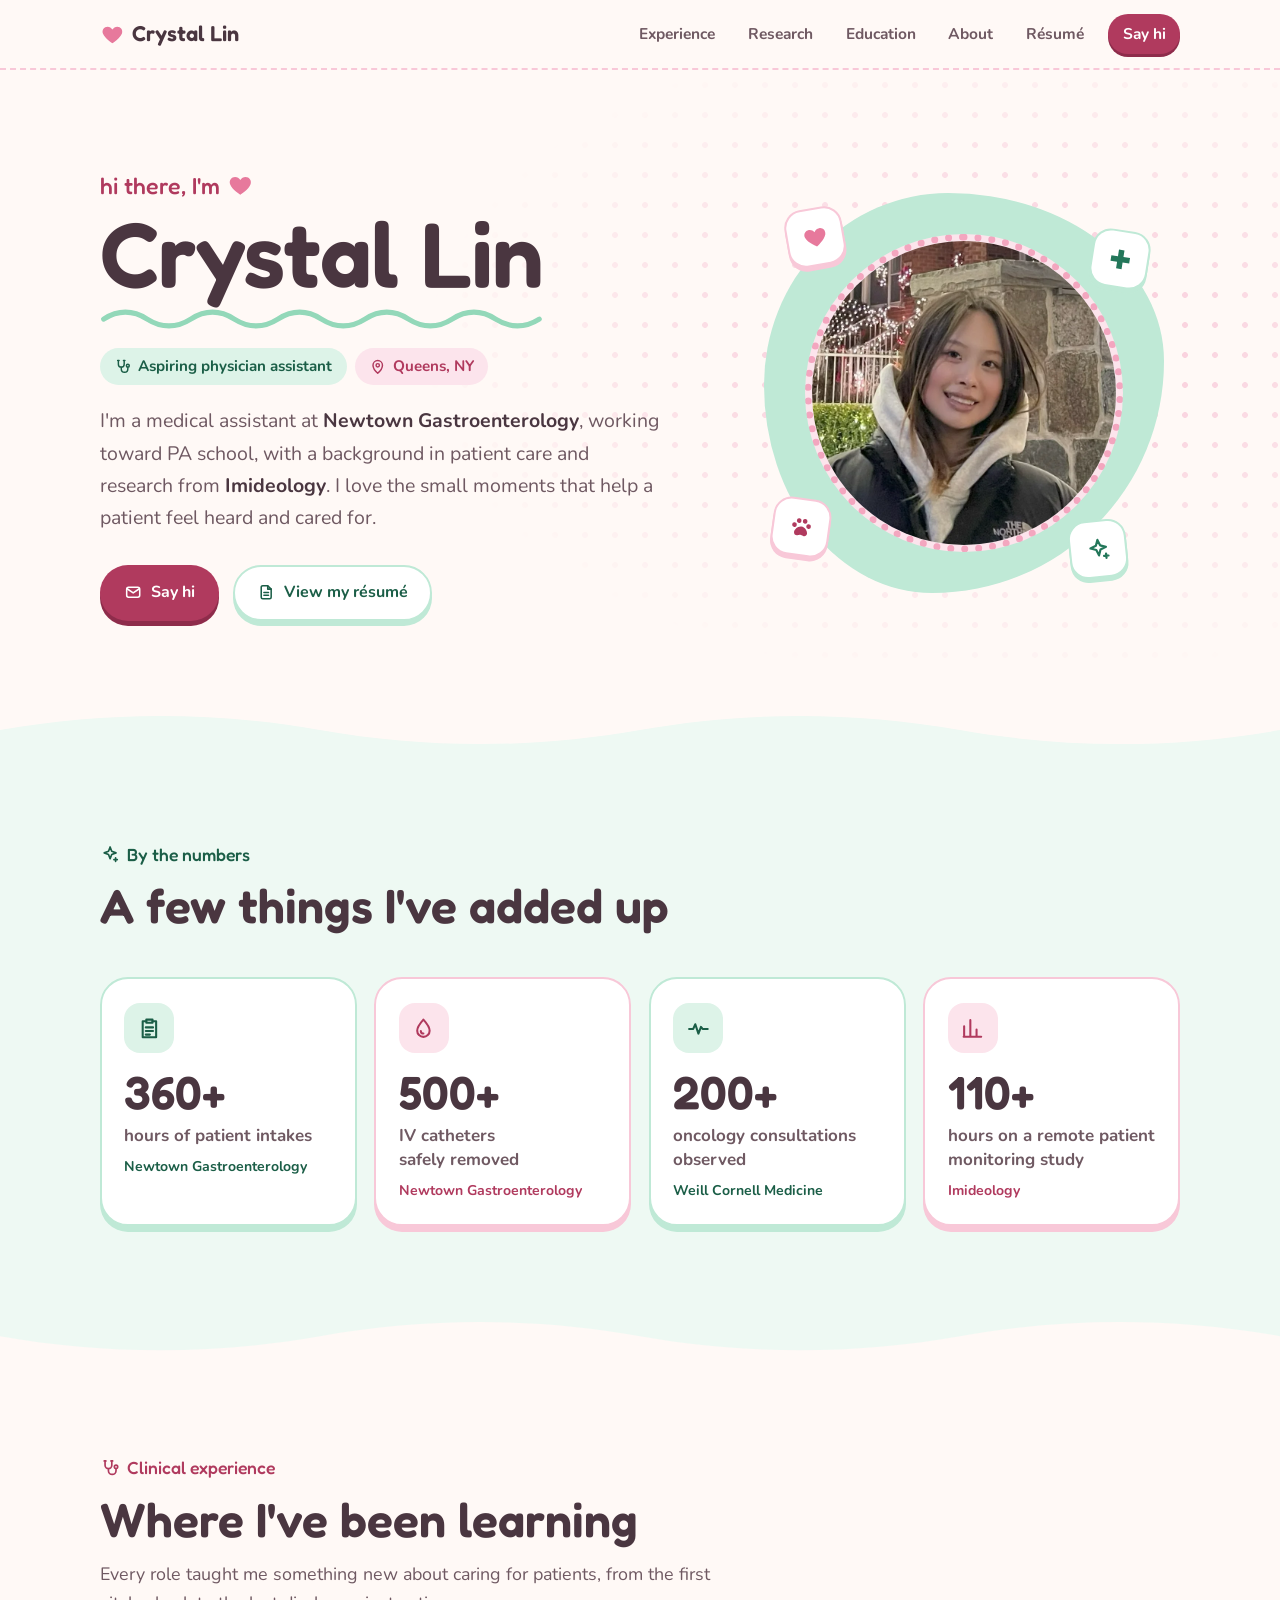
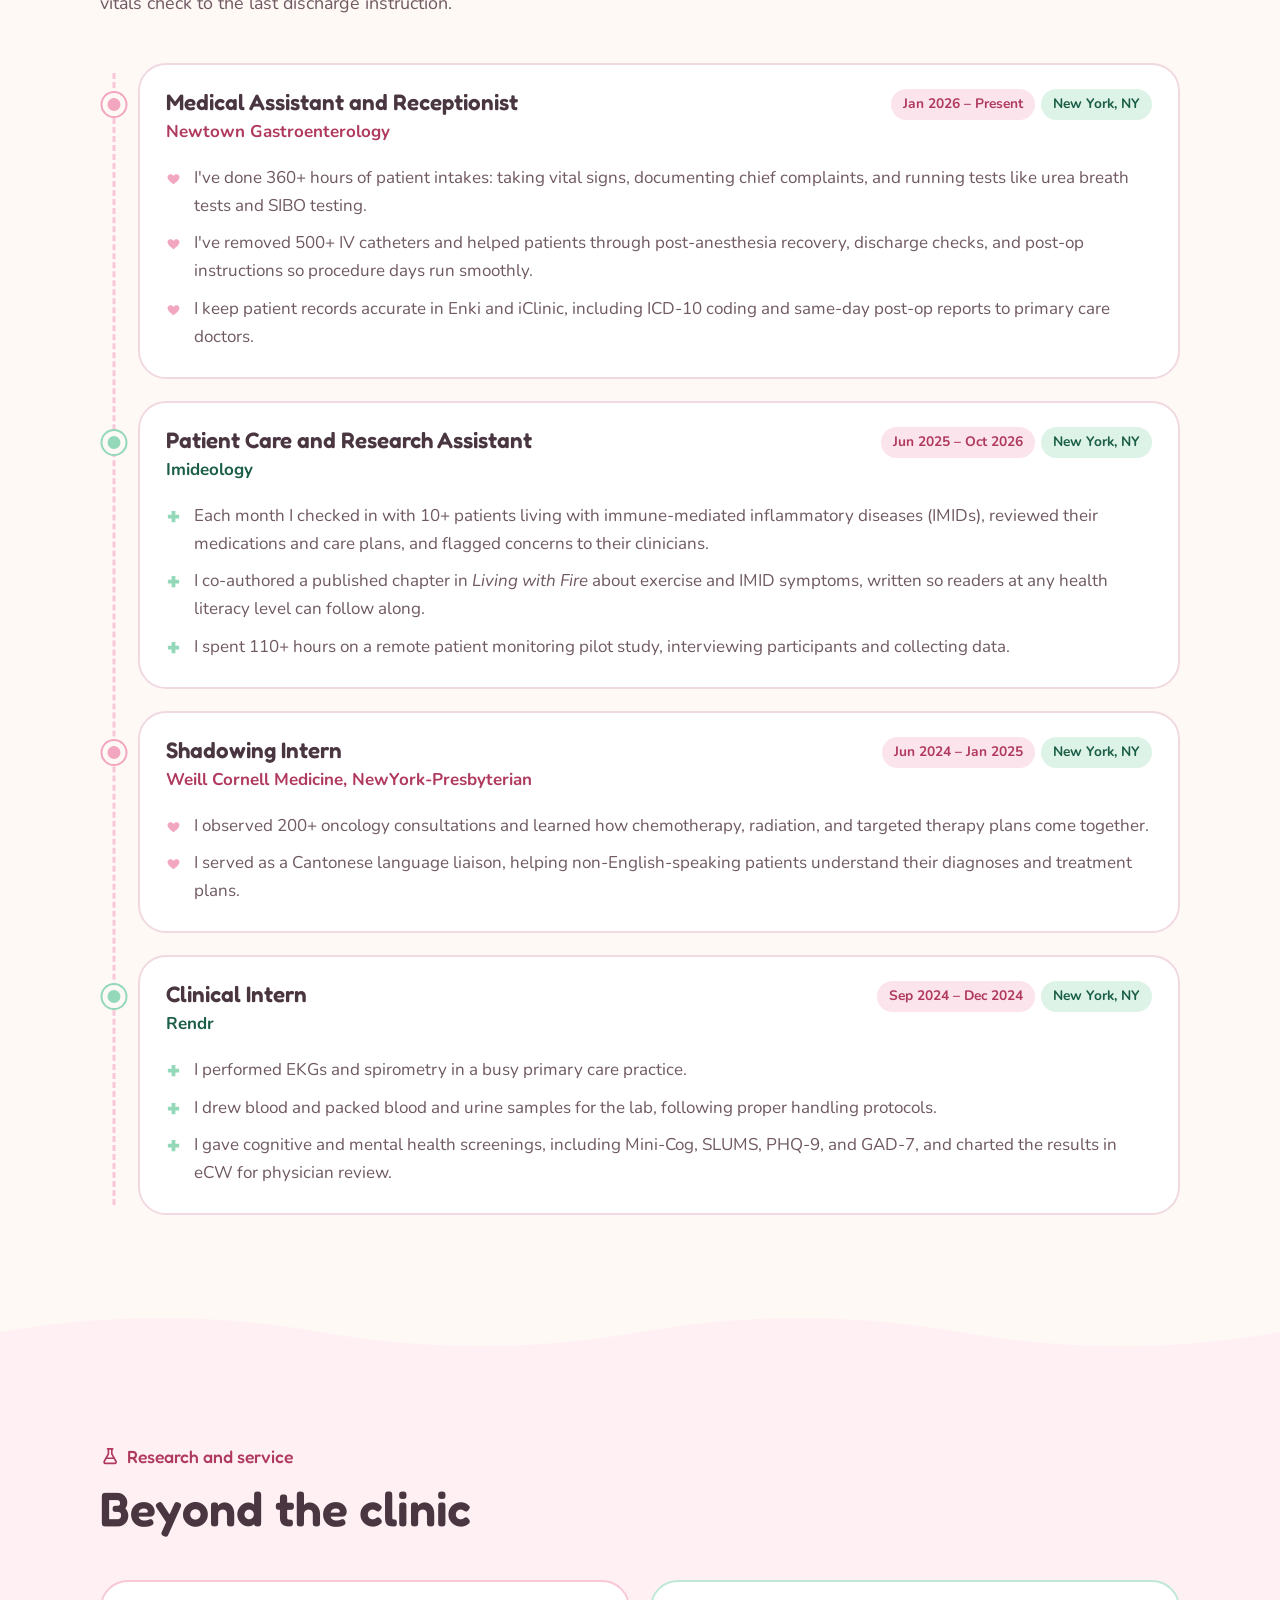
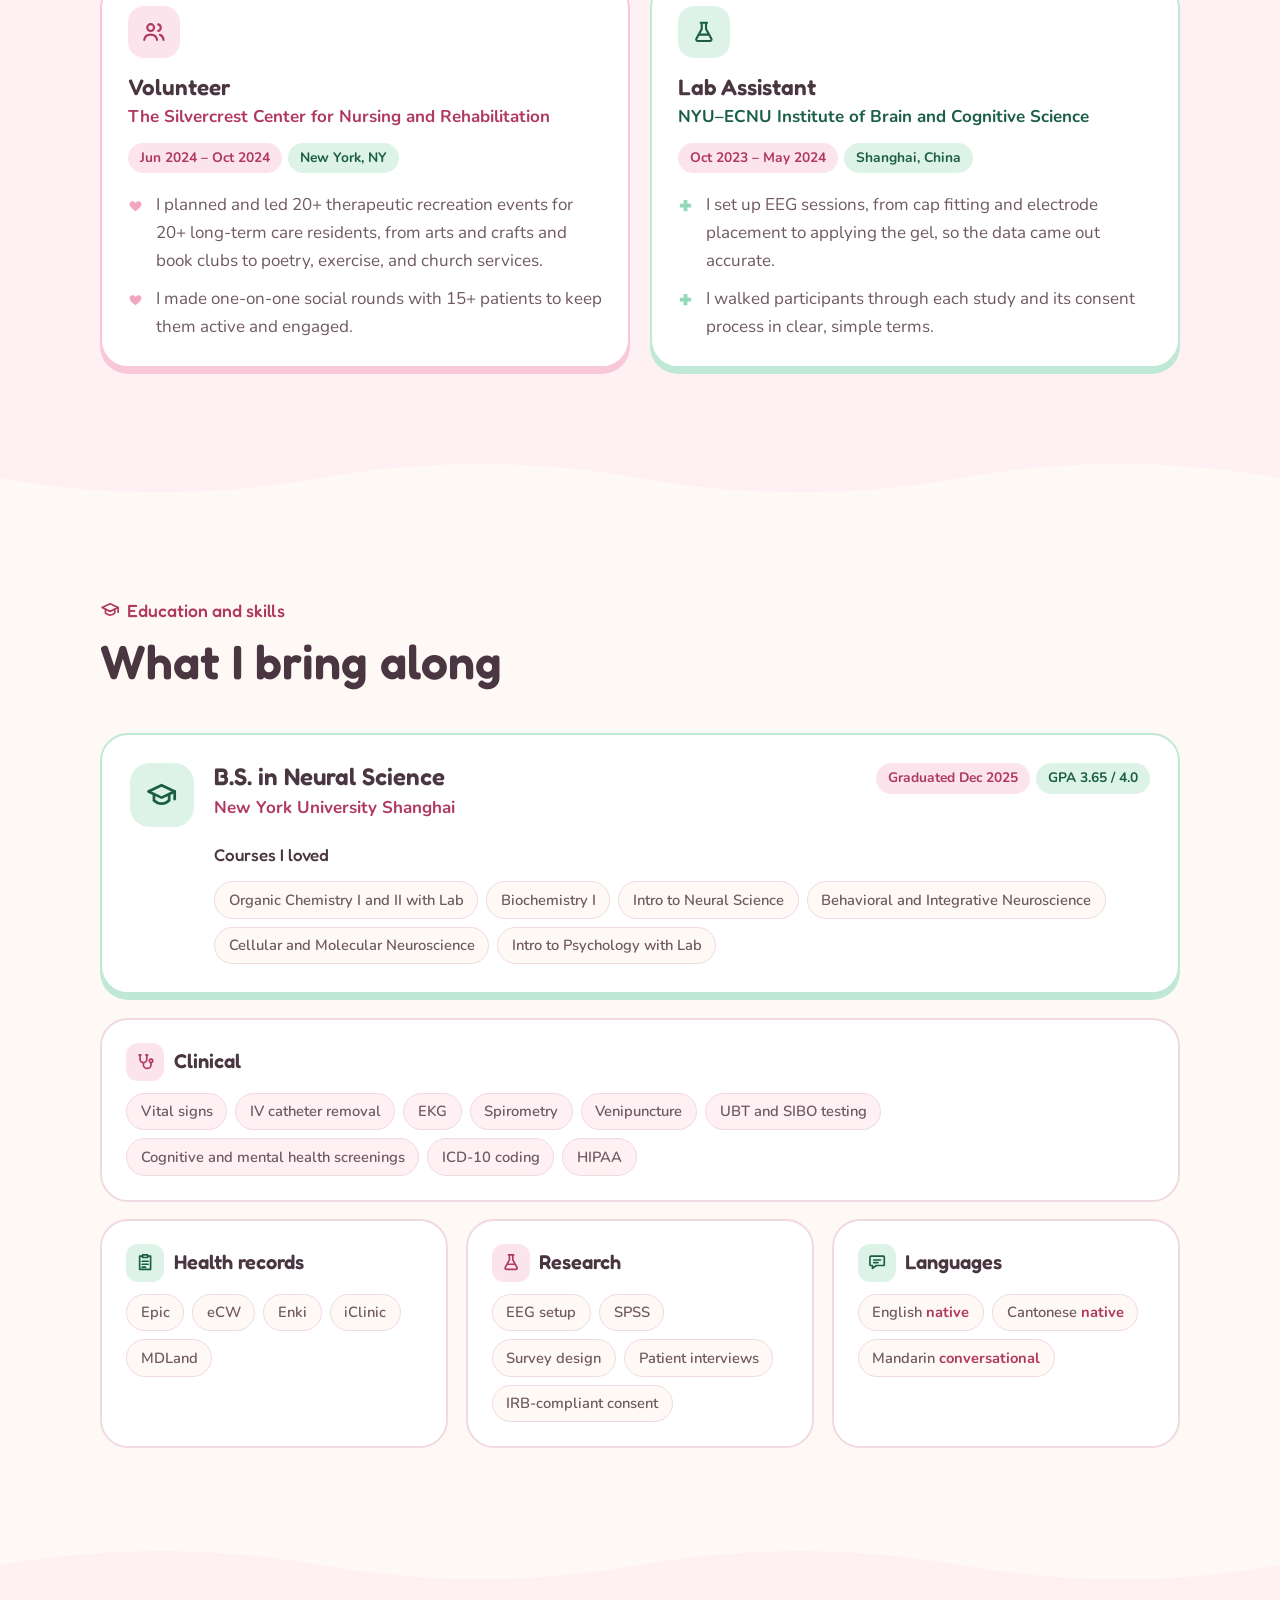
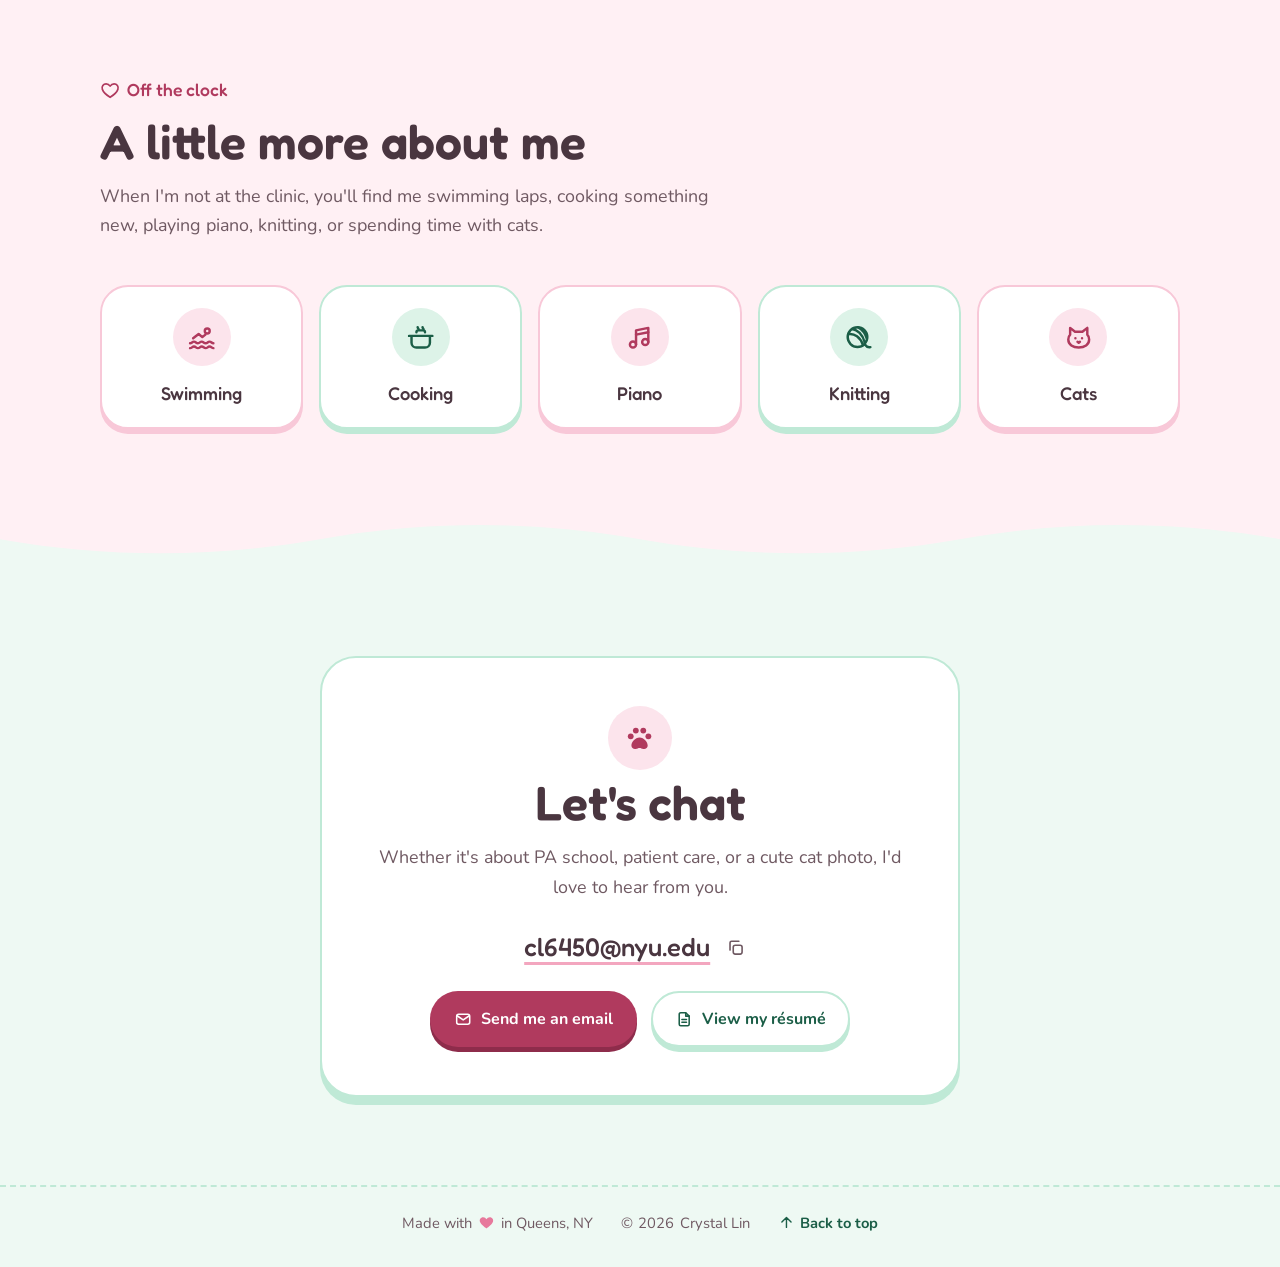
==== index.html @ b7a0c1c2 "Add files via upload" ====
<!DOCTYPE html>
<html lang="en">
<head>
    <meta charset="UTF-8">
    <meta name="viewport" content="width=device-width, initial-scale=1.0">
    <title>Crystal Lin — Aspiring Physician Assistant</title>
    <meta name="description" content="Crystal Lin is a medical assistant in New York on her way to becoming a physician assistant, with hands-on clinical, research, and volunteer experience.">
    <link rel="canonical" href="https://cl6450-dotcom.github.io/">
    <meta property="og:type" content="website">
    <meta property="og:site_name" content="Crystal Lin">
    <meta property="og:url" content="https://cl6450-dotcom.github.io/">
    <meta property="og:title" content="Crystal Lin — Aspiring Physician Assistant">
    <meta property="og:description" content="Medical assistant in New York on her way to PA school.">
    <meta property="og:image" content="https://cl6450-dotcom.github.io/assets/img/og-image.png">
    <meta property="og:image:width" content="1200">
    <meta property="og:image:height" content="630">
    <meta property="og:image:alt" content="Crystal Lin, aspiring physician assistant">
    <meta name="twitter:card" content="summary_large_image">
    <meta name="theme-color" content="#FFF9F6">
    <meta name="color-scheme" content="light">
    <script type="application/ld+json">
    {
        "@context": "https://schema.org",
        "@type": "Person",
        "name": "Crystal Lin",
        "url": "https://cl6450-dotcom.github.io/",
        "image": "https://cl6450-dotcom.github.io/assets/img/profile.jpg",
        "jobTitle": "Medical Assistant",
        "worksFor": { "@type": "Organization", "name": "Newtown Gastroenterology" },
        "alumniOf": { "@type": "CollegeOrUniversity", "name": "New York University Shanghai" },
        "email": "mailto:cl6450@nyu.edu",
        "knowsLanguage": ["English", "Cantonese", "Mandarin"]
    }
    </script>
    <link rel="icon" href="favicon.ico" sizes="32x32">
    <link rel="icon" href="assets/icons/favicon.svg" type="image/svg+xml">
    <link rel="apple-touch-icon" href="apple-touch-icon.png">
    <link rel="manifest" href="site.webmanifest">
    <link rel="preconnect" href="https://fonts.googleapis.com">
    <link rel="preconnect" href="https://fonts.gstatic.com" crossorigin>
    <link rel="preload" as="style" href="https://fonts.googleapis.com/css2?family=Fredoka:wght@500;600&family=Nunito:wght@400;600;700&display=swap" onload="this.onload=null;this.rel='stylesheet'">
    <noscript><link rel="stylesheet" href="https://fonts.googleapis.com/css2?family=Fredoka:wght@500;600&family=Nunito:wght@400;600;700&display=swap"></noscript>
    <!-- Gentle animations only when the visitor hasn't asked their device to reduce motion. -->
    <script>
        if (!matchMedia('(prefers-reduced-motion: reduce)').matches && 'IntersectionObserver' in window) {
            document.documentElement.classList.add('motion');
        }
    </script>
    <link rel="stylesheet" href="assets/css/styles.css">
    <script src="assets/js/main.js" defer></script>
</head>
<body>
    <!-- Icon set: drawn once here, reused below with <use>. -->
    <svg class="sprite" aria-hidden="true" focusable="false">
        <symbol id="i-heart" viewBox="0 0 24 24"><path d="M12 20.5s-7.5-4.6-9.2-9.4C1.6 7.6 4 4.5 7.3 4.5c2 0 3.6 1.1 4.7 2.8 1.1-1.7 2.7-2.8 4.7-2.8 3.3 0 5.7 3.1 4.5 6.6-1.7 4.8-9.2 9.4-9.2 9.4z"/></symbol>
        <symbol id="i-cross" viewBox="0 0 24 24"><path d="M9.5 3.5h5v6h6v5h-6v6h-5v-6h-6v-5h6z"/></symbol>
        <symbol id="i-paw" viewBox="0 0 24 24"><g fill="currentColor" stroke="none"><circle cx="5.6" cy="10.4" r="2.1"/><circle cx="9.3" cy="6.2" r="2.1"/><circle cx="14.7" cy="6.2" r="2.1"/><circle cx="18.4" cy="10.4" r="2.1"/><path d="M12 11.2c-3.2 0-5.9 3.4-5.9 5.8 0 1.9 1.6 2.8 3.2 2.5 1.1-.2 1.7-.7 2.7-.7s1.6.5 2.7.7c1.6.3 3.2-.6 3.2-2.5 0-2.4-2.7-5.8-5.9-5.8z"/></g></symbol>
        <symbol id="i-stethoscope" viewBox="0 0 24 24"><path d="M5 3.5h2M13 3.5h2M6 3.5v5a4 4 0 0 0 8 0v-5M10 12.5v2.5a4.5 4.5 0 0 0 9 0v-2"/><circle cx="19" cy="10.5" r="2"/></symbol>
        <symbol id="i-drop" viewBox="0 0 24 24"><path d="M12 3.5s-6 6.6-6 10.7a6 6 0 0 0 12 0c0-4.1-6-10.7-6-10.7z"/><path d="M9.5 14.5a2.5 2.5 0 0 0 2.5 2.5"/></symbol>
        <symbol id="i-heartbeat" viewBox="0 0 24 24"><path d="M3 12.5h4l2-4.5 3 9 2.5-6.5 1.5 2h5"/></symbol>
        <symbol id="i-chart" viewBox="0 0 24 24"><path d="M4 20V10M10 20V4M16 20v-7M20.5 20h-17"/></symbol>
        <symbol id="i-chat" viewBox="0 0 24 24"><path d="M4.5 5h15a1 1 0 0 1 1 1v9a1 1 0 0 1-1 1H11l-4.5 3.5V16h-2a1 1 0 0 1-1-1V6a1 1 0 0 1 1-1z"/><path d="M8 9.5h8M8 12.5h5"/></symbol>
        <symbol id="i-book" viewBox="0 0 24 24"><path d="M3.5 5.5c2.6-1.4 5.7-1.4 8.5.6 2.8-2 5.9-2 8.5-.6v13c-2.6-1.4-5.7-1.4-8.5.6-2.8-2-5.9-2-8.5-.6z"/><path d="M12 6.1v13"/></symbol>
        <symbol id="i-flask" viewBox="0 0 24 24"><path d="M9 3.5h6M10 3.5v5.8L5 18.4a1.5 1.5 0 0 0 1.3 2.1h11.4a1.5 1.5 0 0 0 1.3-2.1L14 9.3V3.5M7.4 14.5h9.2"/></symbol>
        <symbol id="i-cap" viewBox="0 0 24 24"><path d="M2.5 9 12 4.5 21.5 9 12 13.5z"/><path d="M6.5 11v4.6c1.7 1.5 3.6 2.3 5.5 2.3s3.8-.8 5.5-2.3V11M21.5 9v5.5"/></symbol>
        <symbol id="i-clipboard" viewBox="0 0 24 24"><path d="M9 3.5h6v3H9z"/><path d="M15 5h3.5v15.5h-13V5H9M8.5 11h7M8.5 14.5h7M8.5 18h4"/></symbol>
        <symbol id="i-users" viewBox="0 0 24 24"><circle cx="9" cy="8" r="3.2"/><path d="M3 19.5c.5-3.2 3-5 6-5s5.5 1.8 6 5M16 5a3.2 3.2 0 0 1 0 6.2M17.6 14.7c1.9.6 3.1 2.3 3.4 4.8"/></symbol>
        <symbol id="i-pin" viewBox="0 0 24 24"><path d="M12 21s-6.5-5.6-6.5-11a6.5 6.5 0 0 1 13 0c0 5.4-6.5 11-6.5 11z"/><circle cx="12" cy="10" r="2.3"/></symbol>
        <symbol id="i-sparkle" viewBox="0 0 24 24"><path d="M12 3.5l1.9 5.1 5.1 1.9-5.1 1.9-1.9 5.1-1.9-5.1L5 10.5l5.1-1.9z"/><path d="M18.5 16.5v4M16.5 18.5h4"/></symbol>
        <symbol id="i-mail" viewBox="0 0 24 24"><rect x="3.5" y="5.5" width="17" height="13" rx="2.5"/><path d="M4 7.5l8 5.5 8-5.5"/></symbol>
        <symbol id="i-copy" viewBox="0 0 24 24"><rect x="9" y="9" width="11" height="11" rx="2.5"/><path d="M5 15V6a2 2 0 0 1 2-2h9"/></symbol>
        <symbol id="i-check" viewBox="0 0 24 24"><path d="M5 12.5l4.5 4.5L19 7.5"/></symbol>
        <symbol id="i-arrow" viewBox="0 0 24 24"><path d="M5 12h14M13 6l6 6-6 6"/></symbol>
        <symbol id="i-menu" viewBox="0 0 24 24"><path d="M4 7h16M4 12h16M4 17h16"/></symbol>
        <symbol id="i-close" viewBox="0 0 24 24"><path d="M6 6l12 12M18 6 6 18"/></symbol>
        <symbol id="i-swim" viewBox="0 0 24 24"><circle cx="16.5" cy="6.5" r="2"/><path d="M5 12.5l4.5-3.5 3 2.5 2.5-2M2.5 16.5c1.6 0 1.6-1.3 3.2-1.3s1.6 1.3 3.2 1.3 1.6-1.3 3.1-1.3 1.6 1.3 3.2 1.3 1.6-1.3 3.2-1.3 1.6 1.3 3.1 1.3M2.5 20.5c1.6 0 1.6-1.3 3.2-1.3s1.6 1.3 3.2 1.3 1.6-1.3 3.1-1.3 1.6 1.3 3.2 1.3 1.6-1.3 3.2-1.3 1.6 1.3 3.1 1.3"/></symbol>
        <symbol id="i-pot" viewBox="0 0 24 24"><path d="M4.5 10.5h15v5.5a4 4 0 0 1-4 4h-7a4 4 0 0 1-4-4zM2.5 10.5h19M8.5 7.5c0-.9.7-1.5 1.5-1.5h4c.8 0 1.5.6 1.5 1.5"/><path d="M9.5 3.5c0 .8.8.8.8 1.6M13.5 3.5c0 .8.8.8.8 1.6"/></symbol>
        <symbol id="i-music" viewBox="0 0 24 24"><path d="M9 17.5V6l10-2v11.5"/><circle cx="6.5" cy="17.5" r="2.5"/><circle cx="16.5" cy="15.5" r="2.5"/><path d="M9 9.5l10-2"/></symbol>
        <symbol id="i-yarn" viewBox="0 0 24 24"><circle cx="11" cy="11.5" r="8"/><path d="M4.2 9c4.2-.4 9 2.4 11.3 9M6.8 4.9c4.1.6 8.4 4.4 10 10.6M11.6 3.6c2.7 1.5 5.6 4.6 6.8 8.5M17 17.5c1.3 1.8 3 2.6 4.5 2.2"/></symbol>
        <symbol id="i-cat" viewBox="0 0 24 24"><path d="M5 9.5V4l4 3.2h6L19 4v5.5c1 1 1.5 2.4 1.5 4 0 4.2-3.8 6.5-8.5 6.5S3.5 17.7 3.5 13.5c0-1.6.5-3 1.5-4z"/><path d="M9.3 12.5h.01M14.7 12.5h.01M11 15.3l1 .8 1-.8"/></symbol>
        <symbol id="i-file" viewBox="0 0 24 24"><path d="M14 3.5H7.5a2 2 0 0 0-2 2v13a2 2 0 0 0 2 2h9a2 2 0 0 0 2-2V8z"/><path d="M14 3.5V8h4.5M9 12.5h6M9 16h6"/></symbol>
        <symbol id="i-up" viewBox="0 0 24 24"><path d="M12 19V5M5.5 11.5 12 5l6.5 6.5"/></symbol>
    </svg>

    <a class="skip-link" href="#main">Skip to content</a>

    <header class="nav" id="nav">
        <div class="container nav-inner">
            <a class="brand" href="#top" aria-label="Crystal Lin, back to top">
                <svg class="icon filled" aria-hidden="true"><use href="#i-heart"/></svg>
                Crystal Lin
            </a>
            <button class="menu-btn" type="button" aria-expanded="false" aria-controls="nav-links" aria-label="Open menu">
                <svg class="icon i-open" aria-hidden="true"><use href="#i-menu"/></svg>
                <svg class="icon i-shut" aria-hidden="true"><use href="#i-close"/></svg>
            </button>
            <nav aria-label="Sections">
                <ul class="nav-links" id="nav-links">
                    <li><a href="#experience">Experience</a></li>
                    <li><a href="#research">Research</a></li>
                    <li><a href="#education">Education</a></li>
                    <li><a href="#about">About</a></li>
                    <li><a href="Crystal-Lin-Resume.pdf" target="_blank" rel="noopener">Résumé</a></li>
                    <li><a class="say-hi" href="#contact">Say hi</a></li>
                </ul>
            </nav>
        </div>
    </header>

    <main id="main">
        <!-- ============ Hello ============ -->
        <section class="hero" id="top" aria-labelledby="hero-title">
            <div class="container hero-grid">
                <div class="hero-copy">
                    <p class="hello reveal">hi there, I'm <svg class="icon filled wave-heart" aria-hidden="true"><use href="#i-heart"/></svg></p>
                    <div class="name reveal" style="--d:.08s">
                        <h1 id="hero-title">Crystal Lin</h1>
                        <svg class="squiggle" viewBox="0 0 366 24" preserveAspectRatio="none" aria-hidden="true"><path d="M3 12c12-10 24-10 36 0s24 10 36 0 24-10 36 0 24 10 36 0 24-10 36 0 24 10 36 0 24-10 36 0 24 10 36 0 24-10 36 0 24 10 36 0"/></svg>
                    </div>
                    <ul class="tags reveal" style="--d:.2s" aria-label="At a glance">
                        <li class="tag tag--mint"><svg class="icon" aria-hidden="true"><use href="#i-stethoscope"/></svg>Aspiring physician assistant</li>
                        <li class="tag tag--pink"><svg class="icon" aria-hidden="true"><use href="#i-pin"/></svg>Queens, NY</li>
                    </ul>
                    <p class="hero-lede reveal" style="--d:.28s">I'm a medical assistant at <strong>Newtown Gastroenterology</strong>, working toward PA school, with a background in patient care and research from <strong>Imideology</strong>. I love the small moments that help a patient feel heard and cared for.</p>
                    <div class="actions reveal" style="--d:.36s">
                        <a class="btn btn--rose" href="mailto:cl6450@nyu.edu"><svg class="icon" aria-hidden="true"><use href="#i-mail"/></svg>Say hi</a>
                        <a class="btn btn--ghost" href="Crystal-Lin-Resume.pdf" target="_blank" rel="noopener"><svg class="icon" aria-hidden="true"><use href="#i-file"/></svg>View my résumé</a>
                    </div>
                </div>

                <div class="portrait reveal" style="--d:.2s">
                    <span class="portrait-blob" aria-hidden="true"></span>
                    <span class="portrait-frame">
                        <picture>
                            <source srcset="assets/img/profile.webp" type="image/webp">
                            <img src="assets/img/profile.jpg" alt="Portrait of Crystal Lin" width="800" height="800" fetchpriority="high">
                        </picture>
                    </span>
                    <span class="sticker sticker--heart" aria-hidden="true"><svg class="icon filled"><use href="#i-heart"/></svg></span>
                    <span class="sticker sticker--cross" aria-hidden="true"><svg class="icon filled"><use href="#i-cross"/></svg></span>
                    <span class="sticker sticker--paw" aria-hidden="true"><svg class="icon"><use href="#i-paw"/></svg></span>
                    <span class="sticker sticker--sparkle" aria-hidden="true"><svg class="icon"><use href="#i-sparkle"/></svg></span>
                </div>
            </div>
        </section>

        <div class="wave" style="--from: var(--cream); --to: var(--mint-50)" aria-hidden="true"><svg viewBox="0 0 1440 60" preserveAspectRatio="none"><path d="M0 34c120-22 240-22 360 0s240 22 360 0 240-22 360 0 240 22 360 0v26H0z"/></svg></div>

        <!-- ============ By the numbers ============ -->
        <section class="section section--mint" id="numbers" aria-labelledby="numbers-title">
            <div class="container">
                <div class="section-head reveal">
                    <p class="eyebrow"><svg class="icon" aria-hidden="true"><use href="#i-sparkle"/></svg>By the numbers</p>
                    <h2 class="section-title" id="numbers-title">A few things I've added up</h2>
                </div>
                <ul class="stats">
                    <li class="stat reveal">
                        <span class="stat-icon" aria-hidden="true"><svg class="icon"><use href="#i-clipboard"/></svg></span>
                        <p class="stat-num"><span data-count="360">360</span>+</p>
                        <p class="stat-label">hours of patient intakes</p>
                        <p class="stat-where">Newtown Gastroenterology</p>
                    </li>
                    <li class="stat reveal" style="--d:.08s">
                        <span class="stat-icon" aria-hidden="true"><svg class="icon"><use href="#i-drop"/></svg></span>
                        <p class="stat-num"><span data-count="500">500</span>+</p>
                        <p class="stat-label">IV catheters safely removed</p>
                        <p class="stat-where">Newtown Gastroenterology</p>
                    </li>
                    <li class="stat reveal" style="--d:.16s">
                        <span class="stat-icon" aria-hidden="true"><svg class="icon"><use href="#i-heartbeat"/></svg></span>
                        <p class="stat-num"><span data-count="200">200</span>+</p>
                        <p class="stat-label">oncology consultations observed</p>
                        <p class="stat-where">Weill Cornell Medicine</p>
                    </li>
                    <li class="stat reveal" style="--d:.24s">
                        <span class="stat-icon" aria-hidden="true"><svg class="icon"><use href="#i-chart"/></svg></span>
                        <p class="stat-num"><span data-count="110">110</span>+</p>
                        <p class="stat-label">hours on a remote patient monitoring study</p>
                        <p class="stat-where">Imideology</p>
                    </li>
                </ul>
            </div>
        </section>

        <div class="wave" style="--from: var(--mint-50); --to: var(--cream)" aria-hidden="true"><svg viewBox="0 0 1440 60" preserveAspectRatio="none"><path d="M0 26c120 22 240 22 360 0s240-22 360 0 240 22 360 0 240-22 360 0v34H0z"/></svg></div>

        <!-- ============ Clinical experience ============ -->
        <section class="section" id="experience" aria-labelledby="experience-title">
            <div class="container">
                <div class="section-head reveal">
                    <p class="eyebrow"><svg class="icon" aria-hidden="true"><use href="#i-stethoscope"/></svg>Clinical experience</p>
                    <h2 class="section-title" id="experience-title">Where I've been learning</h2>
                    <p class="section-intro">Every role taught me something new about caring for patients, from the first vitals check to the last discharge instruction.</p>
                </div>

                <ol class="timeline">
                    <li class="job reveal">
                        <div class="job-head">
                            <div>
                                <h3>Medical Assistant and Receptionist</h3>
                                <p class="job-org">Newtown Gastroenterology</p>
                            </div>
                            <p class="job-meta"><span class="pill pill--pink">Jan 2026 – Present</span><span class="pill">New York, NY</span></p>
                        </div>
                        <ul class="points">
                            <li>I've done 360+ hours of patient intakes: taking vital signs, documenting chief complaints, and running tests like urea breath tests and SIBO testing.</li>
                            <li>I've removed 500+ IV catheters and helped patients through post-anesthesia recovery, discharge checks, and post-op instructions so procedure days run smoothly.</li>
                            <li>I keep patient records accurate in Enki and iClinic, including ICD-10 coding and same-day post-op reports to primary care doctors.</li>
                        </ul>
                    </li>

                    <li class="job reveal">
                        <div class="job-head">
                            <div>
                                <h3>Patient Care and Research Assistant</h3>
                                <p class="job-org">Imideology</p>
                            </div>
                            <p class="job-meta"><span class="pill pill--pink">Jun 2025 – Oct 2026</span><span class="pill">New York, NY</span></p>
                        </div>
                        <ul class="points">
                            <li>Each month I checked in with 10+ patients living with immune-mediated inflammatory diseases (IMIDs), reviewed their medications and care plans, and flagged concerns to their clinicians.</li>
                            <li>I co-authored a published chapter in <cite>Living with Fire</cite> about exercise and IMID symptoms, written so readers at any health literacy level can follow along.</li>
                            <li>I spent 110+ hours on a remote patient monitoring pilot study, interviewing participants and collecting data.</li>
                        </ul>
                    </li>

                    <li class="job reveal">
                        <div class="job-head">
                            <div>
                                <h3>Shadowing Intern</h3>
                                <p class="job-org">Weill Cornell Medicine, NewYork-Presbyterian</p>
                            </div>
                            <p class="job-meta"><span class="pill pill--pink">Jun 2024 – Jan 2025</span><span class="pill">New York, NY</span></p>
                        </div>
                        <ul class="points">
                            <li>I observed 200+ oncology consultations and learned how chemotherapy, radiation, and targeted therapy plans come together.</li>
                            <li>I served as a Cantonese language liaison, helping non-English-speaking patients understand their diagnoses and treatment plans.</li>
                        </ul>
                    </li>

                    <li class="job reveal">
                        <div class="job-head">
                            <div>
                                <h3>Clinical Intern</h3>
                                <p class="job-org">Rendr</p>
                            </div>
                            <p class="job-meta"><span class="pill pill--pink">Sep 2024 – Dec 2024</span><span class="pill">New York, NY</span></p>
                        </div>
                        <ul class="points">
                            <li>I performed EKGs and spirometry in a busy primary care practice.</li>
                            <li>I drew blood and packed blood and urine samples for the lab, following proper handling protocols.</li>
                            <li>I gave cognitive and mental health screenings, including Mini-Cog, SLUMS, PHQ-9, and GAD-7, and charted the results in eCW for physician review.</li>
                        </ul>
                    </li>
                </ol>
            </div>
        </section>

        <div class="wave" style="--from: var(--cream); --to: var(--pink-50)" aria-hidden="true"><svg viewBox="0 0 1440 60" preserveAspectRatio="none"><path d="M0 34c120-22 240-22 360 0s240 22 360 0 240-22 360 0 240 22 360 0v26H0z"/></svg></div>

        <!-- ============ Research and service ============ -->
        <section class="section section--pink" id="research" aria-labelledby="research-title">
            <div class="container">
                <div class="section-head reveal">
                    <p class="eyebrow"><svg class="icon" aria-hidden="true"><use href="#i-flask"/></svg>Research and service</p>
                    <h2 class="section-title" id="research-title">Beyond the clinic</h2>
                </div>

                <div class="cards-2">
                    <article class="job job--card reveal">
                        <span class="card-icon" aria-hidden="true"><svg class="icon"><use href="#i-users"/></svg></span>
                        <h3>Volunteer</h3>
                        <p class="job-org">The Silvercrest Center for Nursing and Rehabilitation</p>
                        <p class="job-meta"><span class="pill pill--pink">Jun 2024 – Oct 2024</span><span class="pill">New York, NY</span></p>
                        <ul class="points">
                            <li>I planned and led 20+ therapeutic recreation events for 20+ long-term care residents, from arts and crafts and book clubs to poetry, exercise, and church services.</li>
                            <li>I made one-on-one social rounds with 15+ patients to keep them active and engaged.</li>
                        </ul>
                    </article>

                    <article class="job job--card reveal" style="--d:.1s">
                        <span class="card-icon" aria-hidden="true"><svg class="icon"><use href="#i-flask"/></svg></span>
                        <h3>Lab Assistant</h3>
                        <p class="job-org">NYU–ECNU Institute of Brain and Cognitive Science</p>
                        <p class="job-meta"><span class="pill pill--pink">Oct 2023 – May 2024</span><span class="pill">Shanghai, China</span></p>
                        <ul class="points">
                            <li>I set up EEG sessions, from cap fitting and electrode placement to applying the gel, so the data came out accurate.</li>
                            <li>I walked participants through each study and its consent process in clear, simple terms.</li>
                        </ul>
                    </article>
                </div>
            </div>
        </section>

        <div class="wave" style="--from: var(--pink-50); --to: var(--cream)" aria-hidden="true"><svg viewBox="0 0 1440 60" preserveAspectRatio="none"><path d="M0 26c120 22 240 22 360 0s240-22 360 0 240 22 360 0 240-22 360 0v34H0z"/></svg></div>

        <!-- ============ Education and skills ============ -->
        <section class="section" id="education" aria-labelledby="education-title">
            <div class="container">
                <div class="section-head reveal">
                    <p class="eyebrow"><svg class="icon" aria-hidden="true"><use href="#i-cap"/></svg>Education and skills</p>
                    <h2 class="section-title" id="education-title">What I bring along</h2>
                </div>

                <article class="edu reveal">
                    <span class="edu-icon" aria-hidden="true"><svg class="icon"><use href="#i-cap"/></svg></span>
                    <div>
                        <div class="edu-head">
                            <div>
                                <h3>B.S. in Neural Science</h3>
                                <p class="job-org">New York University Shanghai</p>
                            </div>
                            <p class="job-meta"><span class="pill pill--pink">Graduated Dec 2025</span><span class="pill">GPA 3.65 / 4.0</span></p>
                        </div>
                        <p class="edu-label">Courses I loved</p>
                        <ul class="chips">
                            <li>Organic Chemistry I and II with Lab</li>
                            <li>Biochemistry I</li>
                            <li>Intro to Neural Science</li>
                            <li>Behavioral and Integrative Neuroscience</li>
                            <li>Cellular and Molecular Neuroscience</li>
                            <li>Intro to Psychology with Lab</li>
                        </ul>
                    </div>
                </article>

                <div class="skills">
                    <article class="skill-card skill-card--wide reveal">
                        <h3><span class="mini-icon" aria-hidden="true"><svg class="icon"><use href="#i-stethoscope"/></svg></span>Clinical</h3>
                        <ul class="chips">
                            <li>Vital signs</li><li>IV catheter removal</li><li>EKG</li><li>Spirometry</li><li>Venipuncture</li><li>UBT and SIBO testing</li><li>Cognitive and mental health screenings</li><li>ICD-10 coding</li><li>HIPAA</li>
                        </ul>
                    </article>
                    <article class="skill-card reveal">
                        <h3><span class="mini-icon" aria-hidden="true"><svg class="icon"><use href="#i-clipboard"/></svg></span>Health records</h3>
                        <ul class="chips">
                            <li>Epic</li><li>eCW</li><li>Enki</li><li>iClinic</li><li>MDLand</li>
                        </ul>
                    </article>
                    <article class="skill-card reveal" style="--d:.08s">
                        <h3><span class="mini-icon" aria-hidden="true"><svg class="icon"><use href="#i-flask"/></svg></span>Research</h3>
                        <ul class="chips">
                            <li>EEG setup</li><li>SPSS</li><li>Survey design</li><li>Patient interviews</li><li>IRB-compliant consent</li>
                        </ul>
                    </article>
                    <article class="skill-card reveal" style="--d:.16s">
                        <h3><span class="mini-icon" aria-hidden="true"><svg class="icon"><use href="#i-chat"/></svg></span>Languages</h3>
                        <ul class="chips">
                            <li>English <span class="chip-note">native</span></li><li>Cantonese <span class="chip-note">native</span></li><li>Mandarin <span class="chip-note">conversational</span></li>
                        </ul>
                    </article>
                </div>
            </div>
        </section>

        <div class="wave" style="--from: var(--cream); --to: var(--pink-50)" aria-hidden="true"><svg viewBox="0 0 1440 60" preserveAspectRatio="none"><path d="M0 34c120-22 240-22 360 0s240 22 360 0 240-22 360 0 240 22 360 0v26H0z"/></svg></div>

        <!-- ============ About ============ -->
        <section class="section section--pink" id="about" aria-labelledby="about-title">
            <div class="container about">
                <div class="section-head reveal">
                    <p class="eyebrow"><svg class="icon" aria-hidden="true"><use href="#i-heart"/></svg>Off the clock</p>
                    <h2 class="section-title" id="about-title">A little more about me</h2>
                    <p class="section-intro">When I'm not at the clinic, you'll find me swimming laps, cooking something new, playing piano, knitting, or spending time with cats.</p>
                </div>
                <ul class="interests">
                    <li class="interest reveal"><span class="interest-icon" aria-hidden="true"><svg class="icon"><use href="#i-swim"/></svg></span>Swimming</li>
                    <li class="interest reveal" style="--d:.06s"><span class="interest-icon" aria-hidden="true"><svg class="icon"><use href="#i-pot"/></svg></span>Cooking</li>
                    <li class="interest reveal" style="--d:.12s"><span class="interest-icon" aria-hidden="true"><svg class="icon"><use href="#i-music"/></svg></span>Piano</li>
                    <li class="interest reveal" style="--d:.18s"><span class="interest-icon" aria-hidden="true"><svg class="icon"><use href="#i-yarn"/></svg></span>Knitting</li>
                    <li class="interest reveal" style="--d:.24s"><span class="interest-icon" aria-hidden="true"><svg class="icon"><use href="#i-cat"/></svg></span>Cats</li>
                </ul>
            </div>
        </section>

        <div class="wave" style="--from: var(--pink-50); --to: var(--mint-50)" aria-hidden="true"><svg viewBox="0 0 1440 60" preserveAspectRatio="none"><path d="M0 26c120 22 240 22 360 0s240-22 360 0 240 22 360 0 240-22 360 0v34H0z"/></svg></div>

        <!-- ============ Contact ============ -->
        <section class="section section--mint contact" id="contact" aria-labelledby="contact-title">
            <div class="container">
                <div class="contact-card reveal">
                    <span class="contact-icon" aria-hidden="true"><svg class="icon"><use href="#i-paw"/></svg></span>
                    <h2 class="section-title" id="contact-title">Let's chat</h2>
                    <p class="section-intro">Whether it's about PA school, patient care, or a cute cat photo, I'd love to hear from you.</p>
                    <p class="email-row">
                        <a class="email-link" href="mailto:cl6450@nyu.edu">cl6450@nyu.edu</a>
                        <button class="copy-btn" type="button" data-copy="cl6450@nyu.edu" aria-label="Copy email address" title="Copy email address">
                            <svg class="icon i-copy" aria-hidden="true"><use href="#i-copy"/></svg>
                            <svg class="icon i-check" aria-hidden="true"><use href="#i-check"/></svg>
                            <span class="copy-label">Copy</span>
                        </button>
                        <span class="visually-hidden copy-status" aria-live="polite"></span>
                    </p>
                    <div class="contact-actions">
                        <a class="btn btn--rose" href="mailto:cl6450@nyu.edu"><svg class="icon" aria-hidden="true"><use href="#i-mail"/></svg>Send me an email</a>
                        <a class="btn btn--ghost" href="Crystal-Lin-Resume.pdf" target="_blank" rel="noopener"><svg class="icon" aria-hidden="true"><use href="#i-file"/></svg>View my résumé</a>
                    </div>
                </div>
            </div>
        </section>
    </main>

    <footer class="footer">
        <div class="container footer-inner">
            <p>Made with <svg class="icon filled" aria-hidden="true"><use href="#i-heart"/></svg><span class="visually-hidden">love</span> in Queens, NY</p>
            <p>© <span id="year">2026</span> Crystal Lin</p>
            <a class="to-top" href="#top"><svg class="icon" aria-hidden="true"><use href="#i-up"/></svg>Back to top</a>
        </div>
    </footer>
</body>
</html>
---- assets/css/styles.css ----
/* ================= Colors and type ================= */
/* Strawberry-milk pinks and mint-scrub greens. Text colors all pass WCAG AA on every background used here. */
:root {
    --cream: #FFF9F6;
    --white: #FFFFFF;

    --pink-50: #FFF0F4;
    --pink-100: #FCE4EC;
    --pink-200: #F8C8D8;
    --pink-300: #F3A6BF;
    --pink-400: #E7799C;
    --rose: #B03A5E;
    --rose-dark: #8E2C4B;

    --mint-50: #EEF9F3;
    --mint-100: #DDF3E8;
    --mint-200: #BFE9D6;
    --mint-300: #93D8B9;
    --mint-600: #23775A;
    --mint-700: #1B5E47;

    --ink: #4A3640;
    --ink-2: #6F5962;
    --line: #F1D9E1;

    --font-display: "Fredoka", "Trebuchet MS", "Segoe UI", sans-serif;
    --font-body: "Nunito", "Segoe UI", "Helvetica Neue", sans-serif;

    --radius: 18px;
    --radius-lg: 28px;
    --ease: cubic-bezier(0.22, 1, 0.36, 1);
    --nav-h: 68px;
}

/* ================= Base ================= */
*,
*::before,
*::after { box-sizing: border-box; }

html {
    scroll-behavior: smooth;
    scroll-padding-top: calc(var(--nav-h) + 12px);
    -webkit-text-size-adjust: 100%;
}

body {
    margin: 0;
    background: var(--cream);
    color: var(--ink);
    font-family: var(--font-body);
    font-size: 1.0625rem;
    line-height: 1.65;
}

h1, h2, h3 {
    margin: 0;
    font-family: var(--font-display);
    font-weight: 600;
    line-height: 1.15;
    color: var(--ink);
    text-wrap: balance;
}

p { margin: 0; text-wrap: pretty; }
ul, ol { margin: 0; padding: 0; list-style: none; }
img { display: block; max-width: 100%; height: auto; }
a { color: var(--rose); }
cite { font-style: italic; }

.sprite { position: absolute; width: 0; height: 0; overflow: hidden; }

.icon {
    width: 1.15em;
    height: 1.15em;
    flex: none;
    fill: none;
    stroke: currentColor;
    stroke-width: 2;
    stroke-linecap: round;
    stroke-linejoin: round;
}

.icon.filled { fill: currentColor; stroke: none; }

.container { width: min(1080px, 100% - 32px); margin-inline: auto; }

.visually-hidden {
    position: absolute;
    width: 1px;
    height: 1px;
    overflow: hidden;
    clip: rect(0 0 0 0);
    white-space: nowrap;
}

.skip-link {
    position: absolute;
    left: 16px;
    top: -60px;
    z-index: 200;
    padding: 0.6rem 1rem;
    border-radius: 999px;
    background: var(--rose);
    color: var(--white);
    font-weight: 700;
    text-decoration: none;
    transition: top 0.2s;
}

.skip-link:focus { top: 12px; }

:focus-visible {
    outline: 3px solid var(--mint-600);
    outline-offset: 3px;
    border-radius: 10px;
}

/* ================= Nav ================= */
.nav {
    position: sticky;
    top: 0;
    z-index: 100;
    background: rgba(255, 249, 246, 0.96);
    border-bottom: 2px dashed var(--pink-200);
}

.nav-inner {
    display: flex;
    align-items: center;
    justify-content: space-between;
    gap: 1rem;
    height: var(--nav-h);
}

.brand {
    display: inline-flex;
    align-items: center;
    gap: 0.45rem;
    font-family: var(--font-display);
    font-size: 1.35rem;
    font-weight: 600;
    color: var(--ink);
    text-decoration: none;
}

.brand .icon { color: var(--pink-400); }

.nav-links {
    display: flex;
    align-items: center;
    gap: 0.25rem;
}

.nav-links a {
    display: block;
    padding: 0.45rem 0.9rem;
    border-radius: 999px;
    color: var(--ink-2);
    font-weight: 700;
    font-size: 0.97rem;
    text-decoration: none;
    transition: background 0.2s, color 0.2s;
}

.nav-links a:hover { background: var(--mint-100); color: var(--mint-700); }

.nav-links .say-hi {
    margin-left: 0.35rem;
    background: var(--rose);
    color: var(--white);
    box-shadow: 0 3px 0 var(--rose-dark);
}

.nav-links .say-hi:hover { background: var(--rose-dark); color: var(--white); }

.menu-btn {
    display: none;
    place-items: center;
    width: 44px;
    height: 44px;
    border: 2px solid var(--pink-200);
    border-radius: 14px;
    background: var(--white);
    color: var(--rose);
    font-size: 1.1rem;
    cursor: pointer;
}

.menu-btn .i-shut,
.nav.open .menu-btn .i-open { display: none; }
.nav.open .menu-btn .i-shut { display: block; }

/* ================= Hello ================= */
.hero {
    position: relative;
    overflow: hidden;
    padding: clamp(3rem, 8vw, 6rem) 0 clamp(3rem, 7vw, 5rem);
}

/* Polka dots that fade out toward the edges */
.hero::before {
    content: "";
    position: absolute;
    inset: 0;
    background-image: radial-gradient(var(--pink-200) 2.6px, transparent 3.2px);
    background-size: 30px 30px;
    -webkit-mask-image: radial-gradient(ellipse 60% 70% at 78% 45%, #000 10%, transparent 75%);
    mask-image: radial-gradient(ellipse 60% 70% at 78% 45%, #000 10%, transparent 75%);
    pointer-events: none;
}

.hero-grid {
    position: relative;
    display: grid;
    grid-template-columns: minmax(0, 1.15fr) minmax(0, 0.85fr);
    gap: clamp(2rem, 5vw, 4rem);
    align-items: center;
}

.hello {
    display: inline-flex;
    align-items: center;
    gap: 0.45rem;
    font-family: var(--font-display);
    font-size: clamp(1.2rem, 2vw, 1.45rem);
    font-weight: 500;
    color: var(--rose);
}

.hello .icon { color: var(--pink-400); }

/* The name and its squiggle share one width, so the squiggle always runs the full length of the name.
   Both are sized in em, so the waves keep the same shape at every screen size. */
.name {
    width: fit-content;
    max-width: 100%;
    margin-top: 0.15rem;
    font-size: clamp(3.2rem, 8.5vw, 5.75rem);
}

.hero h1 {
    font-size: 1em;
    letter-spacing: -0.01em;
    line-height: 1;
}

.squiggle {
    display: block;
    width: 100%;
    height: 0.24em;
    margin-top: 0.1em;
    overflow: visible;
    fill: none;
    stroke: var(--mint-300);
    stroke-width: 0.055em;
    stroke-linecap: round;
}

.squiggle path { vector-effect: non-scaling-stroke; }

.tags {
    display: flex;
    flex-wrap: wrap;
    gap: 0.5rem;
    margin-top: 1.1rem;
}

.tag {
    display: inline-flex;
    align-items: center;
    gap: 0.4rem;
    padding: 0.4rem 0.9rem;
    border-radius: 999px;
    font-size: 0.95rem;
    font-weight: 700;
}

.tag--mint { background: var(--mint-100); color: var(--mint-700); }
.tag--pink { background: var(--pink-100); color: var(--rose); }

.hero-lede {
    max-width: 35rem;
    margin-top: 1.25rem;
    font-size: clamp(1.1rem, 1.6vw, 1.22rem);
    color: var(--ink-2);
}

.hero-lede strong { color: var(--ink); font-weight: 700; }

.actions {
    display: flex;
    flex-wrap: wrap;
    gap: 0.85rem;
    margin-top: 1.9rem;
}

/* ================= Buttons ================= */
.btn {
    display: inline-flex;
    align-items: center;
    gap: 0.5rem;
    padding: 0.8rem 1.4rem;
    border: 2px solid transparent;
    border-radius: 999px;
    font-family: var(--font-body);
    font-size: 1rem;
    font-weight: 700;
    text-decoration: none;
    transition: transform 0.2s var(--ease), box-shadow 0.2s var(--ease), background 0.2s;
}

.btn--rose { background: var(--rose); color: var(--white); box-shadow: 0 5px 0 var(--rose-dark); }
.btn--rose:hover { background: #A2355A; transform: translateY(-2px); box-shadow: 0 7px 0 var(--rose-dark); }
.btn--rose:active { transform: translateY(3px); box-shadow: 0 2px 0 var(--rose-dark); }

.btn--ghost { background: var(--white); color: var(--mint-700); border-color: var(--mint-200); box-shadow: 0 5px 0 var(--mint-200); }
.btn--ghost:hover { transform: translateY(-2px); box-shadow: 0 7px 0 var(--mint-200); }
.btn--ghost:active { transform: translateY(3px); box-shadow: 0 2px 0 var(--mint-200); }

/* ================= Portrait ================= */
.portrait {
    position: relative;
    justify-self: center;
    width: min(100%, 370px);
    aspect-ratio: 1;
}

.portrait-blob {
    position: absolute;
    inset: -4%;
    background: var(--mint-200);
    border-radius: 46% 54% 58% 42% / 48% 42% 58% 52%;
}

.portrait-frame {
    position: absolute;
    inset: 7%;
    display: grid;
    place-items: center;
    overflow: hidden;
    border: 7px dotted var(--pink-300);
    border-radius: 50%;
    background: var(--pink-100);
}

.portrait-frame picture { display: contents; }
.portrait-frame img { width: 100%; height: 100%; object-fit: cover; }

.sticker {
    position: absolute;
    display: grid;
    place-items: center;
    width: 58px;
    height: 58px;
    border: 2px solid var(--pink-200);
    border-radius: 18px;
    background: var(--white);
    box-shadow: 0 4px 0 var(--pink-200);
    color: var(--pink-400);
    font-size: 1.45rem;
}

.sticker--heart { top: 0; left: 2%; rotate: -10deg; }
.sticker--cross { top: 6%; right: 0; rotate: 9deg; color: var(--mint-600); border-color: var(--mint-200); box-shadow: 0 4px 0 var(--mint-200); }
.sticker--paw { bottom: 6%; left: -2%; rotate: 8deg; color: var(--rose); }
.sticker--sparkle { bottom: 0; right: 6%; rotate: -6deg; color: var(--mint-600); border-color: var(--mint-200); box-shadow: 0 4px 0 var(--mint-200); }

/* ================= Wavy dividers ================= */
.wave {
    display: block;
    height: clamp(26px, 4vw, 52px);
    background: var(--from);
}

.wave svg { display: block; width: 100%; height: 100%; }
.wave path { fill: var(--to); }

/* ================= Sections ================= */
.section { padding: clamp(3.25rem, 7vw, 5.5rem) 0; }
.section--mint { background: var(--mint-50); }
.section--pink { background: var(--pink-50); }

.section-head { margin-bottom: clamp(1.75rem, 4vw, 2.75rem); }

.eyebrow {
    display: inline-flex;
    align-items: center;
    gap: 0.45rem;
    font-family: var(--font-display);
    font-size: 1.1rem;
    font-weight: 500;
    color: var(--rose);
}

.section--mint .eyebrow { color: var(--mint-700); }

.section-title {
    margin-top: 0.3rem;
    font-size: clamp(2rem, 4.6vw, 3rem);
}

.section-intro {
    max-width: 40rem;
    margin-top: 0.8rem;
    font-size: 1.12rem;
    color: var(--ink-2);
}

/* ================= By the numbers ================= */
.stats {
    display: grid;
    grid-template-columns: repeat(4, minmax(0, 1fr));
    gap: 1.1rem;
}

.stat {
    padding: 1.5rem 1.4rem 1.4rem;
    border: 2px solid var(--mint-200);
    border-radius: var(--radius-lg);
    background: var(--white);
    box-shadow: 0 6px 0 var(--mint-200);
}

.stat:nth-child(even) { border-color: var(--pink-200); box-shadow: 0 6px 0 var(--pink-200); }

.stat-icon {
    display: grid;
    place-items: center;
    width: 50px;
    height: 50px;
    border-radius: 16px;
    background: var(--mint-100);
    color: var(--mint-700);
    font-size: 1.35rem;
}

.stat:nth-child(even) .stat-icon { background: var(--pink-100); color: var(--rose); }

.stat-num {
    margin-top: 1rem;
    font-family: var(--font-display);
    font-size: clamp(2.3rem, 4vw, 2.9rem);
    font-weight: 600;
    line-height: 1;
    font-variant-numeric: tabular-nums;
}

.stat-label {
    margin-top: 0.5rem;
    font-weight: 700;
    line-height: 1.4;
    color: var(--ink-2);
}

.stat-where {
    margin-top: 0.45rem;
    font-size: 0.88rem;
    font-weight: 700;
    color: var(--mint-700);
}

.stat:nth-child(even) .stat-where { color: var(--rose); }

/* ================= Experience ================= */
/* --rail is where the dashed line runs; the dots are centered on it too */
.timeline {
    --pad: 2.4rem;
    --rail: 14px;
    position: relative;
    display: grid;
    gap: 1.4rem;
    padding-left: var(--pad);
}

/* A dashed path running down the side, like a trail of stitches */
.timeline::before {
    content: "";
    position: absolute;
    top: 10px;
    bottom: 10px;
    left: var(--rail);
    border-left: 3px dashed var(--pink-200);
    transform: translateX(-50%);
}

.job {
    position: relative;
    padding: 1.5rem 1.6rem 1.6rem;
    border: 2px solid var(--line);
    border-radius: var(--radius-lg);
    background: var(--white);
}

.timeline .job::before {
    content: "";
    position: absolute;
    top: 1.75rem;
    left: calc(var(--rail) - var(--pad) - 2px); /* 2px for the card's own border */
    width: 23px;
    height: 23px;
    transform: translateX(-50%);
    border: 5px solid var(--cream);
    border-radius: 50%;
    background: var(--pink-300);
    box-shadow: 0 0 0 2px var(--pink-300);
}

.timeline .job:nth-child(even)::before { background: var(--mint-300); box-shadow: 0 0 0 2px var(--mint-300); }

.job-head {
    display: flex;
    flex-wrap: wrap;
    align-items: flex-start;
    justify-content: space-between;
    gap: 0.6rem 1.25rem;
}

.job h3 { font-size: 1.4rem; }

.job-org {
    margin-top: 0.2rem;
    font-weight: 700;
    color: var(--rose);
}

.timeline .job:nth-child(even) .job-org { color: var(--mint-700); }

.job-meta {
    display: flex;
    flex-wrap: wrap;
    gap: 0.4rem;
}

.pill {
    padding: 0.25rem 0.75rem;
    border-radius: 999px;
    background: var(--mint-100);
    color: var(--mint-700);
    font-size: 0.86rem;
    font-weight: 700;
    white-space: nowrap;
}

.pill--pink { background: var(--pink-100); color: var(--rose); }

.points {
    display: grid;
    gap: 0.6rem;
    margin-top: 1.1rem;
}

.points li {
    position: relative;
    padding-left: 1.75rem;
    color: var(--ink-2);
}

/* Little hearts (and mint crosses on every other card) instead of plain bullets */
.points li::before {
    content: "";
    position: absolute;
    top: 0.42em;
    left: 0;
    width: 15px;
    height: 15px;
    background: var(--pink-300);
    -webkit-mask: url("data:image/svg+xml,%3Csvg xmlns='http://www.w3.org/2000/svg' viewBox='0 0 24 24'%3E%3Cpath d='M12 21s-7.5-4.6-9.2-9.4C1.6 8.1 4 5 7.3 5c2 0 3.6 1.1 4.7 2.8C13.1 6.1 14.7 5 16.7 5c3.3 0 5.7 3.1 4.5 6.6C19.5 16.4 12 21 12 21z'/%3E%3C/svg%3E") center / contain no-repeat;
    mask: url("data:image/svg+xml,%3Csvg xmlns='http://www.w3.org/2000/svg' viewBox='0 0 24 24'%3E%3Cpath d='M12 21s-7.5-4.6-9.2-9.4C1.6 8.1 4 5 7.3 5c2 0 3.6 1.1 4.7 2.8C13.1 6.1 14.7 5 16.7 5c3.3 0 5.7 3.1 4.5 6.6C19.5 16.4 12 21 12 21z'/%3E%3C/svg%3E") center / contain no-repeat;
}

.timeline .job:nth-child(even) .points li::before,
.cards-2 .job:nth-child(even) .points li::before {
    background: var(--mint-300);
    -webkit-mask-image: url("data:image/svg+xml,%3Csvg xmlns='http://www.w3.org/2000/svg' viewBox='0 0 24 24'%3E%3Cpath d='M9 3h6v6h6v6h-6v6H9v-6H3V9h6z'/%3E%3C/svg%3E");
    mask-image: url("data:image/svg+xml,%3Csvg xmlns='http://www.w3.org/2000/svg' viewBox='0 0 24 24'%3E%3Cpath d='M9 3h6v6h6v6h-6v6H9v-6H3V9h6z'/%3E%3C/svg%3E");
}

/* ================= Research and service ================= */
.cards-2 {
    display: grid;
    grid-template-columns: repeat(2, minmax(0, 1fr));
    gap: 1.25rem;
}

.job--card { border-color: var(--pink-200); box-shadow: 0 6px 0 var(--pink-200); }
.job--card .job-meta { margin-top: 0.75rem; }
.cards-2 .job:nth-child(even) { border-color: var(--mint-200); box-shadow: 0 6px 0 var(--mint-200); }
.cards-2 .job:nth-child(even) .job-org { color: var(--mint-700); }

.card-icon {
    display: grid;
    place-items: center;
    width: 52px;
    height: 52px;
    margin-bottom: 1rem;
    border-radius: 16px;
    background: var(--pink-100);
    color: var(--rose);
    font-size: 1.4rem;
}

.cards-2 .job:nth-child(even) .card-icon { background: var(--mint-100); color: var(--mint-700); }

/* ================= Education and skills ================= */
.edu {
    display: grid;
    grid-template-columns: auto minmax(0, 1fr);
    gap: 1.25rem;
    align-items: start;
    padding: 1.75rem;
    border: 2px solid var(--mint-200);
    border-radius: var(--radius-lg);
    background: var(--white);
    box-shadow: 0 6px 0 var(--mint-200);
}

.edu-icon {
    display: grid;
    place-items: center;
    width: 64px;
    height: 64px;
    border-radius: 20px;
    background: var(--mint-100);
    color: var(--mint-700);
    font-size: 1.8rem;
}

.edu-head {
    display: flex;
    flex-wrap: wrap;
    align-items: flex-start;
    justify-content: space-between;
    gap: 0.6rem 1.25rem;
}

.edu h3 { font-size: 1.5rem; }

.edu-label {
    margin-top: 1.2rem;
    font-family: var(--font-display);
    font-weight: 500;
    color: var(--ink);
}

.chips {
    display: flex;
    flex-wrap: wrap;
    gap: 0.5rem;
    margin-top: 0.75rem;
}

.chips li {
    padding: 0.35rem 0.85rem;
    border: 1.5px solid var(--line);
    border-radius: 999px;
    background: var(--cream);
    color: var(--ink-2);
    font-size: 0.92rem;
    font-weight: 600;
}

.chip-note { color: var(--rose); font-weight: 700; }

/* Clinical skills get a full row; the three shorter lists share the row below */
.skills {
    display: grid;
    grid-template-columns: repeat(3, minmax(0, 1fr));
    gap: 1.1rem;
    margin-top: 1.5rem;
}

.skill-card--wide { grid-column: 1 / -1; }

.skill-card {
    padding: 1.4rem 1.5rem 1.5rem;
    border: 2px solid var(--line);
    border-radius: var(--radius-lg);
    background: var(--white);
}

.skill-card h3 {
    display: flex;
    align-items: center;
    gap: 0.6rem;
    font-size: 1.25rem;
}

.mini-icon {
    display: grid;
    place-items: center;
    width: 38px;
    height: 38px;
    border-radius: 12px;
    background: var(--pink-100);
    color: var(--rose);
    font-size: 1.1rem;
}

.skill-card:nth-child(even) .mini-icon { background: var(--mint-100); color: var(--mint-700); }
.skill-card--wide .chips li { background: var(--pink-50); }

/* ================= About ================= */
.interests {
    display: grid;
    grid-template-columns: repeat(5, minmax(0, 1fr));
    gap: 1rem;
}

.interest {
    padding: 1.35rem 0.75rem 1.2rem;
    border: 2px solid var(--pink-200);
    border-radius: var(--radius-lg);
    background: var(--white);
    box-shadow: 0 5px 0 var(--pink-200);
    font-family: var(--font-display);
    font-size: 1.15rem;
    font-weight: 500;
    text-align: center;
    transition: transform 0.35s var(--ease);
}

.interest:nth-child(even) { border-color: var(--mint-200); box-shadow: 0 5px 0 var(--mint-200); }
.interest:hover { transform: translateY(-5px) rotate(-2deg); }
.interest:nth-child(even):hover { transform: translateY(-5px) rotate(2deg); }

.interest-icon {
    display: grid;
    place-items: center;
    width: 58px;
    height: 58px;
    margin: 0 auto 0.7rem;
    border-radius: 50%;
    background: var(--pink-100);
    color: var(--rose);
    font-size: 1.6rem;
}

.interest:nth-child(even) .interest-icon { background: var(--mint-100); color: var(--mint-700); }

/* ================= Contact ================= */
.contact-card {
    max-width: 640px;
    margin-inline: auto;
    padding: clamp(2rem, 5vw, 3rem) clamp(1.25rem, 4vw, 3rem);
    border: 2px solid var(--mint-200);
    border-radius: 36px;
    background: var(--white);
    box-shadow: 0 8px 0 var(--mint-200);
    text-align: center;
}

.contact-card .section-intro { margin-inline: auto; }

.contact-icon {
    display: inline-grid;
    place-items: center;
    width: 64px;
    height: 64px;
    border-radius: 50%;
    background: var(--pink-100);
    color: var(--rose);
    font-size: 1.8rem;
}

.email-row {
    display: flex;
    flex-wrap: wrap;
    align-items: center;
    justify-content: center;
    gap: 0.35rem;
    margin: 1.5rem 0 1.4rem;
}

.contact-actions {
    display: flex;
    flex-wrap: wrap;
    justify-content: center;
    gap: 0.85rem;
}

.email-link {
    font-family: var(--font-display);
    font-size: clamp(1.25rem, 3vw, 1.6rem);
    font-weight: 500;
    color: var(--ink);
    text-decoration: underline;
    text-decoration-color: var(--pink-300);
    text-decoration-thickness: 3px;
    text-underline-offset: 0.25em;
    overflow-wrap: anywhere;
}

.email-link:hover { color: var(--rose); }

.copy-btn {
    display: inline-grid;
    place-items: center;
    width: 40px;
    height: 40px;
    border: 0;
    border-radius: 50%;
    background: transparent;
    color: var(--ink-2);
    font-size: 1.05rem;
    cursor: pointer;
    transition: background 0.2s, color 0.2s;
}

.copy-btn:hover { background: var(--mint-100); color: var(--mint-700); }
.copy-btn.copied { color: var(--mint-700); }
.copy-btn .copy-label { position: absolute; width: 1px; height: 1px; overflow: hidden; clip: rect(0 0 0 0); }
.copy-btn .i-check,
.copy-btn.copied .i-copy { display: none; }
.copy-btn.copied .i-check { display: block; }

/* ================= Footer ================= */
.footer {
    padding: 1.5rem 0 2rem;
    border-top: 2px dashed var(--mint-200);
    background: var(--mint-50);
    color: var(--ink-2);
    font-size: 0.92rem;
}

.footer-inner {
    display: flex;
    flex-wrap: wrap;
    align-items: center;
    justify-content: center;
    gap: 0.5rem 1.75rem;
    text-align: center;
}

.footer-inner p { display: inline-flex; align-items: center; gap: 0.35rem; }
.footer .icon.filled { color: var(--pink-400); }

.to-top {
    display: inline-flex;
    align-items: center;
    gap: 0.3rem;
    color: var(--mint-700);
    font-weight: 700;
    text-decoration: none;
}

.to-top:hover { text-decoration: underline; }

/* ================= Motion ================= */
/* Only applied when the visitor's device allows motion (the class is set in the page head). */
.motion .reveal {
    opacity: 0;
    transform: translateY(18px);
    transition: opacity 0.7s var(--ease), transform 0.7s var(--ease);
    transition-delay: var(--d, 0s);
}

.motion .reveal.in { opacity: 1; transform: none; }

.motion .sticker { animation: bob 3.2s ease-in-out infinite alternate; }
.motion .sticker--cross { animation-delay: -0.8s; }
.motion .sticker--paw { animation-delay: -1.6s; }
.motion .sticker--sparkle { animation-delay: -2.4s; }
.motion .portrait-blob { animation: blob 12s ease-in-out infinite alternate; }
.motion .wave-heart { animation: beat 1.6s ease-in-out infinite; }

@keyframes bob { to { translate: 0 -10px; } }

@keyframes blob {
    50% { border-radius: 58% 42% 46% 54% / 42% 56% 44% 58%; }
    to { border-radius: 42% 58% 52% 48% / 56% 46% 54% 44%; }
}

@keyframes beat {
    0%, 60%, 100% { transform: scale(1); }
    15% { transform: scale(1.22); }
    30% { transform: scale(0.95); }
    45% { transform: scale(1.12); }
}

/* ================= Responsive ================= */
@media (max-width: 900px) {
    .stats { grid-template-columns: repeat(2, minmax(0, 1fr)); }
    .skills { grid-template-columns: repeat(2, minmax(0, 1fr)); }
    .skills .skill-card:last-child { grid-column: 1 / -1; }
    .interests { grid-template-columns: repeat(3, minmax(0, 1fr)); }
}

@media (max-width: 760px) {
    .menu-btn { display: grid; }

    .nav-links {
        position: absolute;
        top: calc(var(--nav-h) - 4px);
        right: 16px;
        left: 16px;
        display: none;
        flex-direction: column;
        align-items: stretch;
        gap: 0.2rem;
        padding: 0.6rem;
        border: 2px solid var(--pink-200);
        border-radius: 22px;
        background: var(--white);
        box-shadow: 0 6px 0 var(--pink-200);
    }

    .nav.open .nav-links { display: flex; }
    .nav-links a { padding: 0.7rem 1rem; font-size: 1.05rem; }
    .nav-links .say-hi { margin: 0.3rem 0 0; text-align: center; }

    .hero-grid { grid-template-columns: 1fr; }
    .portrait { order: -1; width: min(70vw, 260px); }
    .sticker { width: 46px; height: 46px; border-radius: 14px; font-size: 1.15rem; }

    .cards-2,
    .skills { grid-template-columns: 1fr; }

    .timeline { --pad: 1.9rem; --rail: 11px; }
    .timeline .job::before { width: 21px; height: 21px; }
    .job { padding: 1.3rem 1.25rem 1.35rem; }
    .job h3 { font-size: 1.25rem; }

    .edu { grid-template-columns: 1fr; padding: 1.4rem 1.25rem; }
}

@media (max-width: 420px) {
    .stats { gap: 0.8rem; }
    .stat { padding: 1.15rem 1rem; }
    .stat-label { font-size: 0.95rem; }
}

/* ================= Print ================= */
@media print {
    .nav, .wave, .sticker, .portrait-blob, .actions, .copy-btn, .to-top, .skip-link { display: none !important; }
    body, .section, .section--mint, .section--pink, .footer { background: #fff !important; }
    .motion .reveal { opacity: 1 !important; transform: none !important; }
    .stat, .job, .edu, .skill-card, .interest, .contact-card { box-shadow: none !important; break-inside: avoid; }
    .hero::before { display: none; }
}
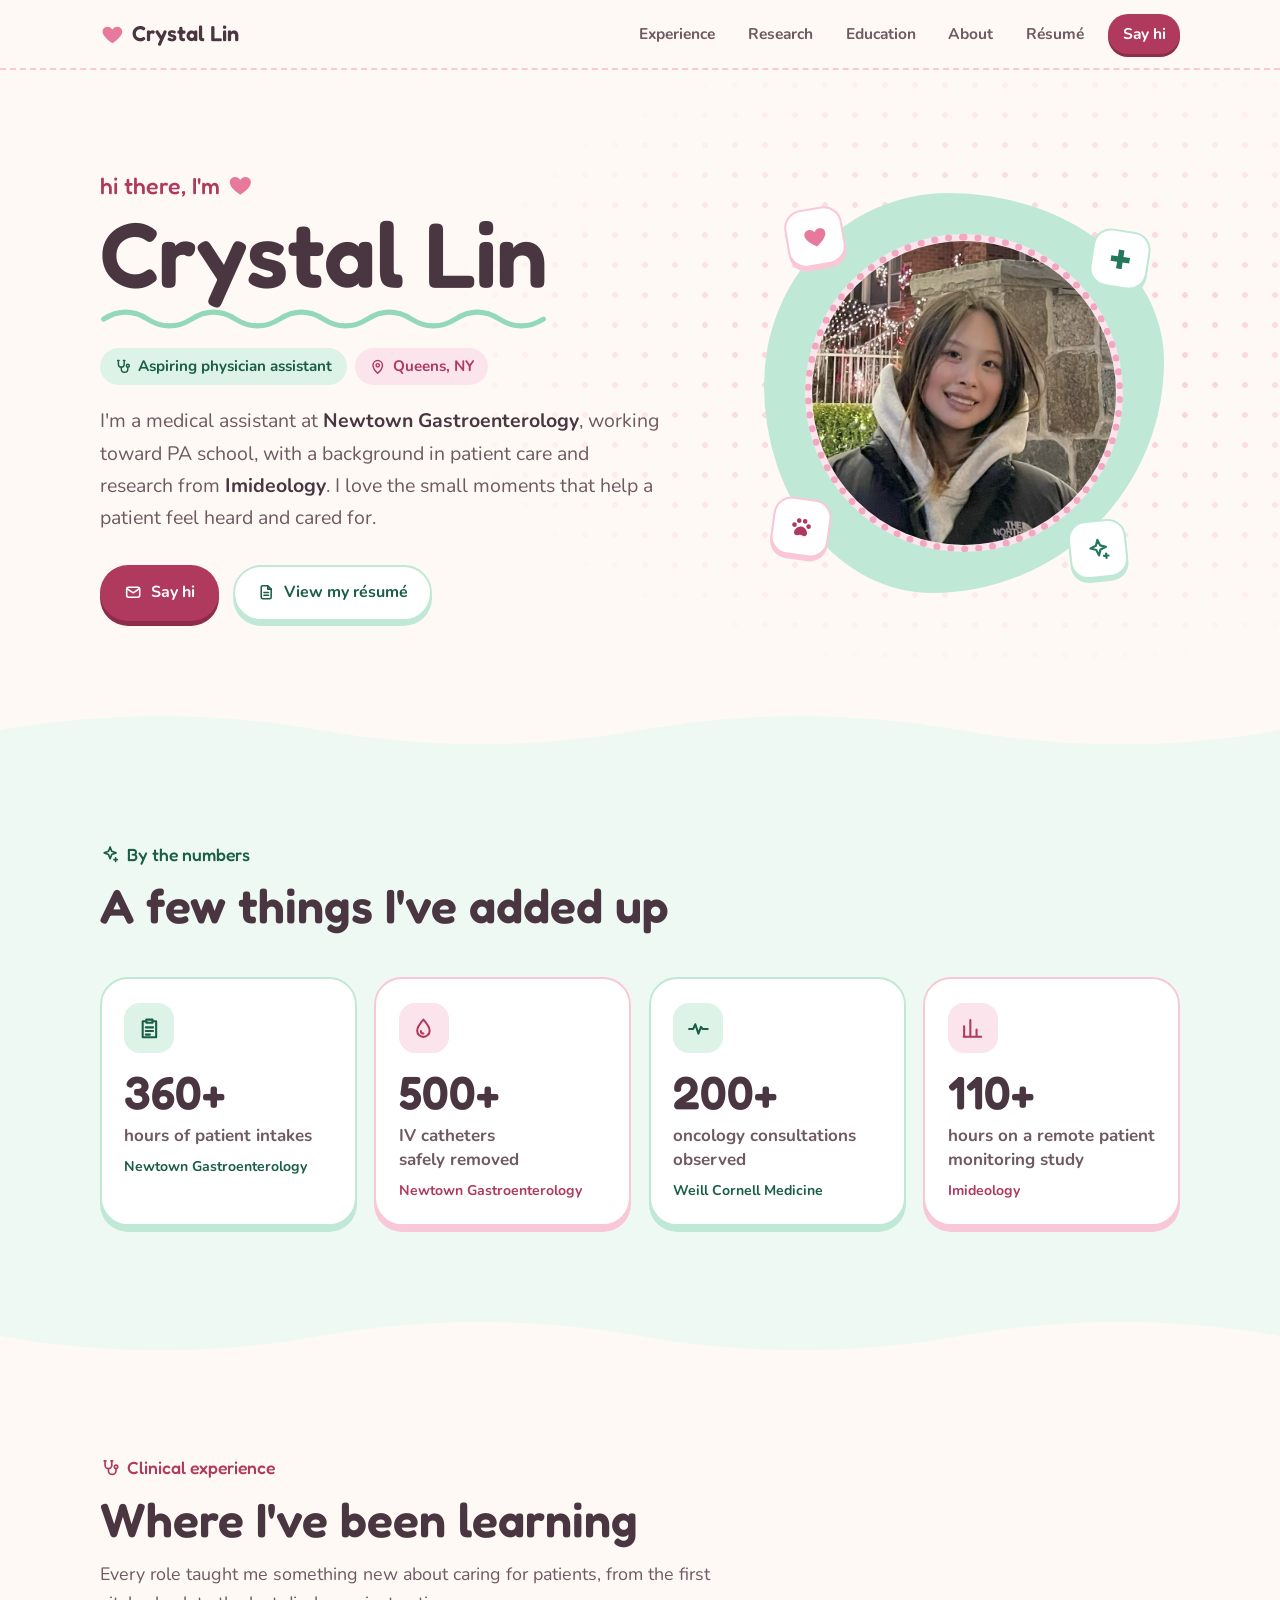
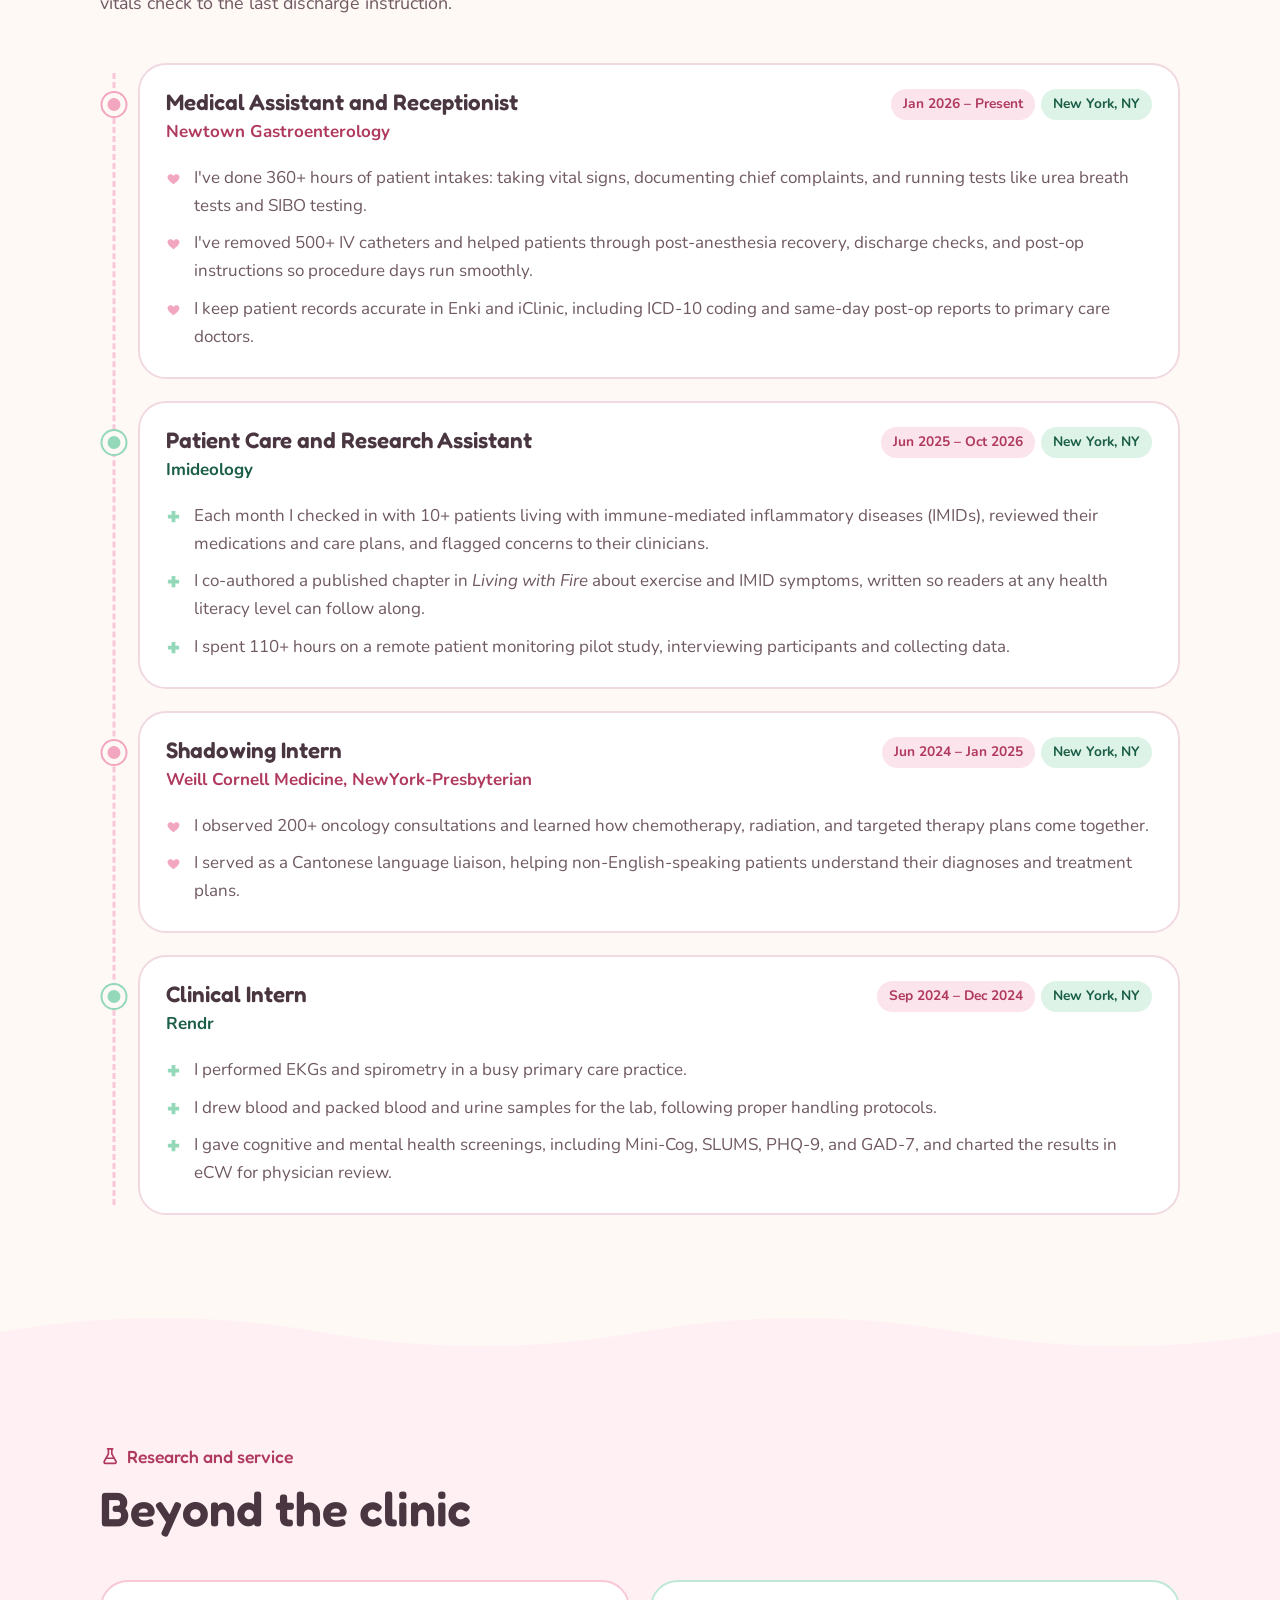
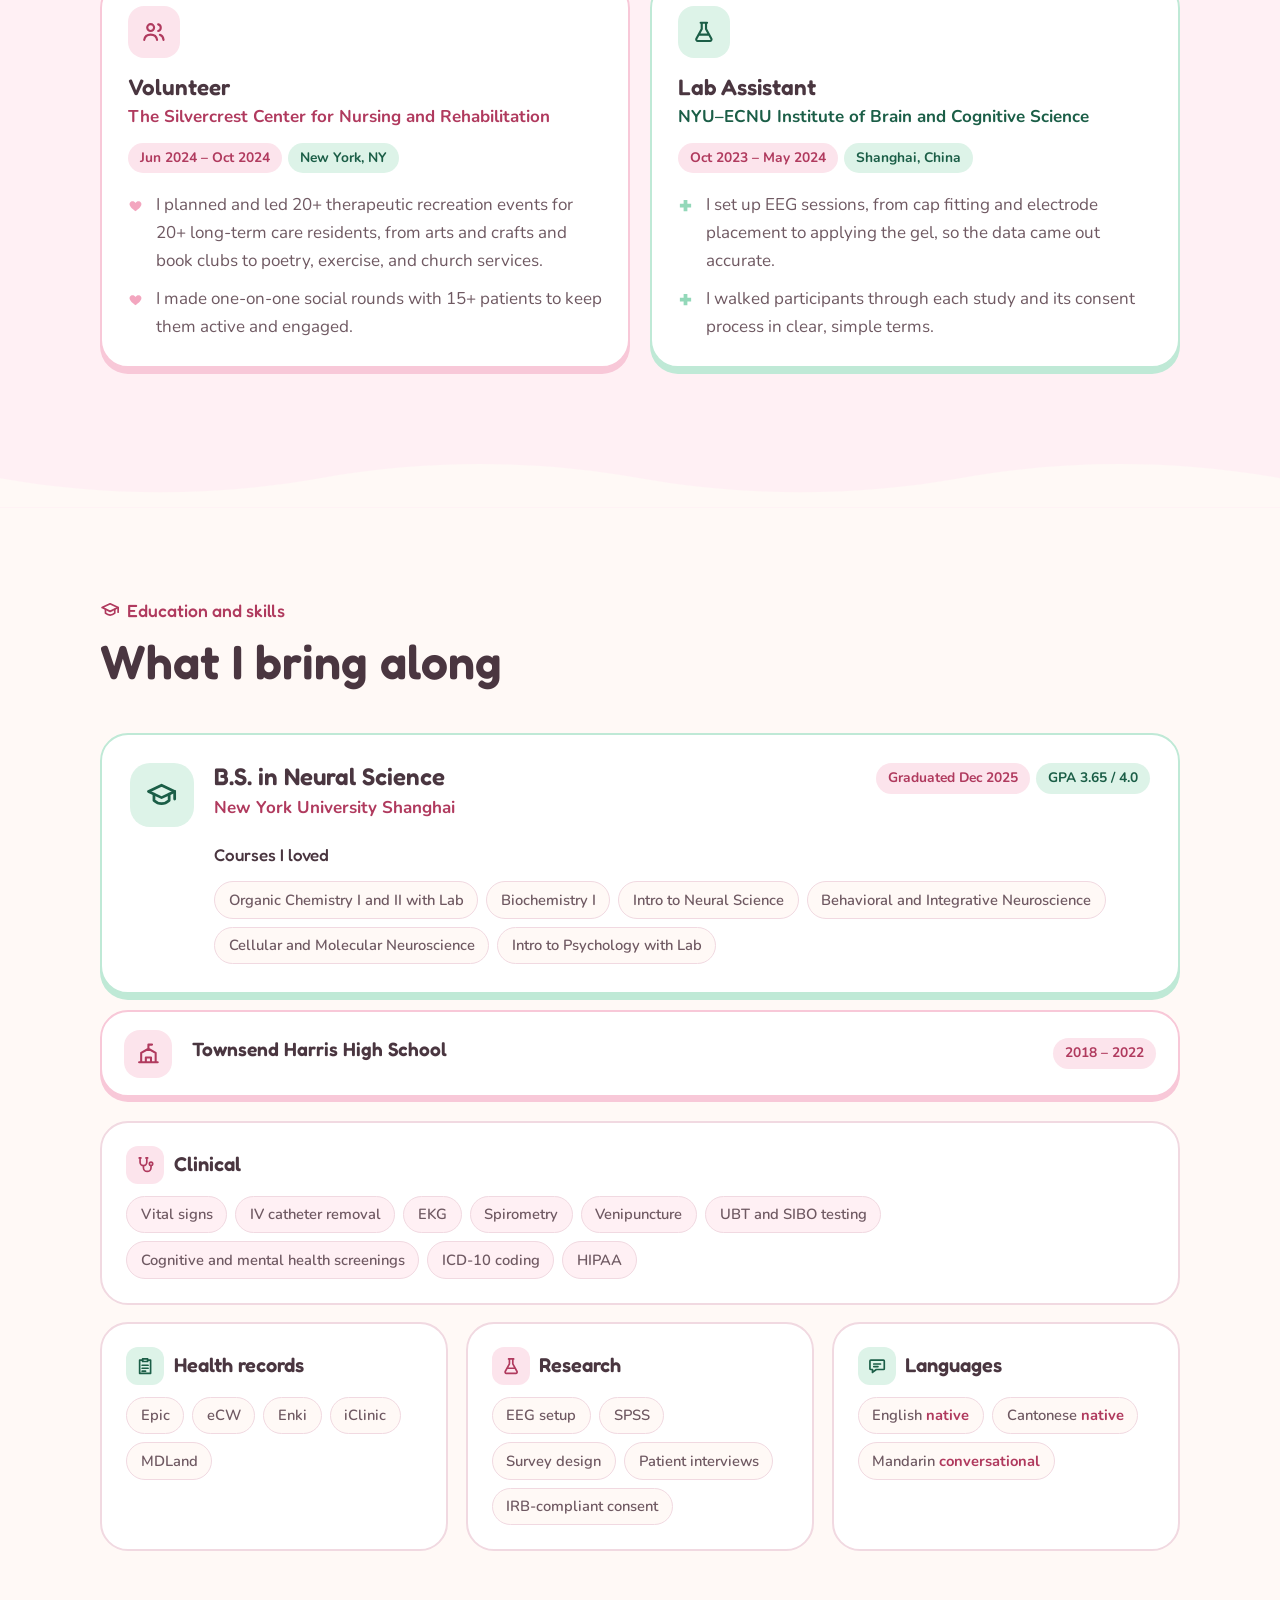
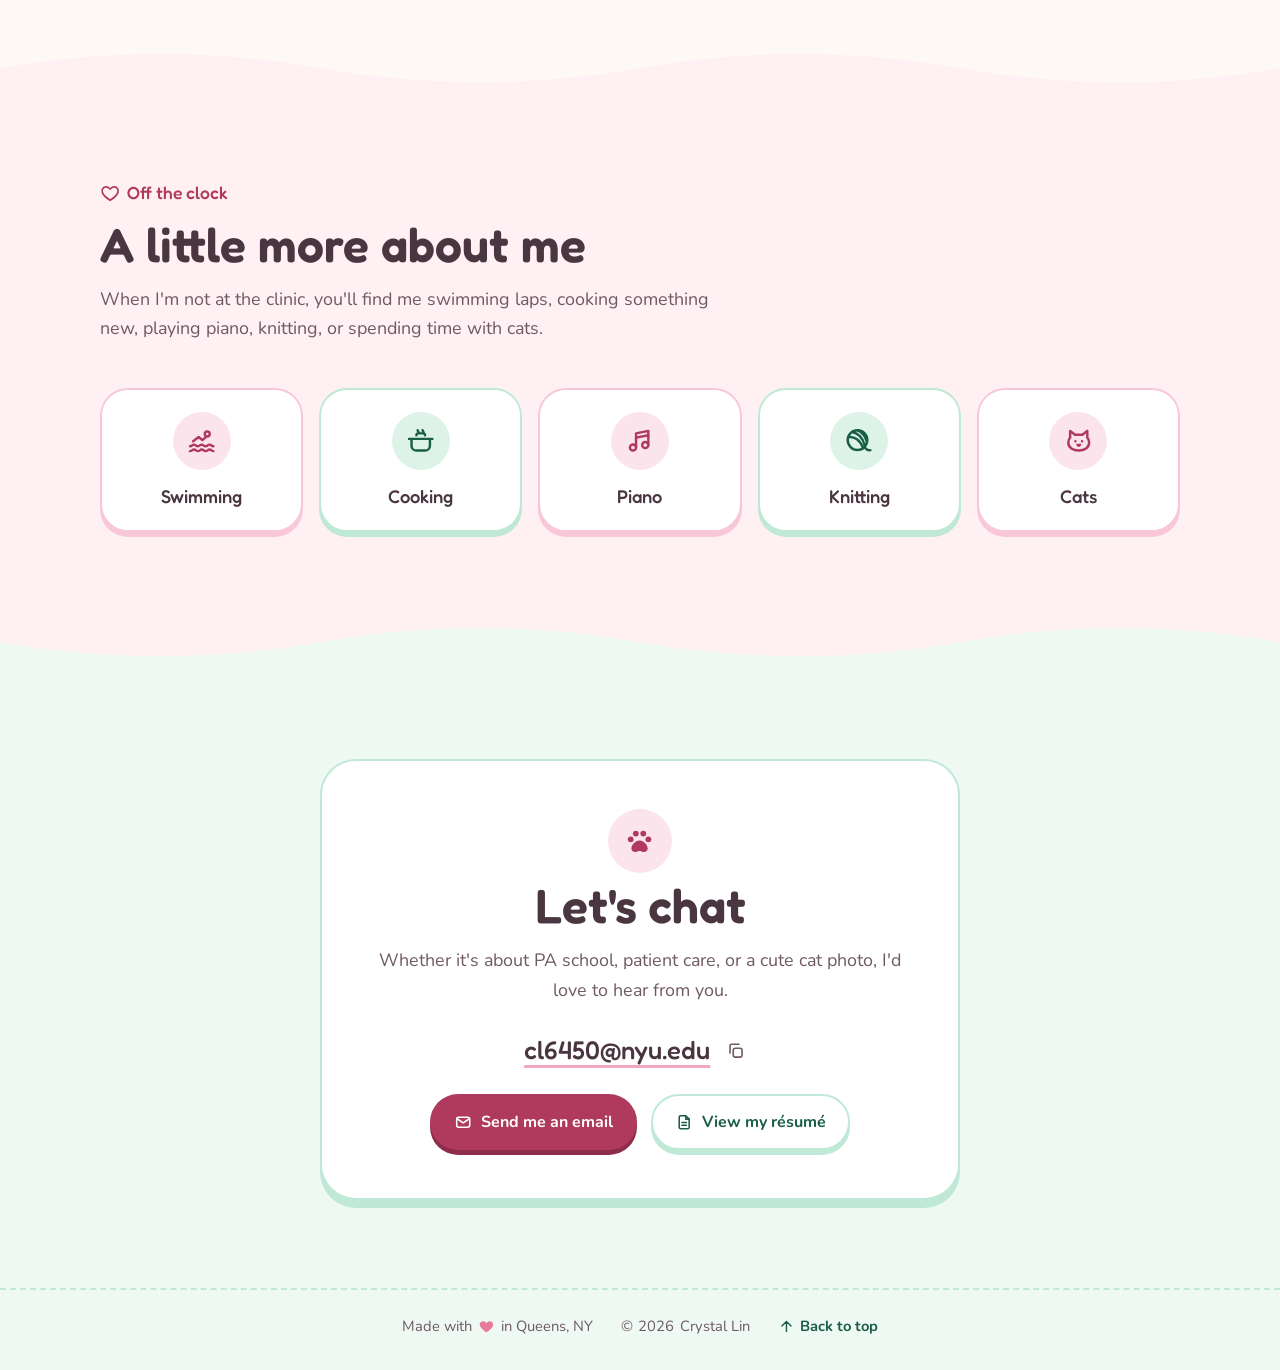
==== commit e65445fa: "Add high school and playful motion" ====
--- a/index.html
+++ b/index.html
@@ -27,7 +27,10 @@
         "image": "https://cl6450-dotcom.github.io/assets/img/profile.jpg",
         "jobTitle": "Medical Assistant",
         "worksFor": { "@type": "Organization", "name": "Newtown Gastroenterology" },
-        "alumniOf": { "@type": "CollegeOrUniversity", "name": "New York University Shanghai" },
+        "alumniOf": [
+            { "@type": "CollegeOrUniversity", "name": "New York University Shanghai" },
+            { "@type": "HighSchool", "name": "Townsend Harris High School" }
+        ],
         "email": "mailto:cl6450@nyu.edu",
         "knowsLanguage": ["English", "Cantonese", "Mandarin"]
     }
@@ -79,6 +82,7 @@
         <symbol id="i-yarn" viewBox="0 0 24 24"><circle cx="11" cy="11.5" r="8"/><path d="M4.2 9c4.2-.4 9 2.4 11.3 9M6.8 4.9c4.1.6 8.4 4.4 10 10.6M11.6 3.6c2.7 1.5 5.6 4.6 6.8 8.5M17 17.5c1.3 1.8 3 2.6 4.5 2.2"/></symbol>
         <symbol id="i-cat" viewBox="0 0 24 24"><path d="M5 9.5V4l4 3.2h6L19 4v5.5c1 1 1.5 2.4 1.5 4 0 4.2-3.8 6.5-8.5 6.5S3.5 17.7 3.5 13.5c0-1.6.5-3 1.5-4z"/><path d="M9.3 12.5h.01M14.7 12.5h.01M11 15.3l1 .8 1-.8"/></symbol>
         <symbol id="i-file" viewBox="0 0 24 24"><path d="M14 3.5H7.5a2 2 0 0 0-2 2v13a2 2 0 0 0 2 2h9a2 2 0 0 0 2-2V8z"/><path d="M14 3.5V8h4.5M9 12.5h6M9 16h6"/></symbol>
+        <symbol id="i-school" viewBox="0 0 24 24"><path d="M3 20.5h18M5 20.5v-9l7-4 7 4v9M9.5 20.5v-4.5h5v4.5M12 7.5V3.5h3.5"/></symbol>
         <symbol id="i-up" viewBox="0 0 24 24"><path d="M12 19V5M5.5 11.5 12 5l6.5 6.5"/></symbol>
     </svg>
 
@@ -110,10 +114,18 @@
     <main id="main">
         <!-- ============ Hello ============ -->
         <section class="hero" id="top" aria-labelledby="hero-title">
+            <div class="floaties" aria-hidden="true">
+                <span class="" style="--x:6%; --s:14px; --t:14s; --d0:-3s"><svg class="icon filled"><use href="#i-heart"/></svg></span>
+                <span class="m" style="--x:21%; --s:11px; --t:12s; --d0:-9s"><svg class="icon filled"><use href="#i-heart"/></svg></span>
+                <span class="" style="--x:37%; --s:17px; --t:16s; --d0:-6s"><svg class="icon filled"><use href="#i-heart"/></svg></span>
+                <span class="m" style="--x:56%; --s:12px; --t:13s; --d0:-1s"><svg class="icon filled"><use href="#i-heart"/></svg></span>
+                <span class="" style="--x:72%; --s:15px; --t:15s; --d0:-11s"><svg class="icon filled"><use href="#i-heart"/></svg></span>
+                <span class="m" style="--x:90%; --s:12px; --t:12s; --d0:-5s"><svg class="icon filled"><use href="#i-heart"/></svg></span>
+            </div>
             <div class="container hero-grid">
                 <div class="hero-copy">
                     <p class="hello reveal">hi there, I'm <svg class="icon filled wave-heart" aria-hidden="true"><use href="#i-heart"/></svg></p>
-                    <div class="name reveal" style="--d:.08s">
+                    <div class="name">
                         <h1 id="hero-title">Crystal Lin</h1>
                         <svg class="squiggle" viewBox="0 0 366 24" preserveAspectRatio="none" aria-hidden="true"><path d="M3 12c12-10 24-10 36 0s24 10 36 0 24-10 36 0 24 10 36 0 24-10 36 0 24 10 36 0 24-10 36 0 24 10 36 0 24-10 36 0 24 10 36 0"/></svg>
                     </div>
@@ -321,6 +333,14 @@
                             <li>Cellular and Molecular Neuroscience</li>
                             <li>Intro to Psychology with Lab</li>
                         </ul>
+                    </div>
+                </article>
+
+                <article class="edu edu--small reveal">
+                    <span class="edu-icon" aria-hidden="true"><svg class="icon"><use href="#i-school"/></svg></span>
+                    <div class="edu-head">
+                        <h3>Townsend Harris High School</h3>
+                        <p class="job-meta"><span class="pill pill--pink">2018 – 2022</span></p>
                     </div>
                 </article>
 
--- a/assets/css/styles.css
+++ b/assets/css/styles.css
@@ -877,6 +877,99 @@
     45% { transform: scale(1.12); }
 }
 
+/* ---------- High school card ---------- */
+.edu--small {
+    align-items: center;
+    margin-top: 1rem;
+    padding: 1.1rem 1.4rem;
+    border-color: var(--pink-200);
+    box-shadow: 0 5px 0 var(--pink-200);
+}
+
+.edu--small .edu-icon { width: 48px; height: 48px; border-radius: 16px; background: var(--pink-100); color: var(--rose); font-size: 1.35rem; }
+.edu--small h3 { font-size: 1.2rem; }
+
+/* ---------- Playful motion (only when the visitor allows motion) ---------- */
+/* Each letter of her name hops up into place, one after another */
+.name .ch { display: inline-block; }
+.motion .name .ch { animation: hop 0.9s cubic-bezier(0.34, 1.56, 0.64, 1) both; animation-delay: calc(0.15s + var(--i) * 0.05s); }
+
+@keyframes hop {
+    from { opacity: 0; transform: translateY(0.45em) scale(0.6) rotate(-8deg); }
+}
+
+/* The squiggle draws itself in under the name, left to right */
+.motion .squiggle { animation: draw 1.1s cubic-bezier(0.65, 0, 0.35, 1) 0.75s both; }
+
+@keyframes draw {
+    from { clip-path: inset(-10px 100% -10px -10px); }
+    to { clip-path: inset(-10px -10px -10px -10px); }
+}
+
+/* A few little hearts drift up behind the hello */
+.floaties { display: none; }
+
+.motion .floaties {
+    position: absolute;
+    inset: 0;
+    display: block;
+    overflow: hidden;
+    pointer-events: none;
+}
+
+.floaties span {
+    position: absolute;
+    bottom: -32px;
+    left: var(--x);
+    color: var(--pink-300);
+    font-size: var(--s);
+    opacity: 0;
+    animation: floatUp var(--t) linear infinite;
+    animation-delay: var(--d0);
+}
+
+.floaties span.m { color: var(--mint-300); }
+
+@keyframes floatUp {
+    0% { transform: translate(0, 0) rotate(0deg); opacity: 0; }
+    12% { opacity: 0.75; }
+    50% { transform: translate(14px, -45vh) rotate(12deg); }
+    85% { opacity: 0.5; }
+    100% { transform: translate(-8px, -95vh) rotate(-8deg); opacity: 0; }
+}
+
+/* Timeline dots pop in as each job card arrives */
+.motion .timeline .job::before {
+    transform: translateX(-50%) scale(0);
+    transition: transform 0.6s cubic-bezier(0.34, 1.56, 0.64, 1) 0.25s;
+}
+
+.motion .timeline .job.in::before { transform: translateX(-50%) scale(1); }
+
+/* Icons give a happy little wiggle when you hover their card */
+.motion .stat:hover .stat-icon,
+.motion .job--card:hover .card-icon,
+.motion .skill-card:hover .mini-icon,
+.motion .edu:hover .edu-icon,
+.motion .interest:hover .interest-icon { animation: wiggle 0.6s ease-in-out; }
+
+@keyframes wiggle {
+    0%, 100% { transform: rotate(0deg); }
+    20% { transform: rotate(-12deg) scale(1.08); }
+    45% { transform: rotate(10deg) scale(1.08); }
+    70% { transform: rotate(-5deg); }
+}
+
+/* The paw in "Let's chat" waves hello when it comes into view */
+.motion .contact-card.in .contact-icon { animation: pawWave 1.1s ease-in-out 0.5s 2; }
+
+@keyframes pawWave {
+    0%, 100% { transform: rotate(0deg); }
+    25% { transform: rotate(-16deg); }
+    50% { transform: rotate(12deg); }
+    75% { transform: rotate(-8deg); }
+}
+
 /* ================= Responsive ================= */
 @media (max-width: 900px) {
     .stats { grid-template-columns: repeat(2, minmax(0, 1fr)); }
@@ -886,7 +979,10 @@
 }
 
 @media (max-width: 760px) {
-    .menu-btn { display: grid; }
+    /* The link list leaves the header on phones, so move the button past its empty slot to the right edge */
+    .menu-btn { display: grid; order: 2; }
+
+    .floaties span:nth-child(even) { display: none; }
 
     .nav-links {
         position: absolute;
@@ -921,6 +1017,7 @@
     .job h3 { font-size: 1.25rem; }
 
     .edu { grid-template-columns: 1fr; padding: 1.4rem 1.25rem; }
+    .edu--small { grid-template-columns: auto minmax(0, 1fr); padding: 1rem 1.15rem; }
 }
 
 @media (max-width: 420px) {
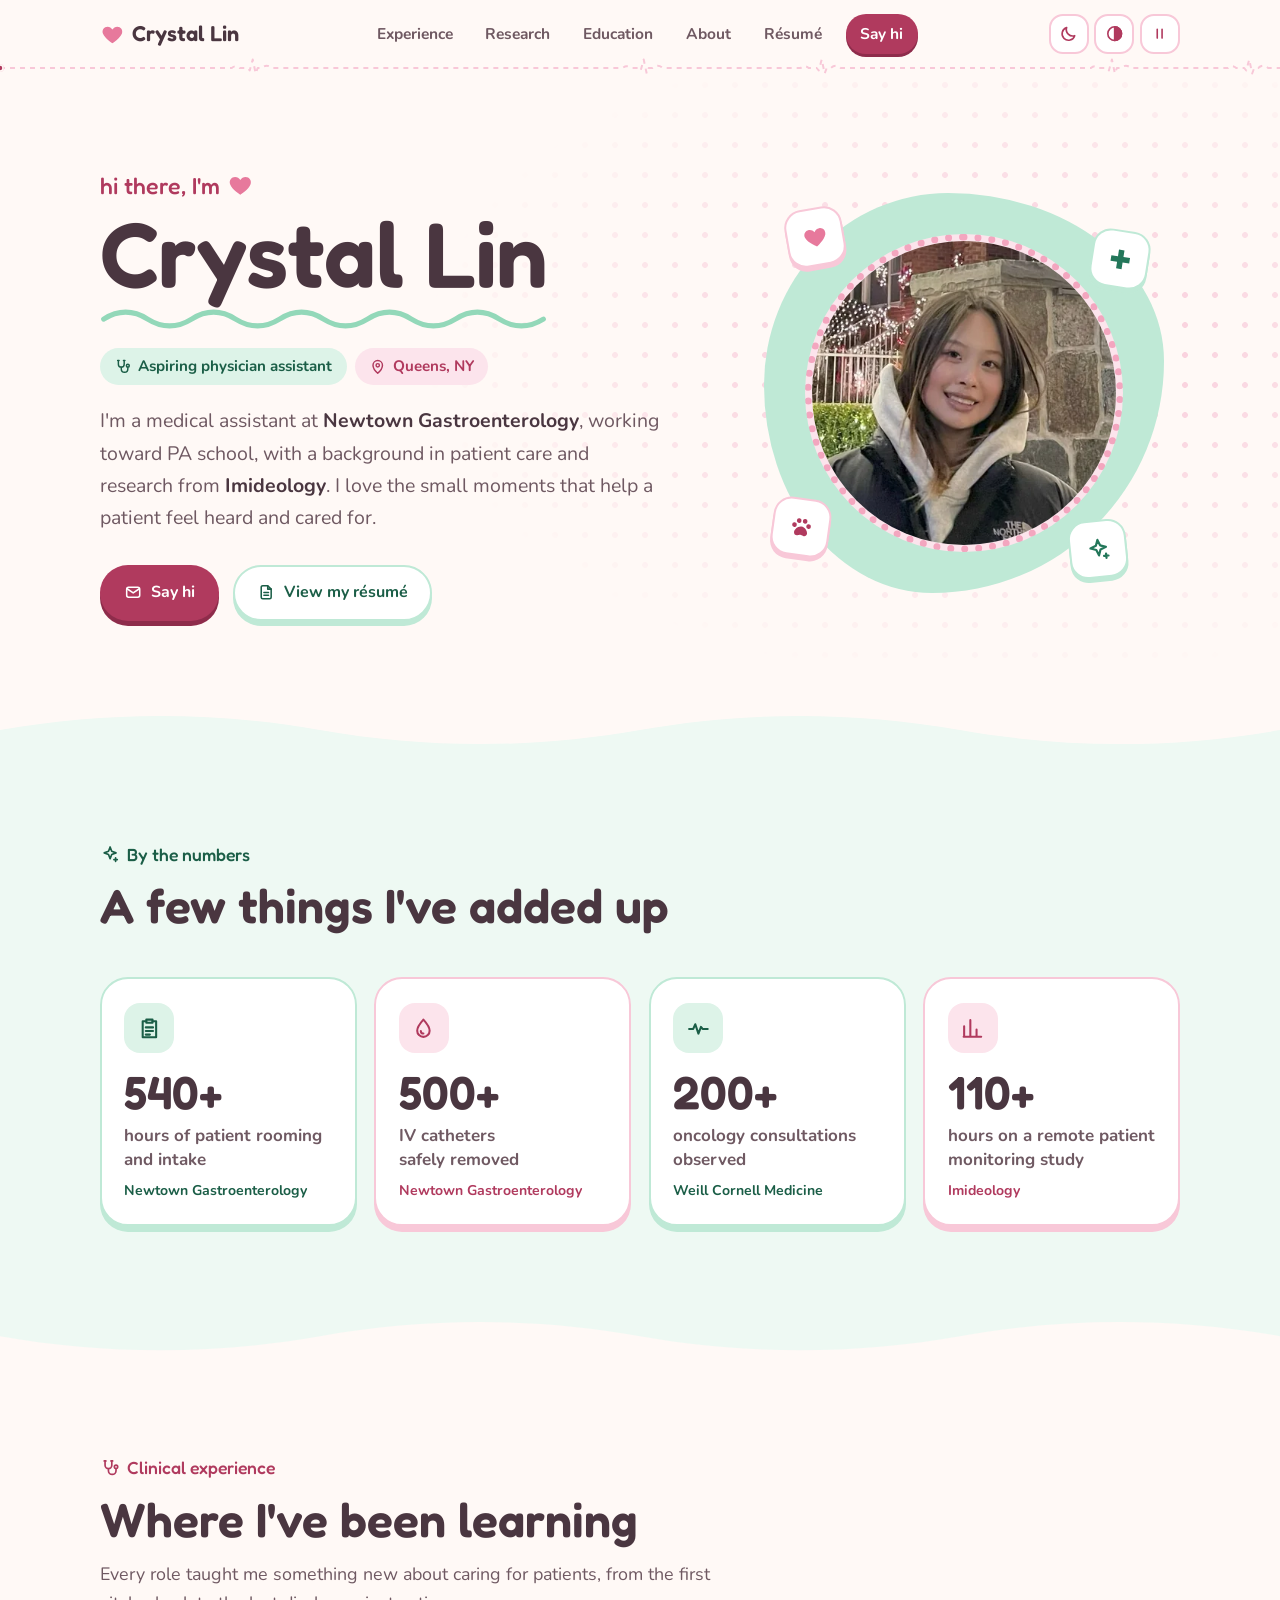
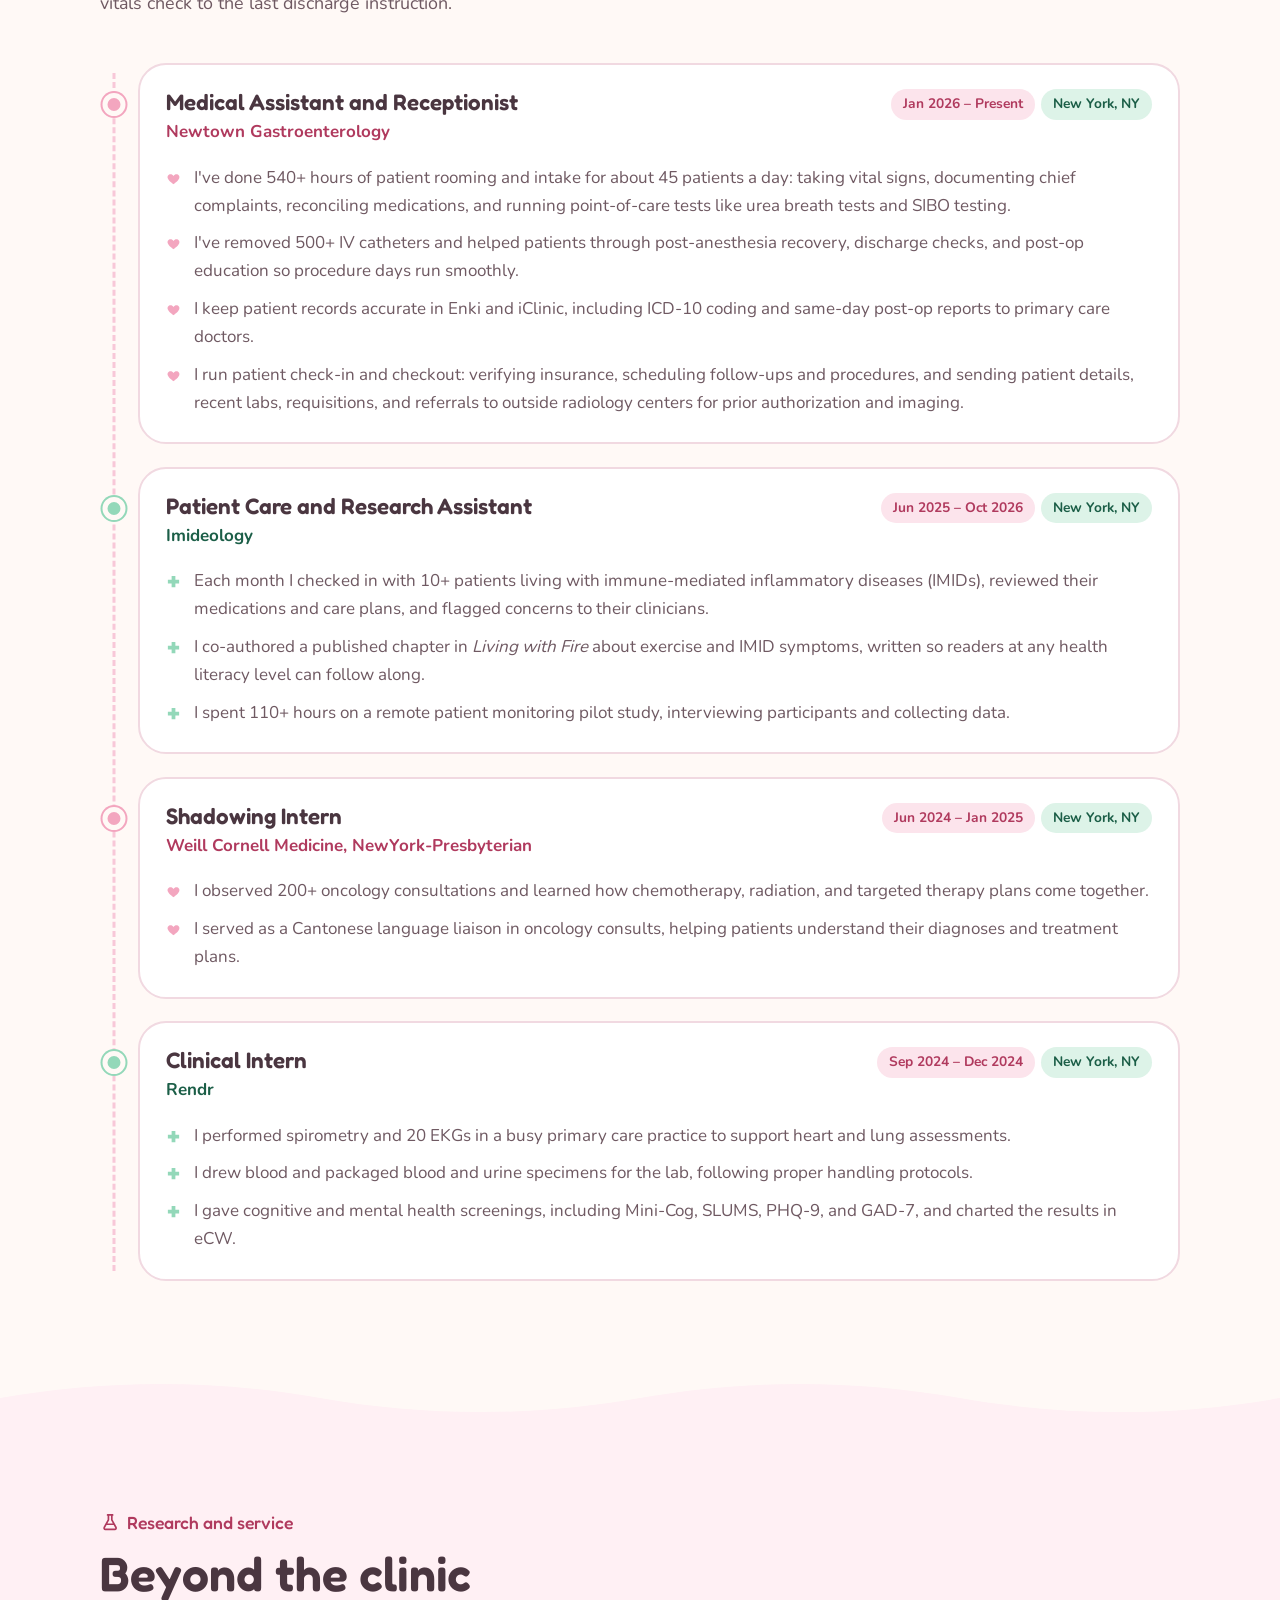
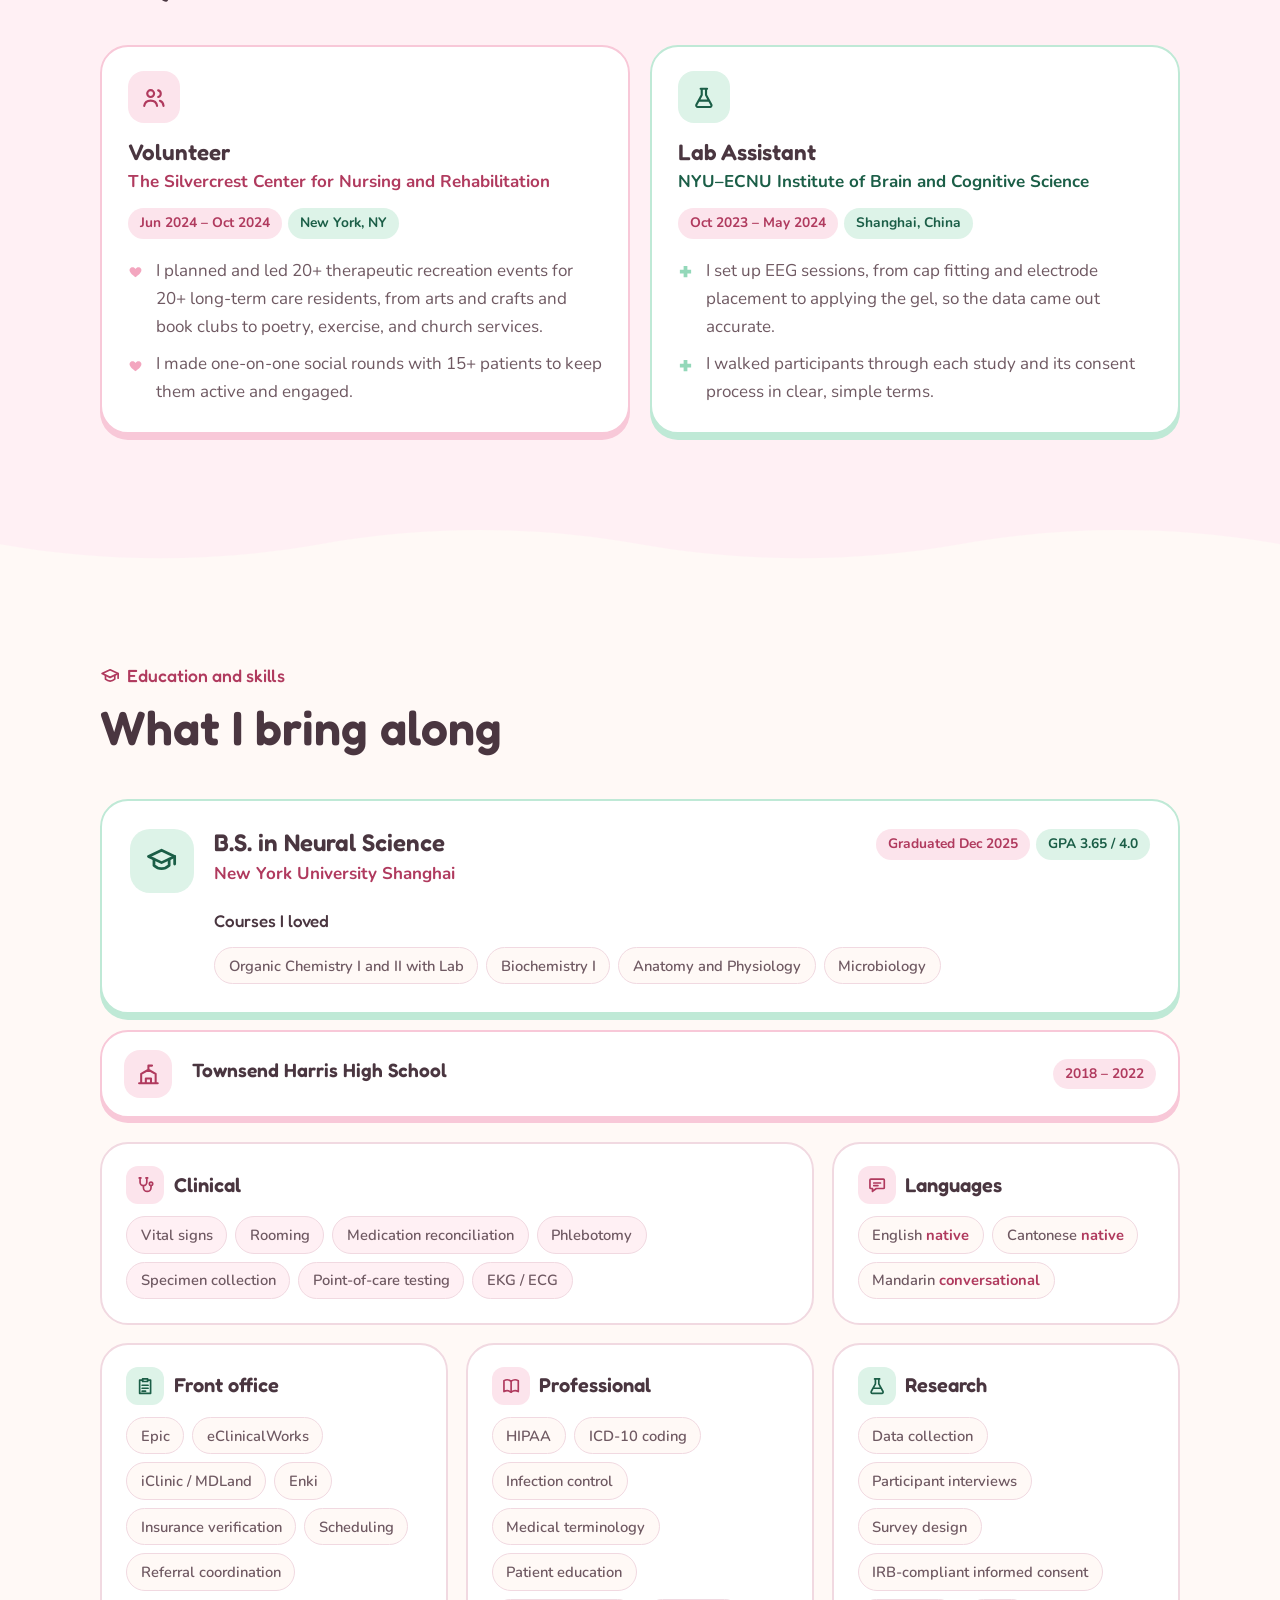
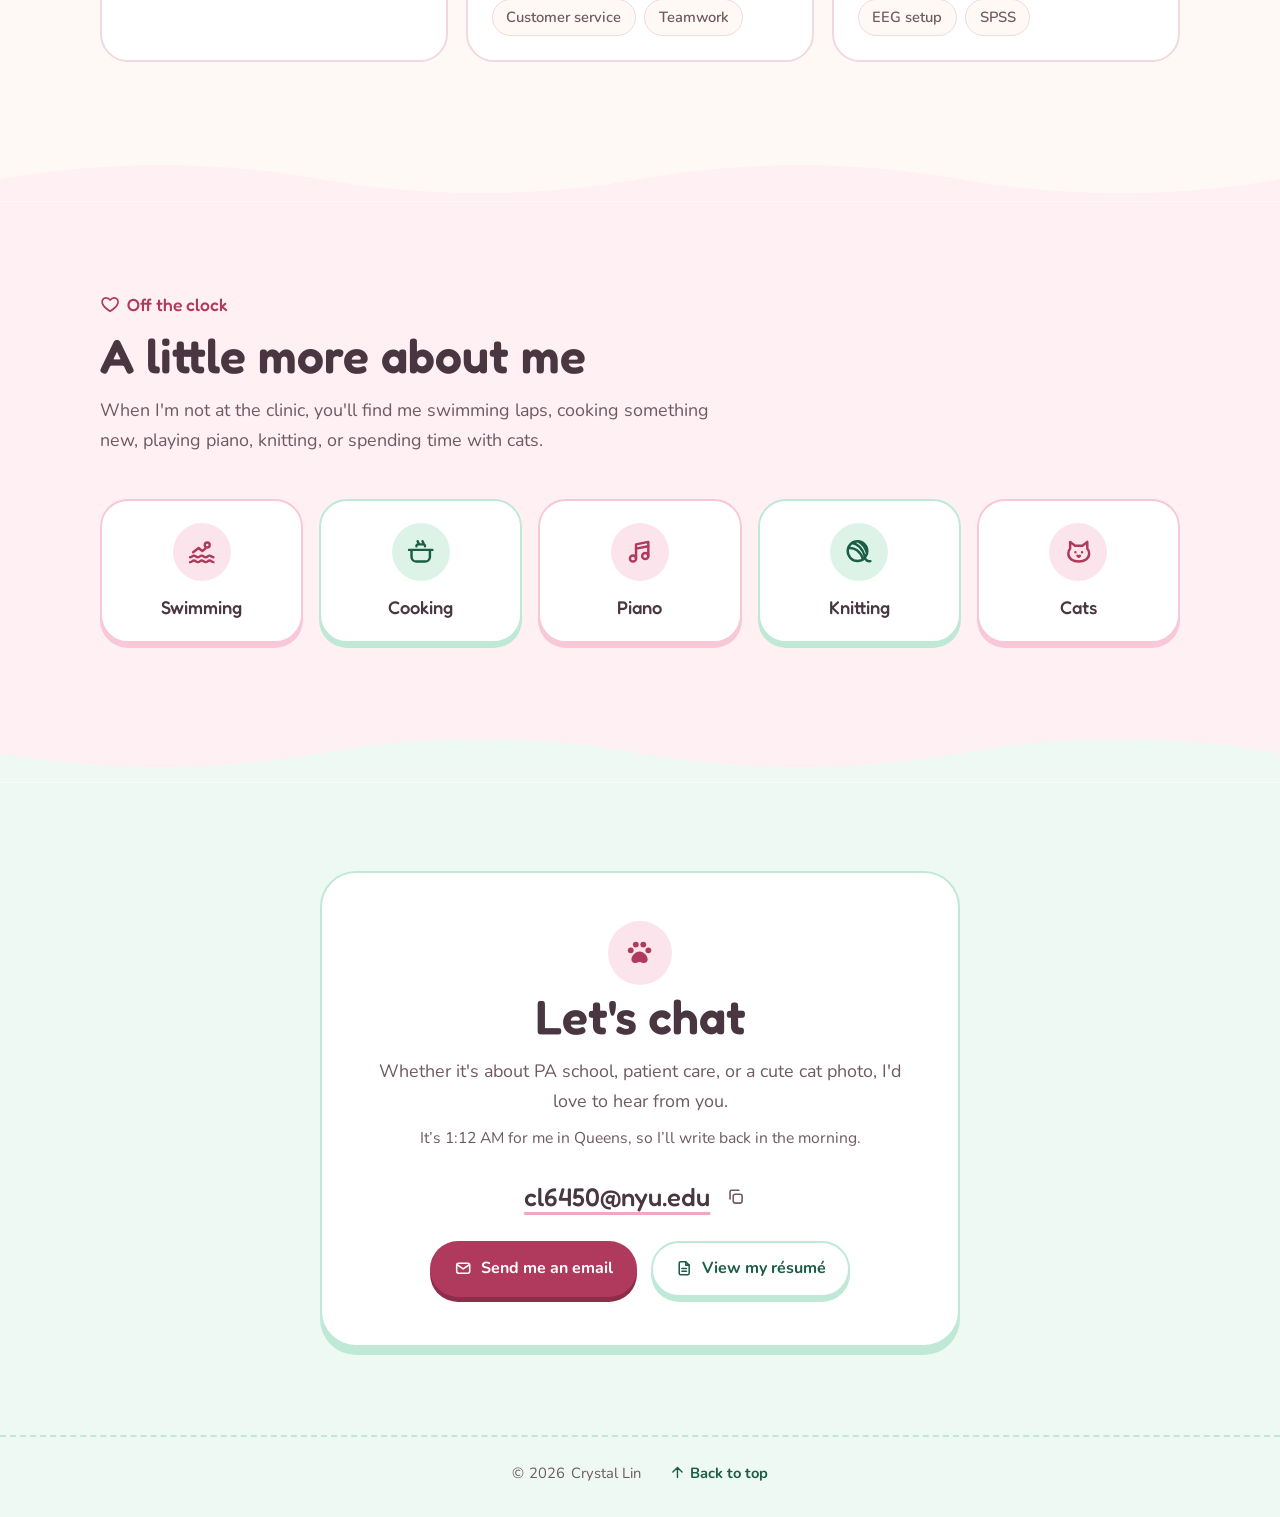
==== commit dc0aed88: "Add files via upload" ====
--- a/index.html
+++ b/index.html
@@ -11,13 +11,13 @@
     <meta property="og:url" content="https://cl6450-dotcom.github.io/">
     <meta property="og:title" content="Crystal Lin — Aspiring Physician Assistant">
     <meta property="og:description" content="Medical assistant in New York on her way to PA school.">
-    <meta property="og:image" content="https://cl6450-dotcom.github.io/assets/img/og-image.png">
+    <meta property="og:image" content="https://cl6450-dotcom.github.io/assets/img/og-image.jpg">
     <meta property="og:image:width" content="1200">
     <meta property="og:image:height" content="630">
     <meta property="og:image:alt" content="Crystal Lin, aspiring physician assistant">
     <meta name="twitter:card" content="summary_large_image">
     <meta name="theme-color" content="#FFF9F6">
-    <meta name="color-scheme" content="light">
+    <meta name="color-scheme" content="light dark">
     <script type="application/ld+json">
     {
         "@context": "https://schema.org",
@@ -39,15 +39,21 @@
     <link rel="icon" href="assets/icons/favicon.svg" type="image/svg+xml">
     <link rel="apple-touch-icon" href="apple-touch-icon.png">
     <link rel="manifest" href="site.webmanifest">
-    <link rel="preconnect" href="https://fonts.googleapis.com">
-    <link rel="preconnect" href="https://fonts.gstatic.com" crossorigin>
-    <link rel="preload" as="style" href="https://fonts.googleapis.com/css2?family=Fredoka:wght@500;600&family=Nunito:wght@400;600;700&display=swap" onload="this.onload=null;this.rel='stylesheet'">
-    <noscript><link rel="stylesheet" href="https://fonts.googleapis.com/css2?family=Fredoka:wght@500;600&family=Nunito:wght@400;600;700&display=swap"></noscript>
-    <!-- Gentle animations only when the visitor hasn't asked their device to reduce motion. -->
+    <!-- Her two fonts come from this site, fetched straight away so the text shows in them from the start -->
+    <link rel="preload" href="assets/fonts/nunito-latin.woff2" as="font" type="font/woff2" crossorigin>
+    <link rel="preload" href="assets/fonts/fredoka-latin.woff2" as="font" type="font/woff2" crossorigin>
+    <!-- Night mode, more contrast, and gentle animations: the visitor's own choice if they've made one here, otherwise
+         their device's setting. Set before anything is drawn, so the page never flashes the wrong colors. -->
     <script>
-        if (!matchMedia('(prefers-reduced-motion: reduce)').matches && 'IntersectionObserver' in window) {
-            document.documentElement.classList.add('motion');
-        }
+        (() => {
+            const root = document.documentElement;
+            const saved = {};
+            try { ['theme', 'contrast', 'motion'].forEach((k) => { saved[k] = localStorage.getItem(k); }); } catch (e) {}
+            root.dataset.theme = (saved.theme ? saved.theme === 'dark' : matchMedia('(prefers-color-scheme: dark)').matches) ? 'dark' : 'light';
+            if (saved.contrast ? saved.contrast === 'more' : matchMedia('(prefers-contrast: more)').matches) root.dataset.contrast = 'more';
+            const moving = saved.motion ? saved.motion === 'on' : !matchMedia('(prefers-reduced-motion: reduce)').matches;
+            if (moving && 'IntersectionObserver' in window) root.classList.add('motion');
+        })();
     </script>
     <link rel="stylesheet" href="assets/css/styles.css">
     <script src="assets/js/main.js" defer></script>
@@ -84,6 +90,11 @@
         <symbol id="i-file" viewBox="0 0 24 24"><path d="M14 3.5H7.5a2 2 0 0 0-2 2v13a2 2 0 0 0 2 2h9a2 2 0 0 0 2-2V8z"/><path d="M14 3.5V8h4.5M9 12.5h6M9 16h6"/></symbol>
         <symbol id="i-school" viewBox="0 0 24 24"><path d="M3 20.5h18M5 20.5v-9l7-4 7 4v9M9.5 20.5v-4.5h5v4.5M12 7.5V3.5h3.5"/></symbol>
         <symbol id="i-up" viewBox="0 0 24 24"><path d="M12 19V5M5.5 11.5 12 5l6.5 6.5"/></symbol>
+        <symbol id="i-moon" viewBox="0 0 24 24"><path d="M19.5 14.5A8 8 0 0 1 9.5 4.5a8 8 0 1 0 10 10z"/></symbol>
+        <symbol id="i-sun" viewBox="0 0 24 24"><circle cx="12" cy="12" r="4"/><path d="M12 2.5v2M12 19.5v2M4.6 4.6 6 6M18 18l1.4 1.4M2.5 12h2M19.5 12h2M4.6 19.4 6 18M18 6l1.4-1.4"/></symbol>
+        <symbol id="i-contrast" viewBox="0 0 24 24"><circle cx="12" cy="12" r="8.5"/><path d="M12 3.5a8.5 8.5 0 0 1 0 17z" fill="currentColor"/></symbol>
+        <symbol id="i-pause" viewBox="0 0 24 24"><path d="M9 6.5v11M15 6.5v11"/></symbol>
+        <symbol id="i-play" viewBox="0 0 24 24"><path d="M8.5 6v12l9.5-6z"/></symbol>
     </svg>
 
     <a class="skip-link" href="#main">Skip to content</a>
@@ -108,6 +119,12 @@
                     <li><a class="say-hi" href="#contact">Say hi</a></li>
                 </ul>
             </nav>
+            <!-- Night mode, more contrast, and pausing the animations (the script keeps their labels up to date) -->
+            <div class="toggles">
+                <button class="toggle" type="button" data-toggle="theme" aria-label="Switch to night mode" title="Switch to night mode"><svg class="icon i-moon" aria-hidden="true"><use href="#i-moon"/></svg><svg class="icon i-sun" aria-hidden="true"><use href="#i-sun"/></svg></button>
+                <button class="toggle" type="button" data-toggle="contrast" aria-pressed="false" aria-label="More contrast" title="More contrast"><svg class="icon" aria-hidden="true"><use href="#i-contrast"/></svg></button>
+                <button class="toggle" type="button" data-toggle="motion" aria-pressed="false" aria-label="Pause animations" title="Pause animations"><svg class="icon i-pause" aria-hidden="true"><use href="#i-pause"/></svg><svg class="icon i-play" aria-hidden="true"><use href="#i-play"/></svg></button>
+            </div>
         </div>
     </header>
 
@@ -144,8 +161,8 @@
                     <span class="portrait-blob" aria-hidden="true"></span>
                     <span class="portrait-frame">
                         <picture>
-                            <source srcset="assets/img/profile.webp" type="image/webp">
-                            <img src="assets/img/profile.jpg" alt="Portrait of Crystal Lin" width="800" height="800" fetchpriority="high">
+                            <source srcset="assets/img/profile-400.webp 400w, assets/img/profile-600.webp 600w, assets/img/profile.webp 800w" sizes="(max-width: 760px) 224px, 320px" type="image/webp">
+                            <img src="assets/img/profile.jpg" srcset="assets/img/profile-400.jpg 400w, assets/img/profile-600.jpg 600w, assets/img/profile.jpg 800w" sizes="(max-width: 760px) 224px, 320px" alt="Portrait of Crystal Lin" width="800" height="800" fetchpriority="high">
                         </picture>
                     </span>
                     <span class="sticker sticker--heart" aria-hidden="true"><svg class="icon filled"><use href="#i-heart"/></svg></span>
@@ -168,8 +185,8 @@
                 <ul class="stats">
                     <li class="stat reveal">
                         <span class="stat-icon" aria-hidden="true"><svg class="icon"><use href="#i-clipboard"/></svg></span>
-                        <p class="stat-num"><span data-count="360">360</span>+</p>
-                        <p class="stat-label">hours of patient intakes</p>
+                        <p class="stat-num"><span data-count="540">540</span>+</p>
+                        <p class="stat-label">hours of patient rooming and intake</p>
                         <p class="stat-where">Newtown Gastroenterology</p>
                     </li>
                     <li class="stat reveal" style="--d:.08s">
@@ -215,9 +232,10 @@
                             <p class="job-meta"><span class="pill pill--pink">Jan 2026 – Present</span><span class="pill">New York, NY</span></p>
                         </div>
                         <ul class="points">
-                            <li>I've done 360+ hours of patient intakes: taking vital signs, documenting chief complaints, and running tests like urea breath tests and SIBO testing.</li>
-                            <li>I've removed 500+ IV catheters and helped patients through post-anesthesia recovery, discharge checks, and post-op instructions so procedure days run smoothly.</li>
+                            <li>I've done 540+ hours of patient rooming and intake for about 45 patients a day: taking vital signs, documenting chief complaints, reconciling medications, and running point-of-care tests like urea breath tests and SIBO testing.</li>
+                            <li>I've removed 500+ IV catheters and helped patients through post-anesthesia recovery, discharge checks, and post-op education so procedure days run smoothly.</li>
                             <li>I keep patient records accurate in Enki and iClinic, including ICD-10 coding and same-day post-op reports to primary care doctors.</li>
+                            <li>I run patient check-in and checkout: verifying insurance, scheduling follow-ups and procedures, and sending patient details, recent labs, requisitions, and referrals to outside radiology centers for prior authorization and imaging.</li>
                         </ul>
                     </li>
 
@@ -246,7 +264,7 @@
                         </div>
                         <ul class="points">
                             <li>I observed 200+ oncology consultations and learned how chemotherapy, radiation, and targeted therapy plans come together.</li>
-                            <li>I served as a Cantonese language liaison, helping non-English-speaking patients understand their diagnoses and treatment plans.</li>
+                            <li>I served as a Cantonese language liaison in oncology consults, helping patients understand their diagnoses and treatment plans.</li>
                         </ul>
                     </li>
 
@@ -259,9 +277,9 @@
                             <p class="job-meta"><span class="pill pill--pink">Sep 2024 – Dec 2024</span><span class="pill">New York, NY</span></p>
                         </div>
                         <ul class="points">
-                            <li>I performed EKGs and spirometry in a busy primary care practice.</li>
-                            <li>I drew blood and packed blood and urine samples for the lab, following proper handling protocols.</li>
-                            <li>I gave cognitive and mental health screenings, including Mini-Cog, SLUMS, PHQ-9, and GAD-7, and charted the results in eCW for physician review.</li>
+                            <li>I performed spirometry and 20 EKGs in a busy primary care practice to support heart and lung assessments.</li>
+                            <li>I drew blood and packaged blood and urine specimens for the lab, following proper handling protocols.</li>
+                            <li>I gave cognitive and mental health screenings, including Mini-Cog, SLUMS, PHQ-9, and GAD-7, and charted the results in eCW.</li>
                         </ul>
                     </li>
                 </ol>
@@ -328,10 +346,8 @@
                         <ul class="chips">
                             <li>Organic Chemistry I and II with Lab</li>
                             <li>Biochemistry I</li>
-                            <li>Intro to Neural Science</li>
-                            <li>Behavioral and Integrative Neuroscience</li>
-                            <li>Cellular and Molecular Neuroscience</li>
-                            <li>Intro to Psychology with Lab</li>
+                            <li>Anatomy and Physiology</li>
+                            <li>Microbiology</li>
                         </ul>
                     </div>
                 </article>
@@ -348,22 +364,28 @@
                     <article class="skill-card skill-card--wide reveal">
                         <h3><span class="mini-icon" aria-hidden="true"><svg class="icon"><use href="#i-stethoscope"/></svg></span>Clinical</h3>
                         <ul class="chips">
-                            <li>Vital signs</li><li>IV catheter removal</li><li>EKG</li><li>Spirometry</li><li>Venipuncture</li><li>UBT and SIBO testing</li><li>Cognitive and mental health screenings</li><li>ICD-10 coding</li><li>HIPAA</li>
+                            <li>Vital signs</li><li>Rooming</li><li>Medication reconciliation</li><li>Phlebotomy</li><li>Specimen collection</li><li>Point-of-care testing</li><li>EKG / ECG</li>
+                        </ul>
+                    </article>
+                    <article class="skill-card reveal" style="--d:.08s">
+                        <h3><span class="mini-icon" aria-hidden="true"><svg class="icon"><use href="#i-clipboard"/></svg></span>Front office</h3>
+                        <ul class="chips">
+                            <li>Epic</li><li>eClinicalWorks</li><li>iClinic / MDLand</li><li>Enki</li><li>Insurance verification</li><li>Scheduling</li><li>Referral coordination</li>
                         </ul>
                     </article>
                     <article class="skill-card reveal">
-                        <h3><span class="mini-icon" aria-hidden="true"><svg class="icon"><use href="#i-clipboard"/></svg></span>Health records</h3>
-                        <ul class="chips">
-                            <li>Epic</li><li>eCW</li><li>Enki</li><li>iClinic</li><li>MDLand</li>
+                        <h3><span class="mini-icon" aria-hidden="true"><svg class="icon"><use href="#i-book"/></svg></span>Professional</h3>
+                        <ul class="chips">
+                            <li>HIPAA</li><li>ICD-10 coding</li><li>Infection control</li><li>Medical terminology</li><li>Patient education</li><li>Customer service</li><li>Teamwork</li>
                         </ul>
                     </article>
                     <article class="skill-card reveal" style="--d:.08s">
                         <h3><span class="mini-icon" aria-hidden="true"><svg class="icon"><use href="#i-flask"/></svg></span>Research</h3>
                         <ul class="chips">
-                            <li>EEG setup</li><li>SPSS</li><li>Survey design</li><li>Patient interviews</li><li>IRB-compliant consent</li>
-                        </ul>
-                    </article>
-                    <article class="skill-card reveal" style="--d:.16s">
+                            <li>Data collection</li><li>Participant interviews</li><li>Survey design</li><li>IRB-compliant informed consent</li><li>EEG setup</li><li>SPSS</li>
+                        </ul>
+                    </article>
+                    <article class="skill-card skill-card--beside reveal" style="--d:.16s">
                         <h3><span class="mini-icon" aria-hidden="true"><svg class="icon"><use href="#i-chat"/></svg></span>Languages</h3>
                         <ul class="chips">
                             <li>English <span class="chip-note">native</span></li><li>Cantonese <span class="chip-note">native</span></li><li>Mandarin <span class="chip-note">conversational</span></li>
@@ -402,6 +424,7 @@
                     <span class="contact-icon" aria-hidden="true"><svg class="icon"><use href="#i-paw"/></svg></span>
                     <h2 class="section-title" id="contact-title">Let's chat</h2>
                     <p class="section-intro">Whether it's about PA school, patient care, or a cute cat photo, I'd love to hear from you.</p>
+                    <p class="local-time" hidden></p>
                     <p class="email-row">
                         <a class="email-link" href="mailto:cl6450@nyu.edu">cl6450@nyu.edu</a>
                         <button class="copy-btn" type="button" data-copy="cl6450@nyu.edu" aria-label="Copy email address" title="Copy email address">
@@ -420,9 +443,10 @@
         </section>
     </main>
 
+    <a class="float-top" href="#top" aria-label="Back to top"><svg class="icon" aria-hidden="true"><use href="#i-up"/></svg></a>
+
     <footer class="footer">
         <div class="container footer-inner">
-            <p>Made with <svg class="icon filled" aria-hidden="true"><use href="#i-heart"/></svg><span class="visually-hidden">love</span> in Queens, NY</p>
             <p>© <span id="year">2026</span> Crystal Lin</p>
             <a class="to-top" href="#top"><svg class="icon" aria-hidden="true"><use href="#i-up"/></svg>Back to top</a>
         </div>
--- a/assets/css/styles.css
+++ b/assets/css/styles.css
@@ -1,3 +1,25 @@
+/* ================= Fonts ================= */
+/* Fredoka for headings and Nunito for everything else, served from this site (their Latin sets, which cover
+   everything on the page). Each is one variable font, so every weight comes from the one file. Licenses:
+   assets/fonts/fredoka-OFL.txt and nunito-OFL.txt. */
+@font-face {
+    font-family: "Fredoka";
+    font-style: normal;
+    font-weight: 300 700;
+    font-display: swap;
+    src: url("../fonts/fredoka-latin.woff2") format("woff2");
+    unicode-range: U+0000-00FF, U+0131, U+0152-0153, U+02BB-02BC, U+02C6, U+02DA, U+02DC, U+0304, U+0308, U+0329, U+2000-206F, U+20AC, U+2122, U+2191, U+2193, U+2212, U+2215, U+FEFF, U+FFFD;
+}
+
+@font-face {
+    font-family: "Nunito";
+    font-style: normal;
+    font-weight: 200 1000;
+    font-display: swap;
+    src: url("../fonts/nunito-latin.woff2") format("woff2");
+    unicode-range: U+0000-00FF, U+0131, U+0152-0153, U+02BB-02BC, U+02C6, U+02DA, U+02DC, U+0304, U+0308, U+0329, U+2000-206F, U+20AC, U+2122, U+2191, U+2193, U+2212, U+2215, U+FEFF, U+FFFD;
+}
+
 /* ================= Colors and type ================= */
 /* Strawberry-milk pinks and mint-scrub greens. Text colors all pass WCAG AA on every background used here. */
 :root {
@@ -30,7 +52,49 @@
     --radius-lg: 28px;
     --ease: cubic-bezier(0.22, 1, 0.36, 1);
     --nav-h: 68px;
-}
+
+    --on-rose: #FFFFFF; /* text on the rose buttons */
+    --nav-bg: rgba(255, 249, 246, 0.96);
+    --rose-hover: #A2355A;
+    --say-hi-hover: var(--rose-dark);
+    --shade: #4A3640; /* what a section dims toward as the next one covers it */
+    --shade-max: 0.14;
+    color-scheme: light;
+}
+
+/* Night mode: a cozy deep plum with the same pinks and mints, lifted so every text color still passes WCAG AA. The
+   head script sets data-theme (and data-contrast) from the visitor's choice here, or else their device's setting. */
+:root[data-theme="dark"] {
+    --cream: #221921;
+    --white: #2E222B;
+    --pink-50: #2A1D26;
+    --pink-100: #45283A;
+    --pink-200: #5A3549;
+    --pink-300: #B4708F;
+    --pink-400: #E58AAA;
+    --rose: #F48FB1;
+    --rose-dark: #B85C7E;
+    --mint-50: #1C2622;
+    --mint-100: #213A31;
+    --mint-200: #2F5546;
+    --mint-300: #4E9C7C;
+    --mint-600: #7FD6B0;
+    --mint-700: #8FE0BD;
+    --ink: #F7E9EF;
+    --ink-2: #D6C1CB;
+    --line: #45323D;
+    --on-rose: #2A1520;
+    --nav-bg: rgba(34, 25, 33, 0.94);
+    --rose-hover: #F8A9C4;
+    --say-hi-hover: var(--rose-hover);
+    --shade: #000000;
+    --shade-max: 0.38;
+    color-scheme: dark;
+}
+
+/* More contrast: secondary text as strong as the main text, and firmer outlines */
+:root[data-contrast="more"] { --ink-2: var(--ink); --line: #D7A3B6; --pink-200: #E9A3BC; --mint-200: #8FCDB1; }
+:root[data-theme="dark"][data-contrast="more"] { --line: #8A5F74; --pink-200: #8A5370; --mint-200: #4C8A70; }
 
 /* ================= Base ================= */
 *,
@@ -41,6 +105,10 @@
     scroll-behavior: smooth;
     scroll-padding-top: calc(var(--nav-h) + 12px);
     -webkit-text-size-adjust: 100%;
+    /* Nothing is meant to reach past the page's sides, so a fraction of a pixel of rounding (zoomed or scaled screens
+       make the page a fractional width) can't bring up a sideways scrollbar. On the root this goes to the window
+       itself, so the nav and the sections still stick. */
+    overflow-x: clip;
 }
 
 body {
@@ -50,6 +118,7 @@
     font-family: var(--font-body);
     font-size: 1.0625rem;
     line-height: 1.65;
+    transition: background-color 0.3s;
 }
 
 h1, h2, h3 {
@@ -101,7 +170,7 @@
     padding: 0.6rem 1rem;
     border-radius: 999px;
     background: var(--rose);
-    color: var(--white);
+    color: var(--on-rose);
     font-weight: 700;
     text-decoration: none;
     transition: top 0.2s;
@@ -120,7 +189,7 @@
     position: sticky;
     top: 0;
     z-index: 100;
-    background: rgba(255, 249, 246, 0.96);
+    background: var(--nav-bg);
     border-bottom: 2px dashed var(--pink-200);
 }
 
@@ -167,11 +236,15 @@
 .nav-links .say-hi {
     margin-left: 0.35rem;
     background: var(--rose);
-    color: var(--white);
+    color: var(--on-rose);
     box-shadow: 0 3px 0 var(--rose-dark);
 }
 
-.nav-links .say-hi:hover { background: var(--rose-dark); color: var(--white); }
+.nav-links .say-hi:hover { background: var(--say-hi-hover); color: var(--on-rose); }
+
+/* The link for the section you're reading stays lit (the script marks it .current) */
+.nav-links a.current { background: var(--pink-100); color: var(--rose); }
+.nav-links .say-hi.current { background: var(--rose); color: var(--on-rose); box-shadow: 0 3px 0 var(--rose-dark), 0 0 0 3px var(--pink-200); }
 
 .menu-btn {
     display: none;
@@ -189,6 +262,62 @@
 .menu-btn .i-shut,
 .nav.open .menu-btn .i-open { display: none; }
 .nav.open .menu-btn .i-shut { display: block; }
+
+/* The three buttons beside the links: night mode, more contrast, and pausing the animations */
+.toggles { display: flex; align-items: center; gap: 0.35rem; margin-left: 0.5rem; }
+
+.toggle {
+    display: grid;
+    place-items: center;
+    width: 40px;
+    height: 40px;
+    padding: 0;
+    border: 2px solid var(--pink-200);
+    border-radius: 14px;
+    background: var(--white);
+    color: var(--rose);
+    font-size: 1.05rem;
+    cursor: pointer;
+    transition: background 0.2s, border-color 0.2s, transform 0.2s var(--ease);
+}
+
+.toggle:hover { background: var(--pink-50); transform: translateY(-1px); }
+.toggle[aria-pressed="true"] { background: var(--pink-100); border-color: var(--pink-300); }
+.toggle .i-sun,
+:root[data-theme="dark"] .toggle .i-moon,
+.toggle .i-play,
+:root:not(.motion) .toggle .i-pause { display: none; }
+:root[data-theme="dark"] .toggle .i-sun,
+:root:not(.motion) .toggle .i-play { display: block; }
+
+/* On phones her name stays on one line beside the buttons and the menu (see the responsive rules) */
+.brand { white-space: nowrap; }
+
+/* The switch between day and night spreads out from the button in the shape of a heart (the script grows it) */
+::view-transition-old(root),
+::view-transition-new(root) { animation: none; mix-blend-mode: normal; }
+
+::view-transition-new(root) {
+    -webkit-mask: url("data:image/svg+xml,%3Csvg xmlns='http://www.w3.org/2000/svg' viewBox='0 0 100 100'%3E%3Cpath d='M50 90C20 69 3 51 3 30 3 14 15 3 30 3c9 0 16 5 20 13 4-8 11-13 20-13 15 0 27 11 27 27 0 21-17 39-47 60z'/%3E%3C/svg%3E") no-repeat;
+    mask: url("data:image/svg+xml,%3Csvg xmlns='http://www.w3.org/2000/svg' viewBox='0 0 100 100'%3E%3Cpath d='M50 90C20 69 3 51 3 30 3 14 15 3 30 3c9 0 16 5 20 13 4-8 11-13 20-13 15 0 27 11 27 27 0 21-17 39-47 60z'/%3E%3C/svg%3E") no-repeat;
+}
+
+/* ================= The heartbeat line ================= */
+/* The nav's dashed edge becomes a heart monitor's trace (the script draws it): faint stitches all the way along, with
+   a beat where each section begins, and a solid line that draws itself as you scroll, its bright dot marking where
+   you are. Each beat it passes on the way down makes the heart in her name beat too. */
+.nav.has-ekg { border-bottom-color: transparent; }
+.ekg { position: absolute; left: 0; bottom: -12px; width: 100%; overflow: visible; pointer-events: none; }
+.ekg-base { fill: none; stroke: var(--pink-200); stroke-width: 2; stroke-dasharray: 5 5; stroke-linejoin: round; }
+.ekg-line { fill: none; stroke: var(--rose); stroke-width: 2.2; stroke-linecap: round; stroke-linejoin: round; }
+.ekg-dot { fill: var(--rose); stroke: var(--cream); stroke-width: 1.5; }
+.ekg-glow { display: none; }
+.motion .ekg-glow { display: block; fill: var(--pink-300); opacity: 0.45; transform-box: fill-box; transform-origin: center; animation: glow 1.6s ease-out infinite; }
+
+@keyframes glow {
+    from { transform: scale(0.6); opacity: 0.55; }
+    to { transform: scale(2.4); opacity: 0; }
+}
 
 /* ================= Hello ================= */
 .hero {
@@ -309,8 +438,8 @@
     transition: transform 0.2s var(--ease), box-shadow 0.2s var(--ease), background 0.2s;
 }
 
-.btn--rose { background: var(--rose); color: var(--white); box-shadow: 0 5px 0 var(--rose-dark); }
-.btn--rose:hover { background: #A2355A; transform: translateY(-2px); box-shadow: 0 7px 0 var(--rose-dark); }
+.btn--rose { background: var(--rose); color: var(--on-rose); box-shadow: 0 5px 0 var(--rose-dark); }
+.btn--rose:hover { background: var(--rose-hover); transform: translateY(-2px); box-shadow: 0 7px 0 var(--rose-dark); }
 .btn--rose:active { transform: translateY(3px); box-shadow: 0 2px 0 var(--rose-dark); }
 
 .btn--ghost { background: var(--white); color: var(--mint-700); border-color: var(--mint-200); box-shadow: 0 5px 0 var(--mint-200); }
@@ -365,6 +494,54 @@
 .sticker--paw { bottom: 6%; left: -2%; rotate: 8deg; color: var(--rose); }
 .sticker--sparkle { bottom: 0; right: 6%; rotate: -6deg; color: var(--mint-600); border-color: var(--mint-200); box-shadow: 0 4px 0 var(--mint-200); }
 
+/* ---------- The cat ---------- */
+/* Tap her portrait five times and a cat peeks over the top of the frame, paws on the rim, to say hi (the script adds
+   it, behind the frame, and the paws in front) */
+.peek-cat {
+    position: absolute;
+    left: 33%;
+    top: -13%;
+    width: 34%;
+    transform: translateY(92%);
+    transition: transform 0.7s cubic-bezier(0.34, 1.4, 0.64, 1);
+    pointer-events: none;
+}
+
+.peek-paws {
+    position: absolute;
+    left: 33%;
+    top: 4.6%;
+    width: 34%;
+    opacity: 0;
+    transform: translateY(8px);
+    transition: opacity 0.3s, transform 0.4s var(--ease);
+    pointer-events: none;
+}
+
+.portrait.cat-out .peek-cat { transform: none; }
+.portrait.cat-out .peek-paws { opacity: 1; transform: none; transition-delay: 0.35s; }
+.peek-cat svg,
+.peek-paws svg { display: block; width: 100%; height: auto; overflow: visible; }
+.cat-line { fill: var(--white); stroke: var(--ink); stroke-width: 2.6; stroke-linejoin: round; stroke-linecap: round; }
+.cat-pink { fill: var(--pink-300); }
+.cat-blush { fill: var(--pink-200); }
+.cat-ink { fill: var(--ink); }
+.cat-stroke { fill: none; stroke: var(--ink); stroke-width: 2.2; stroke-linecap: round; stroke-linejoin: round; }
+.cat-eyes { transform-box: fill-box; transform-origin: center; }
+.motion .portrait.cat-out .cat-eyes { animation: blink 3.2s 1s infinite; }
+.motion .portrait.cat-out .cat-ear-r { transform-box: fill-box; transform-origin: 50% 100%; animation: twitch 2.4s 1.4s infinite; }
+
+@keyframes blink {
+    0%, 44%, 52%, 100% { transform: none; }
+    48% { transform: scaleY(0.12); }
+}
+
+@keyframes twitch {
+    0%, 70%, 100% { transform: none; }
+    75% { transform: rotate(-12deg); }
+    82% { transform: rotate(6deg); }
+}
+
 /* ================= Wavy dividers ================= */
 .wave {
     display: block;
@@ -374,6 +551,39 @@
 
 .wave svg { display: block; width: 100%; height: 100%; }
 .wave path { fill: var(--to); }
+
+/* ================= Sections rising over one another ================= */
+/* With motion on, the script groups each section with the wave above it into a layer, each above the last, and marks
+   the page .stacking. Each section then holds while the next layer rises over it on its wave: a spacer after it gives
+   it room to hold in (--room: not padding, since a held section can't move into its layer's padding), and the next
+   layer tucks up by as much (--tuck), so nothing on the page moves. The room is a screen, or less when the section
+   rising over it is shorter than that, so the last one never reaches past the footer. --stick is where it holds: the
+   top, or for a section taller than the screen, its bottom edge at the bottom of the screen, so all of it has been
+   read before it's covered. */
+.stacking .layer { position: relative; }
+.stacking .layer:not(:last-child)::after { content: ""; display: block; height: var(--room, 0px); }
+.stacking .layer + .layer { margin-top: calc(var(--tuck, 0px) * -1); }
+.stacking .layer > section { position: sticky; top: var(--stick, 0px); transform-origin: 50% var(--origin, 50%); }
+.stacking .layer > section:not(.section--mint):not(.section--pink) { background-color: var(--cream); }
+.stacking .footer { position: relative; z-index: 20; }
+.measuring .layer > section { position: relative !important; top: auto !important; transform: none !important; }
+
+/* The wave's own color fills only the part of it that isn't yet over the section it's rising onto (--open is how much
+   is), so that section shows through above the curve while the wave rolls in */
+.stacking .wave { background: linear-gradient(var(--from), var(--from)) no-repeat 0 100% / 100% calc(100% - var(--open, 0px)); }
+
+/* The one underneath settles back and dims as it's covered (--p, 0 to 1) */
+.stacking .layer > section.held { transform: scale(calc(1 - var(--p, 0) * 0.05)); }
+
+.stacking .layer > section.held::after {
+    content: "";
+    position: absolute;
+    inset: 0;
+    z-index: 4;
+    background: var(--shade);
+    opacity: calc(var(--p, 0) * var(--shade-max));
+    pointer-events: none;
+}
 
 /* ================= Sections ================= */
 .section { padding: clamp(3.25rem, 7vw, 5.5rem) 0; }
@@ -661,7 +871,8 @@
 
 .chip-note { color: var(--rose); font-weight: 700; }
 
-/* Clinical skills get a full row; the three shorter lists share the row below */
+/* Clinical skills take two columns, with languages (the shortest list) beside them so the row stays even; the other
+   three lists share the row below. On smaller screens they go back to the résumé's order. */
 .skills {
     display: grid;
     grid-template-columns: repeat(3, minmax(0, 1fr));
@@ -669,7 +880,8 @@
     margin-top: 1.5rem;
 }
 
-.skill-card--wide { grid-column: 1 / -1; }
+.skill-card--wide { grid-column: span 2; }
+.skill-card--beside { grid-column: 3; grid-row: 1; }
 
 .skill-card {
     padding: 1.4rem 1.5rem 1.5rem;
@@ -750,6 +962,16 @@
 }
 
 .contact-card .section-intro { margin-inline: auto; }
+
+/* The time where she is (the script fills it in) */
+.local-time {
+    max-width: 30rem;
+    margin: 0.6rem auto 0;
+    color: var(--ink-2);
+    font-size: 0.98rem;
+    font-variant-numeric: tabular-nums;
+    text-wrap: balance;
+}
 
 .contact-icon {
     display: inline-grid;
@@ -813,6 +1035,43 @@
 .copy-btn.copied .i-copy { display: none; }
 .copy-btn.copied .i-check { display: block; }
 
+/* A hand-drawn squiggle, like the one under her name, wiggles under her email and Back to top on hover */
+.email-link,
+.to-top { position: relative; }
+
+.email-link::after,
+.to-top::after {
+    content: "";
+    position: absolute;
+    left: 0;
+    right: 0;
+    bottom: -0.45em;
+    height: 0.5em;
+    background: var(--pink-400);
+    -webkit-mask: url("data:image/svg+xml,%3Csvg xmlns='http://www.w3.org/2000/svg' viewBox='0 0 20 10' preserveAspectRatio='none'%3E%3Cpath d='M0 5Q5 0 10 5T20 5' fill='none' stroke='%23000' stroke-width='2.6' stroke-linecap='round'/%3E%3C/svg%3E") repeat-x 0 50% / 0.8em 100%;
+    mask: url("data:image/svg+xml,%3Csvg xmlns='http://www.w3.org/2000/svg' viewBox='0 0 20 10' preserveAspectRatio='none'%3E%3Cpath d='M0 5Q5 0 10 5T20 5' fill='none' stroke='%23000' stroke-width='2.6' stroke-linecap='round'/%3E%3C/svg%3E") repeat-x 0 50% / 0.8em 100%;
+    opacity: 0;
+    transition: opacity 0.2s;
+}
+
+.to-top::after { bottom: -0.5em; height: 0.45em; background: var(--mint-300); }
+.email-link:is(:hover, :focus-visible) { text-decoration-color: transparent; }
+.email-link:is(:hover, :focus-visible)::after,
+.to-top:is(:hover, :focus-visible)::after { opacity: 1; }
+.motion .email-link:is(:hover, :focus-visible)::after,
+.motion .to-top:is(:hover, :focus-visible)::after { animation: wiggleLine 0.7s linear infinite; }
+
+@keyframes wiggleLine {
+    to { -webkit-mask-position: 0.8em 50%; mask-position: 0.8em 50%; }
+}
+
+/* Copying her email: the check draws itself in, and a little burst of hearts floats up (the script adds them) */
+.motion .copy-btn.copied .i-check { stroke-dasharray: 20; stroke-dashoffset: 20; animation: drawCheck 0.4s 0.05s var(--ease) forwards; }
+
+@keyframes drawCheck { to { stroke-dashoffset: 0; } }
+
+.burst-heart { position: fixed; z-index: 150; pointer-events: none; line-height: 0; }
+
 /* ================= Footer ================= */
 .footer {
     padding: 1.5rem 0 2rem;
@@ -832,7 +1091,6 @@
 }
 
 .footer-inner p { display: inline-flex; align-items: center; gap: 0.35rem; }
-.footer .icon.filled { color: var(--pink-400); }
 
 .to-top {
     display: inline-flex;
@@ -843,7 +1101,39 @@
     text-decoration: none;
 }
 
-.to-top:hover { text-decoration: underline; }
+
+/* ================= Back to top (phones) ================= */
+/* A round button in the corner once you've scrolled a screen down (the script marks it .show) */
+.float-top { display: none; }
+
+@media (max-width: 47.5em) {
+    .float-top {
+        position: fixed;
+        right: 16px;
+        bottom: calc(16px + env(safe-area-inset-bottom, 0px));
+        z-index: 90;
+        display: grid;
+        place-items: center;
+        width: 48px;
+        height: 48px;
+        border: 2px solid var(--pink-200);
+        border-radius: 50%;
+        background: var(--white);
+        box-shadow: 0 4px 0 var(--pink-200);
+        color: var(--rose);
+        font-size: 1.2rem;
+        text-decoration: none;
+        opacity: 0;
+        visibility: hidden;
+        transform: translateY(12px);
+        transition: opacity 0.3s var(--ease), transform 0.3s var(--ease), visibility 0.3s;
+    }
+
+    .float-top.show { opacity: 1; visibility: visible; transform: none; }
+
+    /* room under the footer so the button never sits on its text */
+    .footer { padding-bottom: calc(5.5rem + env(safe-area-inset-bottom, 0px)); }
+}
 
 /* ================= Motion ================= */
 /* Only applied when the visitor's device allows motion (the class is set in the page head). */
@@ -971,24 +1261,27 @@
 }
 
 /* ================= Responsive ================= */
-@media (max-width: 900px) {
+/* The breakpoints are in em, so they follow the browser's text size: with bigger text everything is wider, and each
+   layout steps down sooner (at the usual 16px, 60em is 960px) */
+@media (max-width: 56.25em) {
     .stats { grid-template-columns: repeat(2, minmax(0, 1fr)); }
     .skills { grid-template-columns: repeat(2, minmax(0, 1fr)); }
-    .skills .skill-card:last-child { grid-column: 1 / -1; }
+    .skill-card--beside { grid-column: auto; grid-row: auto; }
     .interests { grid-template-columns: repeat(3, minmax(0, 1fr)); }
 }
 
-@media (max-width: 760px) {
-    /* The link list leaves the header on phones, so move the button past its empty slot to the right edge */
+/* Below 60em the links and the three buttons no longer fit in one row, so the links fold into the menu button: a
+   small dropdown under it here, the full width on phones */
+@media (max-width: 60em) {
+    /* The link list leaves the header, so move the button past its empty slot to the right edge */
     .menu-btn { display: grid; order: 2; }
-
-    .floaties span:nth-child(even) { display: none; }
+    .toggles { order: 1; margin: 0 0.4rem 0 auto; gap: 0.3rem; }
 
     .nav-links {
         position: absolute;
         top: calc(var(--nav-h) - 4px);
         right: 16px;
-        left: 16px;
+        width: 300px;
         display: none;
         flex-direction: column;
         align-items: stretch;
@@ -1003,6 +1296,13 @@
     .nav.open .nav-links { display: flex; }
     .nav-links a { padding: 0.7rem 1rem; font-size: 1.05rem; }
     .nav-links .say-hi { margin: 0.3rem 0 0; text-align: center; }
+}
+
+@media (max-width: 47.5em) {
+    .toggle { width: 38px; height: 38px; border-radius: 12px; }
+    .nav-links { left: 16px; width: auto; }
+
+    .floaties span:nth-child(even) { display: none; }
 
     .hero-grid { grid-template-columns: 1fr; }
     .portrait { order: -1; width: min(70vw, 260px); }
@@ -1010,6 +1310,7 @@
 
     .cards-2,
     .skills { grid-template-columns: 1fr; }
+    .skill-card--wide { grid-column: auto; }
 
     .timeline { --pad: 1.9rem; --rail: 11px; }
     .timeline .job::before { width: 21px; height: 21px; }
@@ -1020,15 +1321,29 @@
     .edu--small { grid-template-columns: auto minmax(0, 1fr); padding: 1rem 1.15rem; }
 }
 
-@media (max-width: 420px) {
+@media (max-width: 26.25em) {
     .stats { gap: 0.8rem; }
     .stat { padding: 1.15rem 1rem; }
     .stat-label { font-size: 0.95rem; }
 }
 
+/* The narrowest phones: the nav tightens up so her name, the three buttons, and the menu share the row (the link
+   list, tucked away as the menu, still takes a gap in the row, so the gaps shrink) */
+@media (max-width: 25em) {
+    .nav-inner { gap: 0.4rem; }
+    .brand { gap: 0.35rem; font-size: 1.15rem; }
+    .toggles { margin-right: 0; gap: 0.25rem; }
+    .toggle { width: 34px; height: 34px; border-radius: 11px; font-size: 0.95rem; }
+    .menu-btn { width: 40px; height: 40px; }
+}
+
 /* ================= Print ================= */
 @media print {
-    .nav, .wave, .sticker, .portrait-blob, .actions, .copy-btn, .to-top, .skip-link { display: none !important; }
+    .nav, .wave, .sticker, .portrait-blob, .actions, .copy-btn, .to-top, .float-top, .local-time, .skip-link,
+    .peek-cat, .peek-paws, .burst-heart { display: none !important; }
+    .stacking .layer { margin: 0 !important; }
+    .stacking .layer::after { display: none !important; }
+    .stacking .layer > section { position: static !important; transform: none !important; }
     body, .section, .section--mint, .section--pink, .footer { background: #fff !important; }
     .motion .reveal { opacity: 1 !important; transform: none !important; }
     .stat, .job, .edu, .skill-card, .interest, .contact-card { box-shadow: none !important; break-inside: avoid; }
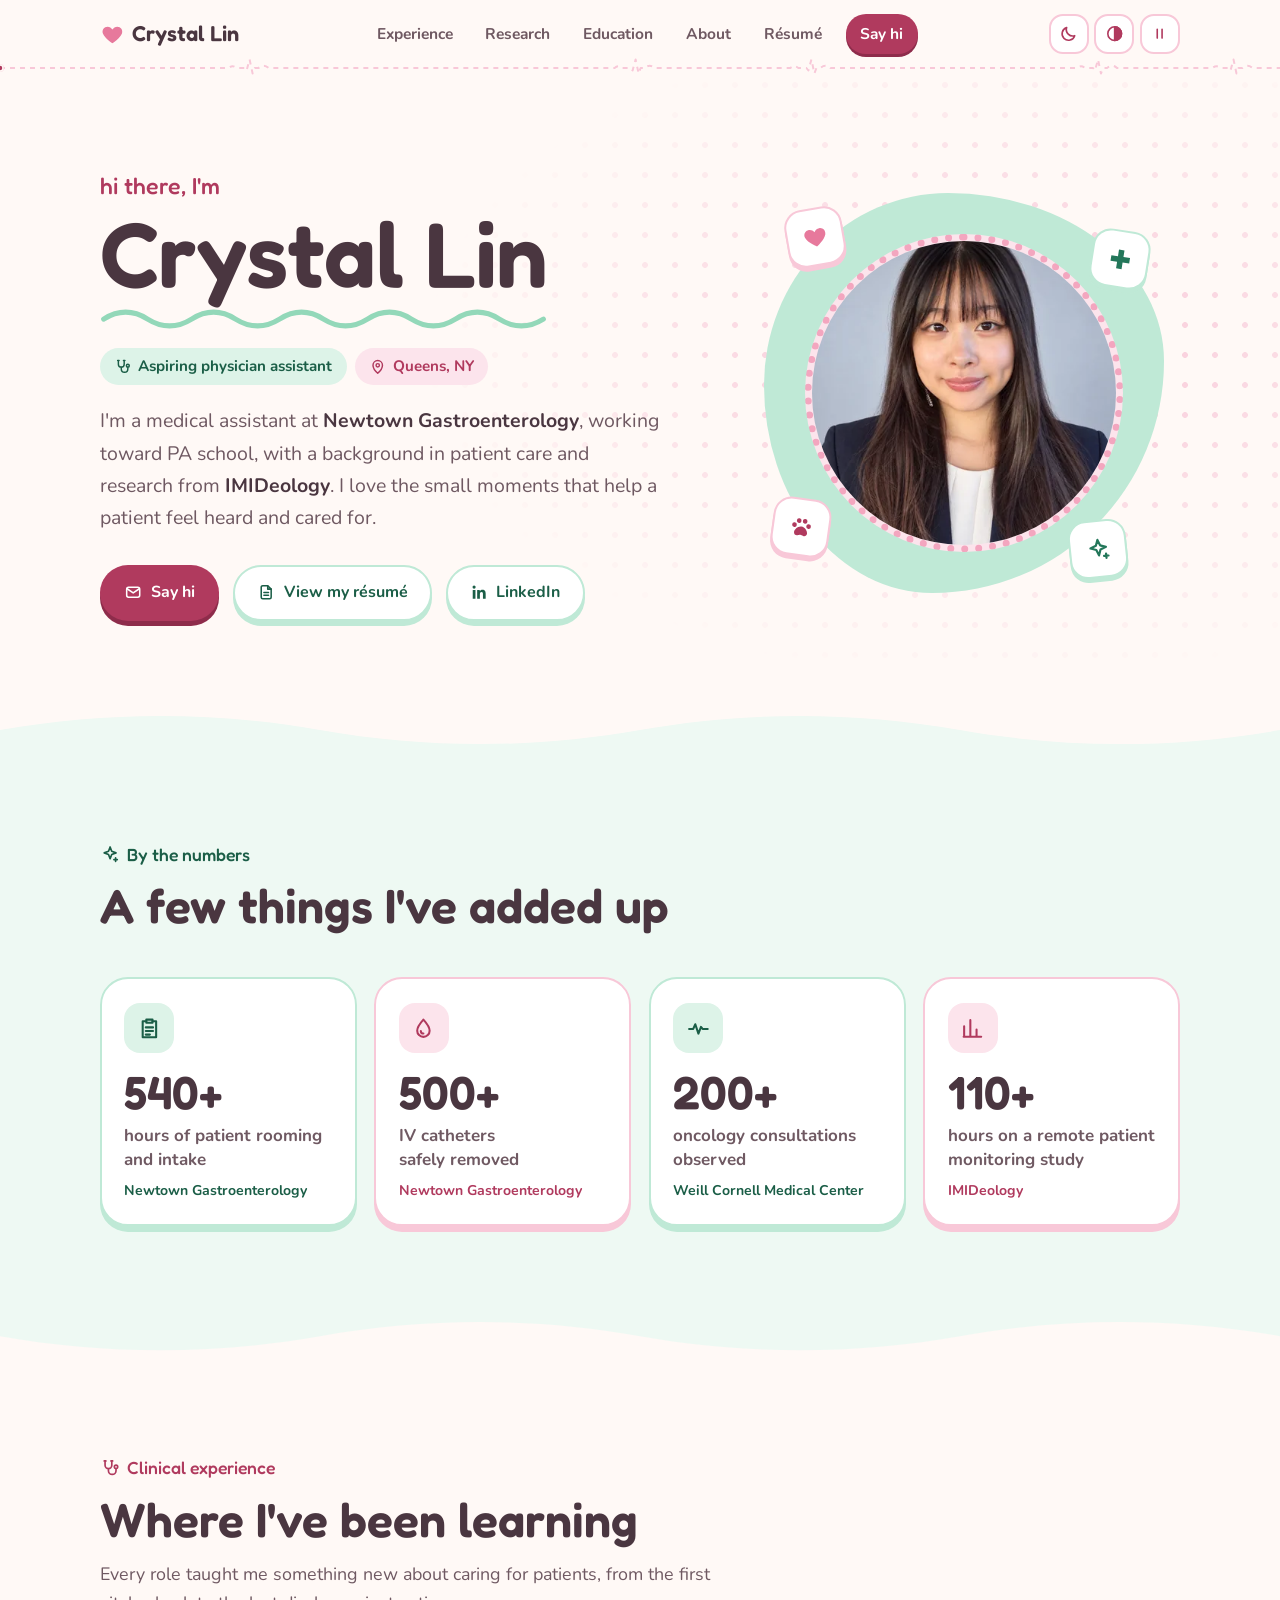
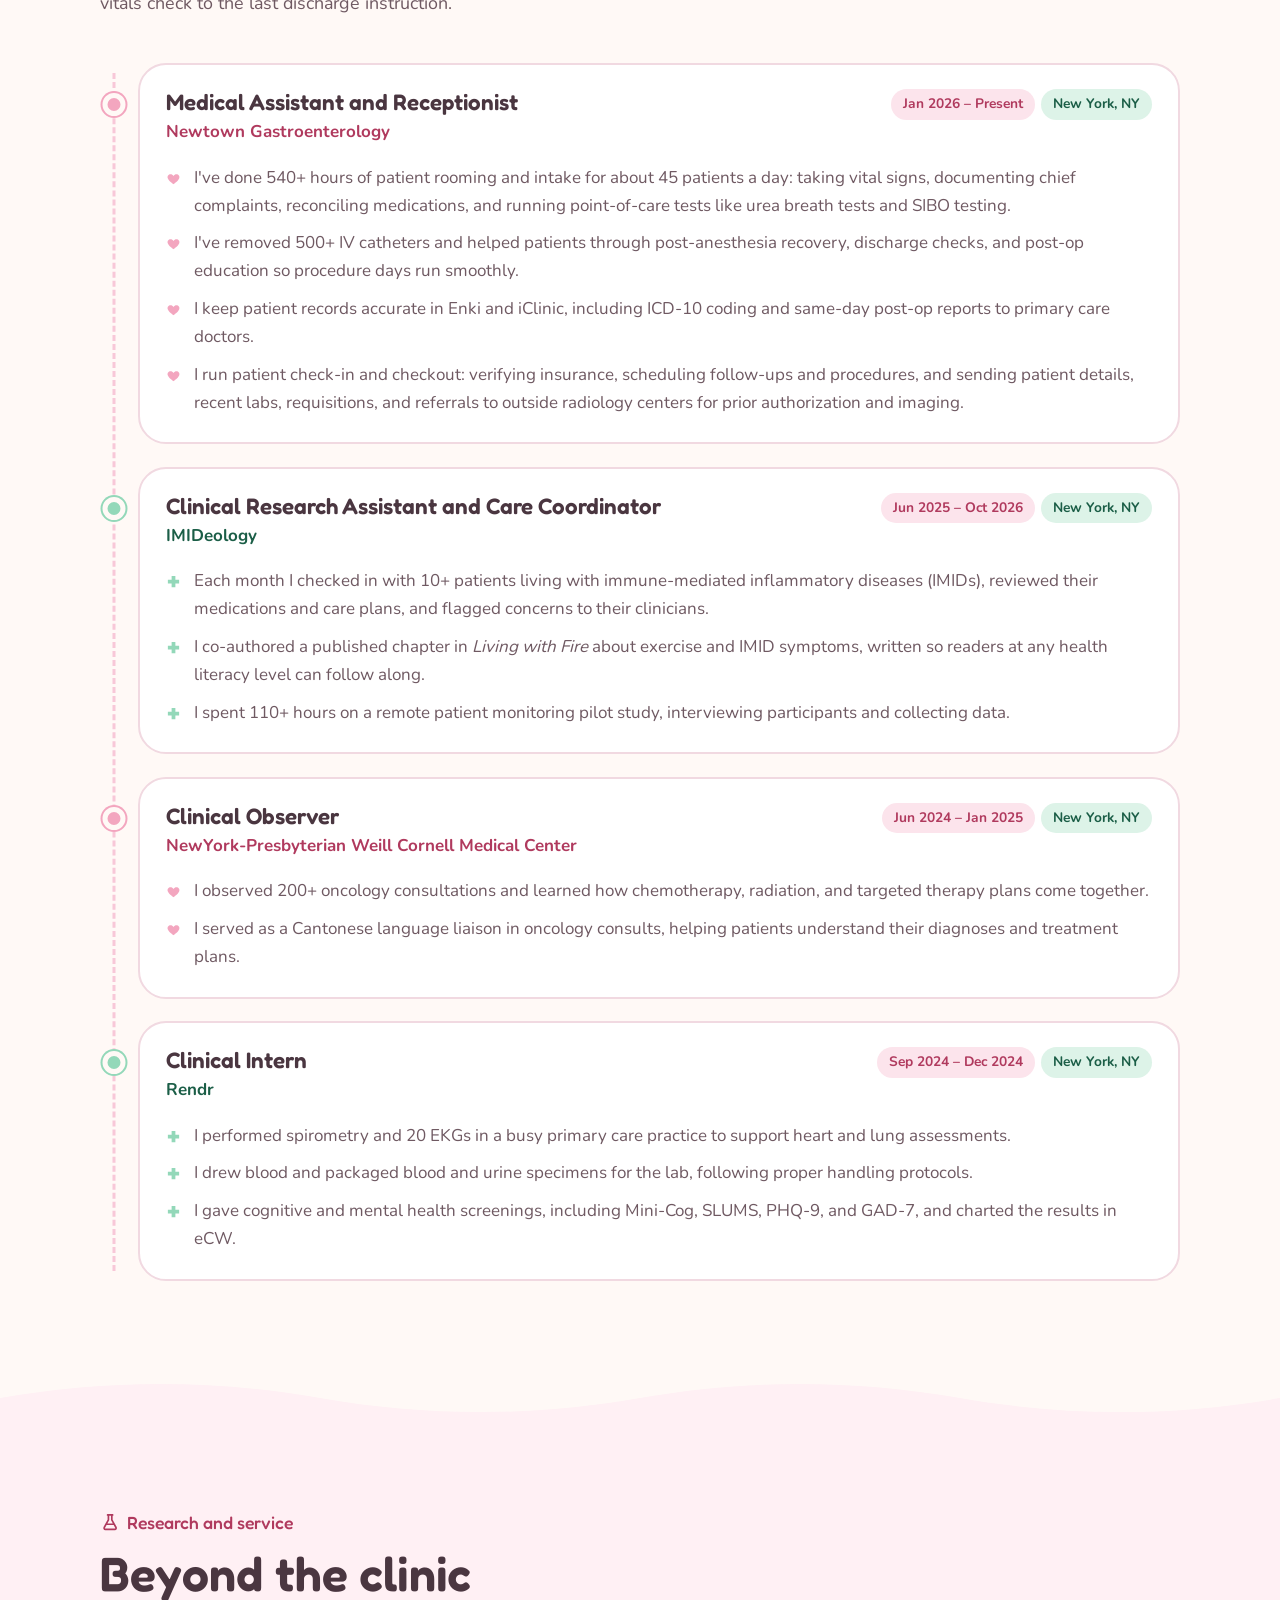
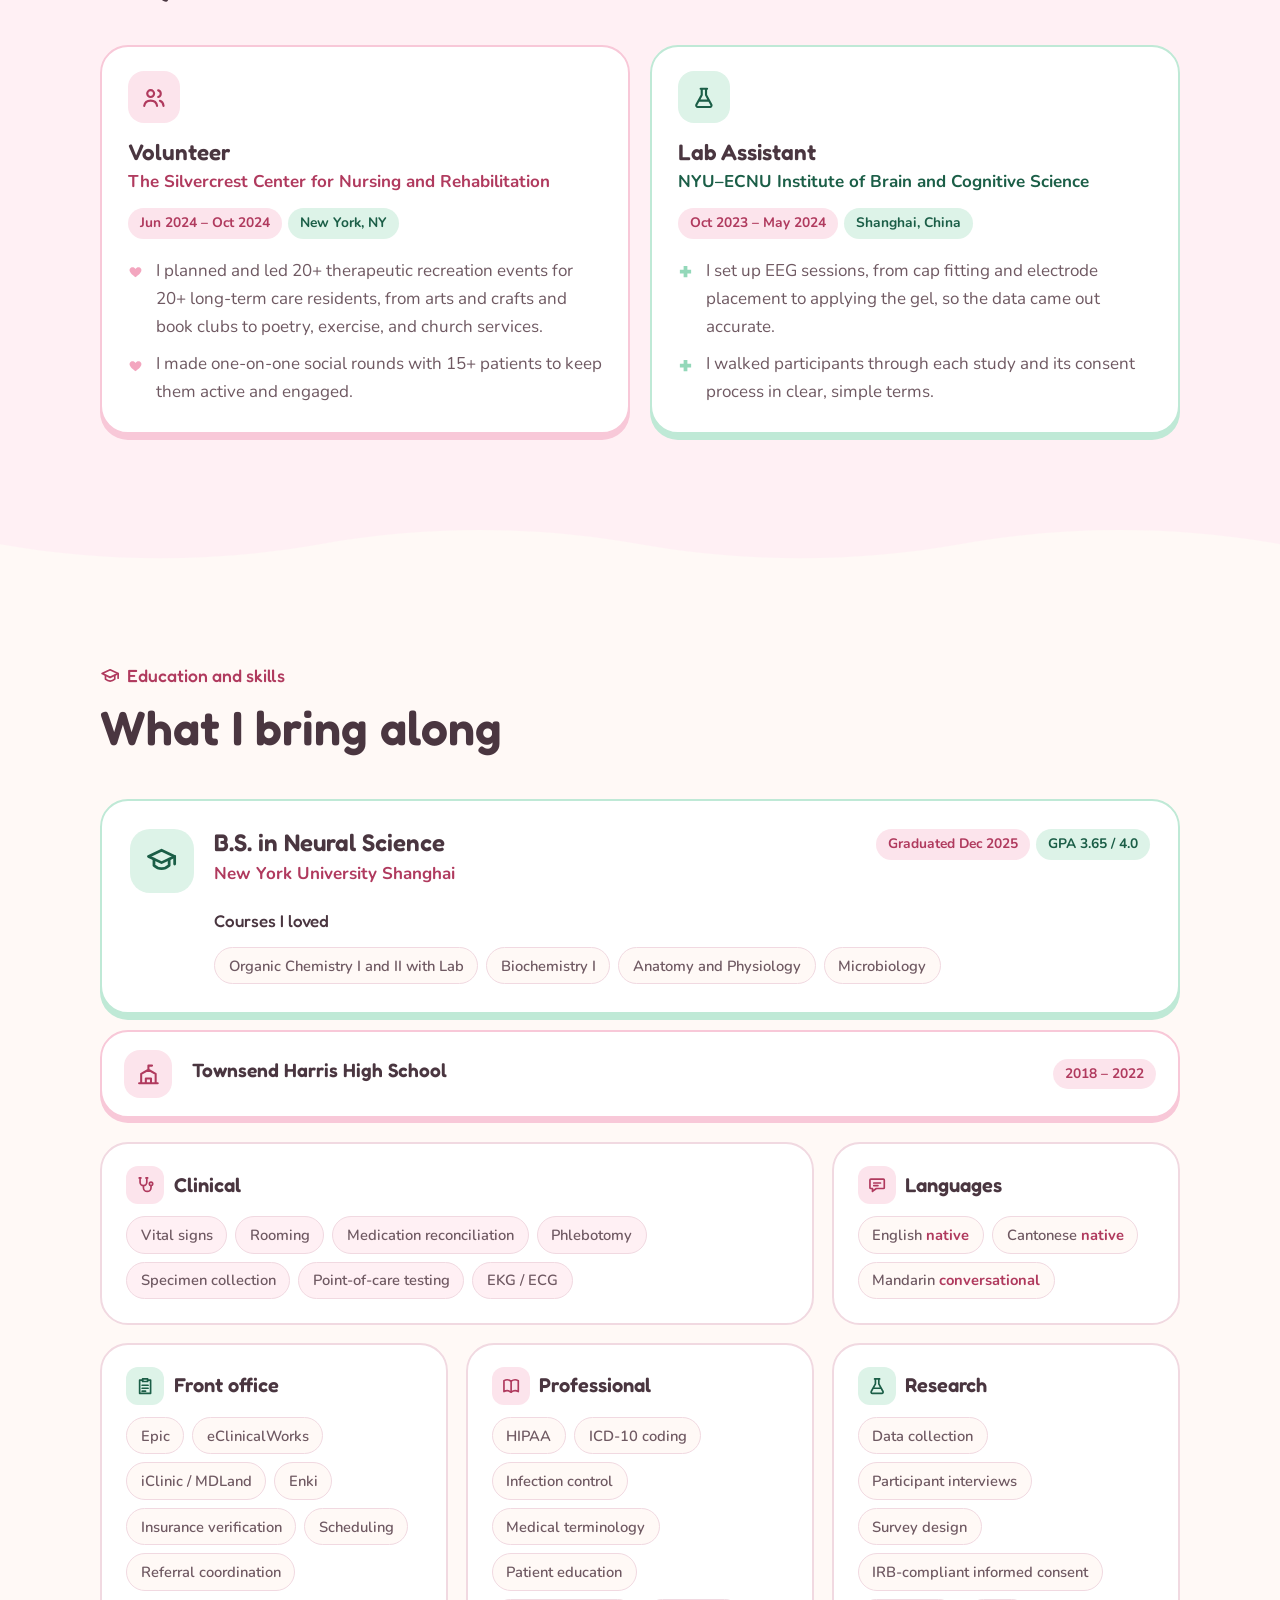
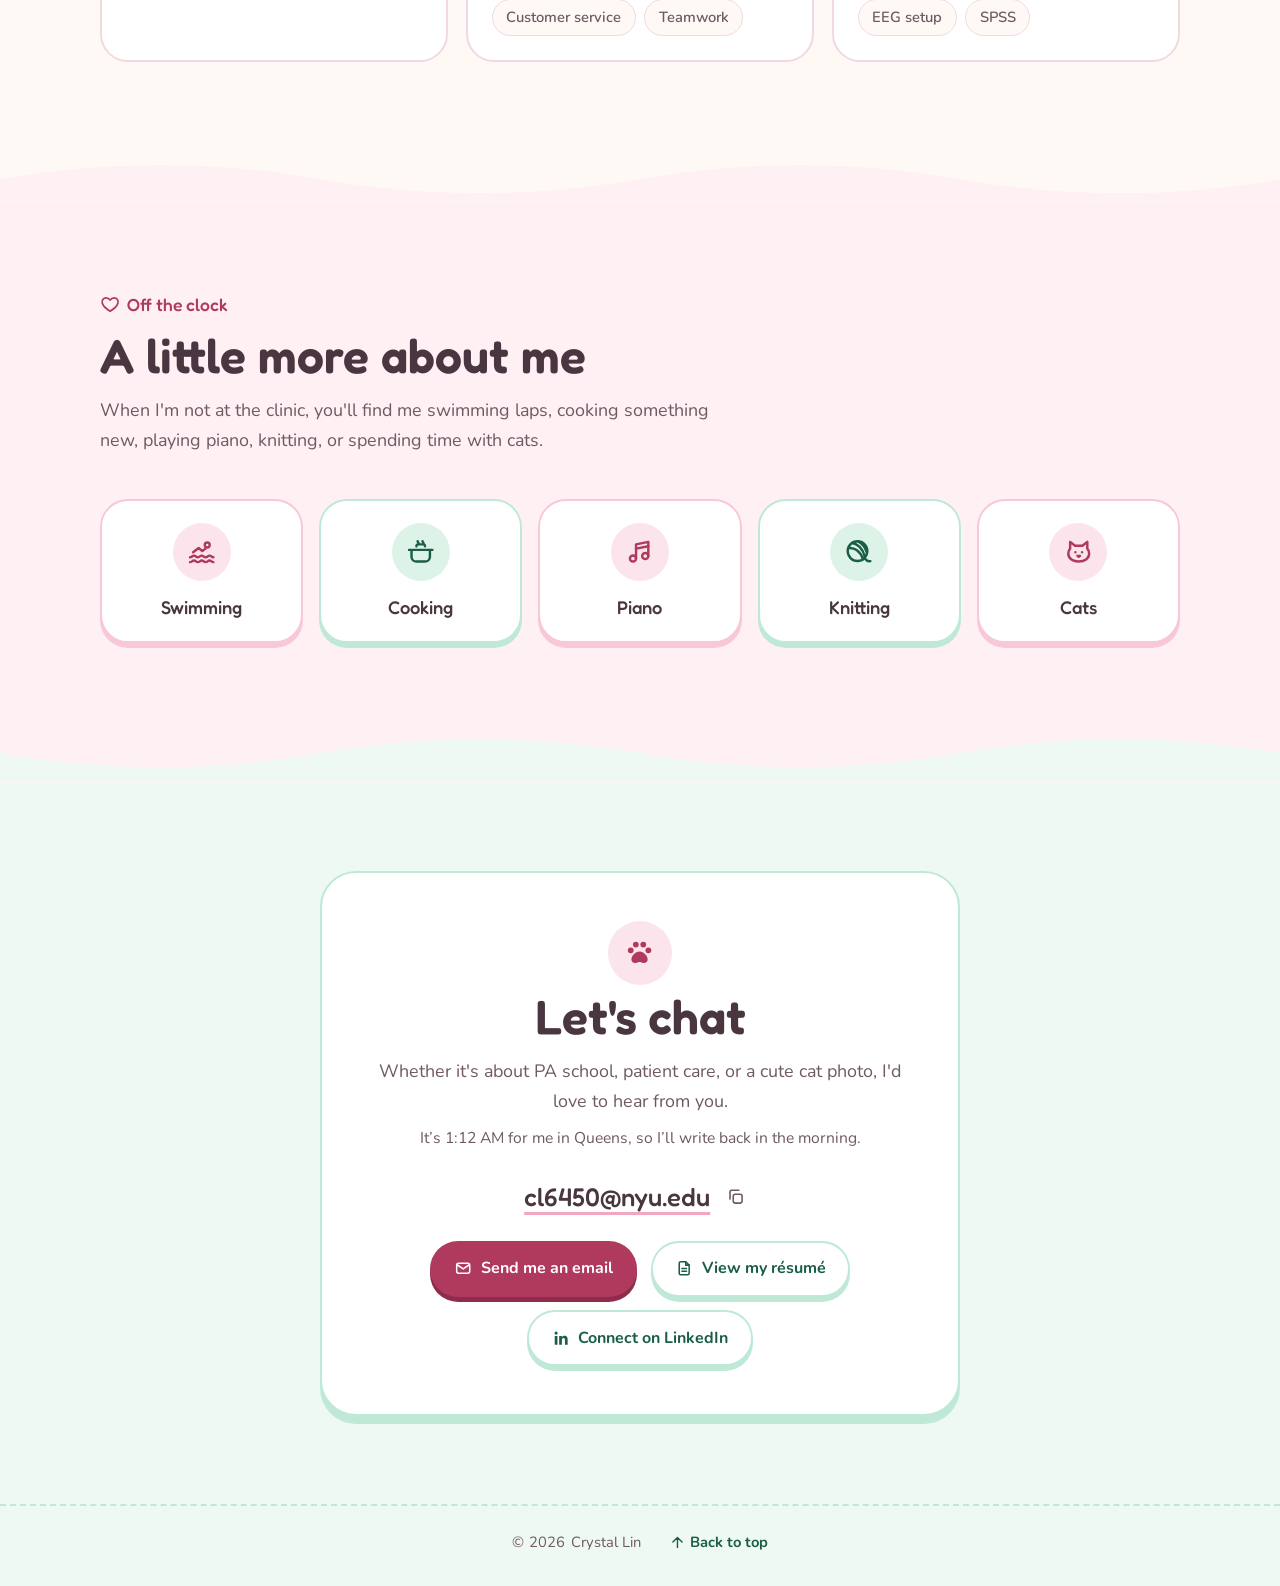
==== commit 1d33363a: "Add files via upload Update titles, organization names, and résumé to match the new résumé, add Link" ====
--- a/index.html
+++ b/index.html
@@ -14,7 +14,7 @@
     <meta property="og:image" content="https://cl6450-dotcom.github.io/assets/img/og-image.jpg">
     <meta property="og:image:width" content="1200">
     <meta property="og:image:height" content="630">
-    <meta property="og:image:alt" content="Crystal Lin, aspiring physician assistant">
+    <meta property="og:image:alt" content="Crystal Lin, medical assistant and aspiring physician assistant">
     <meta name="twitter:card" content="summary_large_image">
     <meta name="theme-color" content="#FFF9F6">
     <meta name="color-scheme" content="light dark">
@@ -32,6 +32,7 @@
             { "@type": "HighSchool", "name": "Townsend Harris High School" }
         ],
         "email": "mailto:cl6450@nyu.edu",
+        "sameAs": ["https://www.linkedin.com/in/clin2004"],
         "knowsLanguage": ["English", "Cantonese", "Mandarin"]
     }
     </script>
@@ -77,6 +78,7 @@
         <symbol id="i-pin" viewBox="0 0 24 24"><path d="M12 21s-6.5-5.6-6.5-11a6.5 6.5 0 0 1 13 0c0 5.4-6.5 11-6.5 11z"/><circle cx="12" cy="10" r="2.3"/></symbol>
         <symbol id="i-sparkle" viewBox="0 0 24 24"><path d="M12 3.5l1.9 5.1 5.1 1.9-5.1 1.9-1.9 5.1-1.9-5.1L5 10.5l5.1-1.9z"/><path d="M18.5 16.5v4M16.5 18.5h4"/></symbol>
         <symbol id="i-mail" viewBox="0 0 24 24"><rect x="3.5" y="5.5" width="17" height="13" rx="2.5"/><path d="M4 7.5l8 5.5 8-5.5"/></symbol>
+        <symbol id="i-linkedin" viewBox="0 0 24 24"><path fill="currentColor" stroke="none" d="M20.45 20.45h-3.55v-5.57c0-1.33-.03-3.04-1.85-3.04-1.85 0-2.14 1.45-2.14 2.94v5.67H9.35V9h3.41v1.56h.05c.48-.9 1.64-1.85 3.37-1.85 3.6 0 4.27 2.37 4.27 5.46v6.28zM5.34 7.43a2.06 2.06 0 1 1 0-4.13 2.06 2.06 0 0 1 0 4.13zM7.12 20.45H3.56V9h3.56v11.45z"/></symbol>
         <symbol id="i-copy" viewBox="0 0 24 24"><rect x="9" y="9" width="11" height="11" rx="2.5"/><path d="M5 15V6a2 2 0 0 1 2-2h9"/></symbol>
         <symbol id="i-check" viewBox="0 0 24 24"><path d="M5 12.5l4.5 4.5L19 7.5"/></symbol>
         <symbol id="i-arrow" viewBox="0 0 24 24"><path d="M5 12h14M13 6l6 6-6 6"/></symbol>
@@ -132,16 +134,12 @@
         <!-- ============ Hello ============ -->
         <section class="hero" id="top" aria-labelledby="hero-title">
             <div class="floaties" aria-hidden="true">
-                <span class="" style="--x:6%; --s:14px; --t:14s; --d0:-3s"><svg class="icon filled"><use href="#i-heart"/></svg></span>
                 <span class="m" style="--x:21%; --s:11px; --t:12s; --d0:-9s"><svg class="icon filled"><use href="#i-heart"/></svg></span>
-                <span class="" style="--x:37%; --s:17px; --t:16s; --d0:-6s"><svg class="icon filled"><use href="#i-heart"/></svg></span>
-                <span class="m" style="--x:56%; --s:12px; --t:13s; --d0:-1s"><svg class="icon filled"><use href="#i-heart"/></svg></span>
                 <span class="" style="--x:72%; --s:15px; --t:15s; --d0:-11s"><svg class="icon filled"><use href="#i-heart"/></svg></span>
-                <span class="m" style="--x:90%; --s:12px; --t:12s; --d0:-5s"><svg class="icon filled"><use href="#i-heart"/></svg></span>
             </div>
             <div class="container hero-grid">
                 <div class="hero-copy">
-                    <p class="hello reveal">hi there, I'm <svg class="icon filled wave-heart" aria-hidden="true"><use href="#i-heart"/></svg></p>
+                    <p class="hello reveal">hi there, I'm</p>
                     <div class="name">
                         <h1 id="hero-title">Crystal Lin</h1>
                         <svg class="squiggle" viewBox="0 0 366 24" preserveAspectRatio="none" aria-hidden="true"><path d="M3 12c12-10 24-10 36 0s24 10 36 0 24-10 36 0 24 10 36 0 24-10 36 0 24 10 36 0 24-10 36 0 24 10 36 0 24-10 36 0 24 10 36 0"/></svg>
@@ -150,10 +148,11 @@
                         <li class="tag tag--mint"><svg class="icon" aria-hidden="true"><use href="#i-stethoscope"/></svg>Aspiring physician assistant</li>
                         <li class="tag tag--pink"><svg class="icon" aria-hidden="true"><use href="#i-pin"/></svg>Queens, NY</li>
                     </ul>
-                    <p class="hero-lede reveal" style="--d:.28s">I'm a medical assistant at <strong>Newtown Gastroenterology</strong>, working toward PA school, with a background in patient care and research from <strong>Imideology</strong>. I love the small moments that help a patient feel heard and cared for.</p>
+                    <p class="hero-lede reveal" style="--d:.28s">I'm a medical assistant at <strong>Newtown Gastroenterology</strong>, working toward PA school, with a background in patient care and research from <strong>IMIDeology</strong>. I love the small moments that help a patient feel heard and cared for.</p>
                     <div class="actions reveal" style="--d:.36s">
                         <a class="btn btn--rose" href="mailto:cl6450@nyu.edu"><svg class="icon" aria-hidden="true"><use href="#i-mail"/></svg>Say hi</a>
                         <a class="btn btn--ghost" href="Crystal-Lin-Resume.pdf" target="_blank" rel="noopener"><svg class="icon" aria-hidden="true"><use href="#i-file"/></svg>View my résumé</a>
+                        <a class="btn btn--ghost" href="https://www.linkedin.com/in/clin2004" target="_blank" rel="noopener"><svg class="icon" aria-hidden="true"><use href="#i-linkedin"/></svg>LinkedIn</a>
                     </div>
                 </div>
 
@@ -199,13 +198,13 @@
                         <span class="stat-icon" aria-hidden="true"><svg class="icon"><use href="#i-heartbeat"/></svg></span>
                         <p class="stat-num"><span data-count="200">200</span>+</p>
                         <p class="stat-label">oncology consultations observed</p>
-                        <p class="stat-where">Weill Cornell Medicine</p>
+                        <p class="stat-where">Weill Cornell Medical Center</p>
                     </li>
                     <li class="stat reveal" style="--d:.24s">
                         <span class="stat-icon" aria-hidden="true"><svg class="icon"><use href="#i-chart"/></svg></span>
                         <p class="stat-num"><span data-count="110">110</span>+</p>
                         <p class="stat-label">hours on a remote patient monitoring study</p>
-                        <p class="stat-where">Imideology</p>
+                        <p class="stat-where">IMIDeology</p>
                     </li>
                 </ul>
             </div>
@@ -242,8 +241,8 @@
                     <li class="job reveal">
                         <div class="job-head">
                             <div>
-                                <h3>Patient Care and Research Assistant</h3>
-                                <p class="job-org">Imideology</p>
+                                <h3>Clinical Research Assistant and Care Coordinator</h3>
+                                <p class="job-org">IMIDeology</p>
                             </div>
                             <p class="job-meta"><span class="pill pill--pink">Jun 2025 – Oct 2026</span><span class="pill">New York, NY</span></p>
                         </div>
@@ -257,8 +256,8 @@
                     <li class="job reveal">
                         <div class="job-head">
                             <div>
-                                <h3>Shadowing Intern</h3>
-                                <p class="job-org">Weill Cornell Medicine, NewYork-Presbyterian</p>
+                                <h3>Clinical Observer</h3>
+                                <p class="job-org">NewYork-Presbyterian Weill Cornell Medical Center</p>
                             </div>
                             <p class="job-meta"><span class="pill pill--pink">Jun 2024 – Jan 2025</span><span class="pill">New York, NY</span></p>
                         </div>
@@ -437,6 +436,7 @@
                     <div class="contact-actions">
                         <a class="btn btn--rose" href="mailto:cl6450@nyu.edu"><svg class="icon" aria-hidden="true"><use href="#i-mail"/></svg>Send me an email</a>
                         <a class="btn btn--ghost" href="Crystal-Lin-Resume.pdf" target="_blank" rel="noopener"><svg class="icon" aria-hidden="true"><use href="#i-file"/></svg>View my résumé</a>
+                        <a class="btn btn--ghost" href="https://www.linkedin.com/in/clin2004" target="_blank" rel="noopener"><svg class="icon" aria-hidden="true"><use href="#i-linkedin"/></svg>Connect on LinkedIn</a>
                     </div>
                 </div>
             </div>
--- a/assets/css/styles.css
+++ b/assets/css/styles.css
@@ -326,6 +326,12 @@
     padding: clamp(3rem, 8vw, 6rem) 0 clamp(3rem, 7vw, 5rem);
 }
 
+/* On phones the buttons are the last thing in the hero, and the next section rises over it as soon as its bottom edge
+   is on screen, so they need room below them to stay in view for a moment */
+@media (max-width: 760px) {
+    .hero { padding-bottom: 5.5rem; }
+}
+
 /* Polka dots that fade out toward the edges */
 .hero::before {
     content: "";
@@ -356,7 +362,6 @@
     color: var(--rose);
 }
 
-.hello .icon { color: var(--pink-400); }
 
 /* The name and its squiggle share one width, so the squiggle always runs the full length of the name.
    Both are sized in em, so the waves keep the same shape at every screen size. */
@@ -1151,20 +1156,12 @@
 .motion .sticker--paw { animation-delay: -1.6s; }
 .motion .sticker--sparkle { animation-delay: -2.4s; }
 .motion .portrait-blob { animation: blob 12s ease-in-out infinite alternate; }
-.motion .wave-heart { animation: beat 1.6s ease-in-out infinite; }
 
 @keyframes bob { to { translate: 0 -10px; } }
 
 @keyframes blob {
     50% { border-radius: 58% 42% 46% 54% / 42% 56% 44% 58%; }
     to { border-radius: 42% 58% 52% 48% / 56% 46% 54% 44%; }
-}
-
-@keyframes beat {
-    0%, 60%, 100% { transform: scale(1); }
-    15% { transform: scale(1.22); }
-    30% { transform: scale(0.95); }
-    45% { transform: scale(1.12); }
 }
 
 /* ---------- High school card ---------- */
